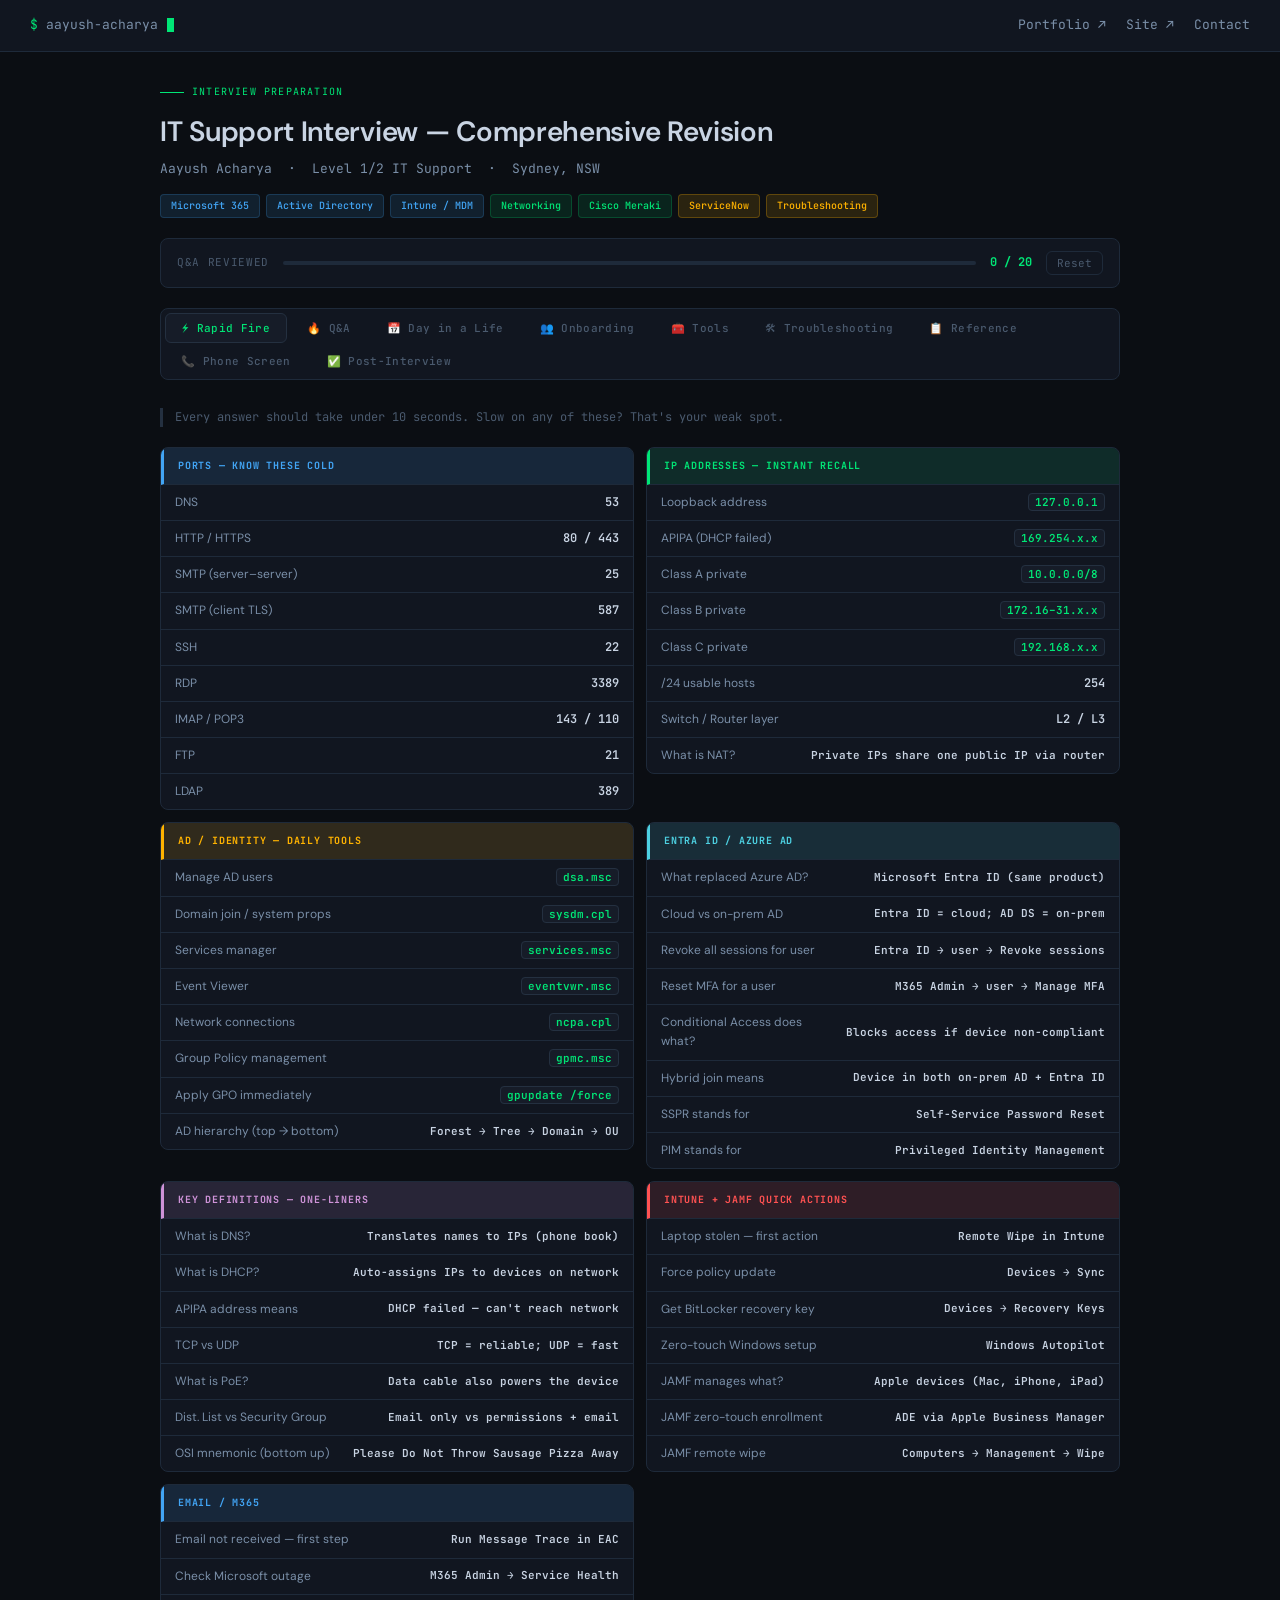
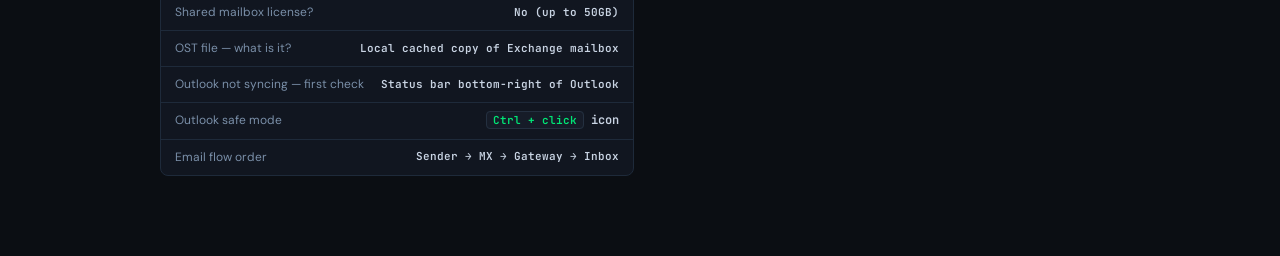
==== index.html @ a50b23c5 "Update print statement from 'Hello' to 'Goodbye'" ====
<!DOCTYPE html>
<html lang="en">
<head>
<meta charset="UTF-8">
<meta name="viewport" content="width=device-width, initial-scale=1.0">
<title>IT Support Interview — Comprehensive Revision</title>
<link rel="preconnect" href="https://fonts.googleapis.com">
<link href="https://fonts.googleapis.com/css2?family=JetBrains+Mono:wght@300;400;500;700&family=DM+Sans:wght@300;400;500;600&display=swap" rel="stylesheet">
<style>
:root {
  --bg: #0b0e13; --bg2: #111620; --bg3: #161c28;
  --border: #1e2a3a; --border2: #243040;
  --green: #00e676; --green-dim: #00b85a; --green-glow: rgba(0,230,118,0.10);
  --amber: #ffb300; --amber-dim: rgba(255,179,0,0.13); --amber-border: rgba(255,179,0,0.25);
  --blue: #42a5f5; --blue-dim: rgba(66,165,245,0.12); --blue-border: rgba(66,165,245,0.2);
  --purple: #ce93d8; --purple-dim: rgba(206,147,216,0.12); --purple-border: rgba(206,147,216,0.2);
  --teal: #4dd0e1; --teal-dim: rgba(77,208,225,0.12); --teal-border: rgba(77,208,225,0.2);
  --red: #ff5252; --red-dim: rgba(255,82,82,0.12); --red-border: rgba(255,82,82,0.2);
  --text: #c9d4e3; --text2: #7a8fa8; --text3: #4a5a6e;
  --mono: 'JetBrains Mono', monospace;
  --sans: 'DM Sans', sans-serif;
  --radius: 8px;
  --shadow: 0 2px 8px rgba(0,0,0,0.4);
}
*, *::before, *::after { box-sizing: border-box; margin: 0; padding: 0; }
html { font-size: 15px; scroll-behavior: smooth; }
body { font-family: var(--sans); background: var(--bg); color: var(--text); line-height: 1.6; min-height: 100vh; }
a { text-decoration: none; color: inherit; }

/* ── TOPBAR ── */
.topbar { background: var(--bg2); border-bottom: 1px solid var(--border); padding: 0 2rem; height: 52px; display: flex; align-items: center; justify-content: space-between; position: sticky; top: 0; z-index: 50; }
.topbar-brand { font-family: var(--mono); font-size: 13px; color: var(--text2); display: flex; align-items: center; gap: 8px; }
.topbar-brand .prompt { color: var(--green); }
.cursor { display: inline-block; width: 7px; height: 14px; background: var(--green); animation: blink 1.1s step-end infinite; vertical-align: middle; margin-left: 1px; }
@keyframes blink { 50% { opacity: 0; } }
.topbar-nav { display: flex; gap: 20px; align-items: center; }
.topbar-nav a { font-size: 13px; color: var(--text2); font-family: var(--mono); transition: color .15s; }
.topbar-nav a:hover { color: var(--green); }

/* ── PAGE LAYOUT ── */
.page { max-width: 1000px; margin: 0 auto; padding: 32px 20px 80px; }

/* ── HEADER ── */
.header { margin-bottom: 8px; }
.header-eyebrow { font-family: var(--mono); font-size: 10px; letter-spacing: .12em; text-transform: uppercase; color: var(--green); margin-bottom: 10px; display: flex; align-items: center; gap: 8px; }
.header-eyebrow::before { content: ''; display: inline-block; width: 24px; height: 1px; background: var(--green); }
.header h1 { font-size: clamp(20px, 3vw, 28px); font-weight: 600; color: var(--text); letter-spacing: -0.3px; margin-bottom: 4px; }
.header p { color: var(--text2); font-size: 13px; font-family: var(--mono); }
.badges { display: flex; gap: 6px; margin-top: 14px; flex-wrap: wrap; }
.badge { font-family: var(--mono); font-size: 10px; font-weight: 500; padding: 3px 10px; border-radius: 4px; border: 1px solid transparent; }
.badge-blue { background: var(--blue-dim); color: var(--blue); border-color: var(--blue-border); }
.badge-green { background: var(--green-glow); color: var(--green); border-color: rgba(0,230,118,.2); }
.badge-amber { background: var(--amber-dim); color: var(--amber); border-color: var(--amber-border); }

/* ── PROGRESS ── */
.progress-wrap { background: var(--bg2); border: 1px solid var(--border); border-radius: var(--radius); padding: 12px 16px; margin: 20px 0; display: flex; align-items: center; gap: 14px; }
.progress-label { font-family: var(--mono); font-size: 11px; color: var(--text3); white-space: nowrap; letter-spacing: .06em; text-transform: uppercase; }
.progress-bar-bg { flex: 1; background: var(--border); border-radius: 99px; height: 4px; }
.progress-bar-fill { height: 4px; border-radius: 99px; background: var(--green); transition: width 0.4s; box-shadow: 0 0 8px var(--green-glow); }
.progress-count { font-family: var(--mono); font-size: 12px; font-weight: 700; color: var(--green); white-space: nowrap; }
.reset-btn { font-family: var(--mono); font-size: 11px; color: var(--text3); background: none; border: 1px solid var(--border); border-radius: 6px; padding: 4px 10px; cursor: pointer; transition: all .15s; }
.reset-btn:hover { color: var(--red); border-color: var(--red-border); }

/* ── TABS ── */
.tabs { display: flex; gap: 4px; margin-bottom: 28px; background: var(--bg2); border: 1px solid var(--border); padding: 4px; border-radius: var(--radius); width: fit-content; flex-wrap: wrap; }
.tab { padding: 7px 16px; border-radius: 6px; border: none; background: transparent; cursor: pointer; font-family: var(--mono); font-size: 11px; font-weight: 500; color: var(--text3); transition: all 0.15s; letter-spacing: .03em; }
.tab.active { background: var(--bg3); color: var(--green); border: 1px solid var(--border2); }
.tab:hover:not(.active) { color: var(--text2); background: var(--bg3); }
.panel { display: none; }
.panel.active { display: block; }

/* ── SECTION LABEL ── */
.section-label-bar { font-family: var(--mono); font-size: 10px; letter-spacing: .12em; text-transform: uppercase; color: var(--text3); margin: 24px 0 12px; display: flex; align-items: center; gap: 10px; }
.section-label-bar:first-child { margin-top: 0; }
.section-label-bar::after { content: ''; flex: 1; height: 1px; background: var(--border); }

/* ── RAPID FIRE ── */
.rf-grid { display: grid; grid-template-columns: 1fr 1fr; gap: 12px; align-items: start; }
@media (max-width: 620px) { .rf-grid { grid-template-columns: 1fr; } }
.rf-card { background: var(--bg2); border: 1px solid var(--border); border-radius: var(--radius); overflow: hidden; }
.rf-header { padding: 10px 14px; font-family: var(--mono); font-size: 10px; font-weight: 700; letter-spacing: .08em; text-transform: uppercase; border-bottom: 1px solid var(--border); }
.rf-header.blue  { color: var(--blue);   border-left: 3px solid var(--blue);   background: var(--blue-dim); }
.rf-header.green { color: var(--green);  border-left: 3px solid var(--green);  background: var(--green-glow); }
.rf-header.amber { color: var(--amber);  border-left: 3px solid var(--amber);  background: var(--amber-dim); }
.rf-header.purple{ color: var(--purple); border-left: 3px solid var(--purple); background: var(--purple-dim); }
.rf-header.red   { color: var(--red);    border-left: 3px solid var(--red);    background: var(--red-dim); }
.rf-header.teal  { color: var(--teal);   border-left: 3px solid var(--teal);   background: var(--teal-dim); }
.rf-row { display: flex; justify-content: space-between; align-items: center; padding: 8px 14px; border-bottom: 1px solid var(--border); gap: 12px; }
.rf-row:last-child { border-bottom: none; }
.rf-q { color: var(--text2); font-size: 12px; flex: 1; }
.rf-a { font-family: var(--mono); font-weight: 600; font-size: 12px; text-align: right; color: var(--text); }
.rf-a code { background: var(--bg3); border: 1px solid var(--border2); border-radius: 4px; padding: 1px 6px; font-family: var(--mono); font-size: 11px; color: var(--green); }

/* ── INTERVIEW Q&A ── */
.qa-list { display: flex; flex-direction: column; gap: 8px; }
.qa-item { background: var(--bg2); border: 1px solid var(--border); border-radius: var(--radius); overflow: hidden; transition: border-color 0.2s; }
.qa-item.reviewed { border-color: var(--green-dim); }
.qa-item.reviewed::before { content: ''; display: block; height: 2px; background: var(--green); }
.qa-q { padding: 14px 16px; cursor: pointer; display: flex; justify-content: space-between; align-items: flex-start; gap: 12px; }
.qa-q:hover { background: var(--bg3); }
.qa-label { font-size: 10px; font-weight: 700; letter-spacing: .06em; text-transform: uppercase; margin-bottom: 4px; }
.qa-text { font-size: 14px; font-weight: 500; color: var(--text); }
.qa-arrow { font-family: var(--mono); font-size: 16px; color: var(--text3); transition: transform 0.2s; flex-shrink: 0; margin-top: 2px; }
.qa-item.open .qa-arrow { transform: rotate(90deg); color: var(--green); }
.qa-body { display: none; padding: 0 16px 16px; border-top: 1px solid var(--border); }
.qa-item.open .qa-body { display: block; }
.qa-answer { background: var(--blue-dim); border-left: 3px solid var(--blue); padding: 12px 14px; border-radius: 0 6px 6px 0; margin: 12px 0 8px; font-size: 13px; line-height: 1.7; color: var(--text); }
.qa-answer.amber { background: var(--amber-dim); border-left-color: var(--amber); }
.qa-answer.green { background: var(--green-glow); border-left-color: var(--green); }
.qa-body p { margin-top: 8px; font-size: 13px; color: var(--text2); line-height: 1.6; }
.qa-body strong { color: var(--text); font-weight: 600; }
.qa-body ul { margin: 8px 0 0 16px; font-size: 13px; color: var(--text2); }
.qa-body ul li { margin-bottom: 4px; }

/* tags */
.tag { display: inline-block; font-family: var(--mono); font-size: 10px; font-weight: 600; padding: 2px 8px; border-radius: 4px; border: 1px solid transparent; }
.tag-common { background: var(--red-dim);    color: var(--red);    border-color: var(--red-border); }
.tag-tech   { background: var(--blue-dim);   color: var(--blue);   border-color: var(--blue-border); }
.tag-behav  { background: var(--amber-dim);  color: var(--amber);  border-color: var(--amber-border); }
.tag-trap   { background: var(--purple-dim); color: var(--purple); border-color: var(--purple-border); }

.mark-btn { margin-top: 12px; font-family: var(--mono); font-size: 11px; padding: 5px 12px; border-radius: 6px; border: 1px solid var(--border); background: var(--bg3); cursor: pointer; color: var(--text3); transition: all .15s; }
.mark-btn:hover { border-color: var(--green-dim); color: var(--green); }
.qa-item.reviewed .mark-btn { background: var(--green-glow); border-color: var(--green-dim); color: var(--green); }

.short-tip { background: var(--amber-dim); border-left: 3px solid var(--amber); padding: 8px 12px; border-radius: 0 6px 6px 0; margin-top: 8px; font-size: 12px; color: var(--amber); }

/* ── TROUBLESHOOTING ── */
.ts-grid { display: grid; grid-template-columns: 1fr 1fr; gap: 12px; align-items: start; }
@media (max-width: 640px) { .ts-grid { grid-template-columns: 1fr; } }
.ts-card { background: var(--bg2); border: 1px solid var(--border); border-radius: var(--radius); overflow: hidden; }
.ts-title { padding: 12px 14px; font-weight: 500; font-size: 13px; color: var(--text); border-bottom: 1px solid transparent; cursor: pointer; display: flex; justify-content: space-between; align-items: center; transition: background .15s; }
.ts-title:hover { background: var(--bg3); }
.ts-card.open .ts-title { border-bottom-color: var(--border); color: var(--green); }
.ts-body { display: none; padding: 12px 14px; }
.ts-card.open .ts-body { display: block; }
.ts-card.open .ts-arrow { transform: rotate(90deg); color: var(--green); }
.ts-arrow { font-family: var(--mono); transition: transform 0.2s; color: var(--text3); }
.step { display: flex; gap: 10px; margin-bottom: 8px; align-items: flex-start; }
.step-num { background: var(--blue-dim); color: var(--blue); border: 1px solid var(--blue-border); border-radius: 50%; width: 20px; height: 20px; display: flex; align-items: center; justify-content: center; font-family: var(--mono); font-size: 10px; font-weight: 700; flex-shrink: 0; margin-top: 1px; }
.step-text { font-size: 13px; line-height: 1.6; color: var(--text2); }
.step-text strong { color: var(--text); }
.step-text code { background: var(--bg3); border: 1px solid var(--border2); border-radius: 4px; padding: 0 5px; font-family: var(--mono); font-size: 11px; color: var(--green); }
.tip  { background: var(--green-glow); border-left: 3px solid var(--green); padding: 8px 12px; border-radius: 0 6px 6px 0; margin-top: 10px; font-size: 12px; color: var(--green); }
.warn { background: var(--amber-dim); border-left: 3px solid var(--amber); padding: 8px 12px; border-radius: 0 6px 6px 0; margin-top: 10px; font-size: 12px; color: var(--amber); }

/* ── REFERENCE TABLES ── */
.ref-section { margin-bottom: 24px; }
.ref-title { font-family: var(--mono); font-size: 10px; font-weight: 700; letter-spacing: .1em; text-transform: uppercase; color: var(--text3); margin-bottom: 10px; }
.ref-table { width: 100%; border-collapse: collapse; background: var(--bg2); border-radius: var(--radius); overflow: hidden; border: 1px solid var(--border); }
.ref-table th { background: var(--bg3); padding: 9px 12px; text-align: left; font-family: var(--mono); font-size: 10px; font-weight: 700; letter-spacing: .06em; text-transform: uppercase; color: var(--text3); border-bottom: 1px solid var(--border); }
.ref-table td { padding: 8px 12px; font-size: 13px; border-bottom: 1px solid var(--border); color: var(--text2); }
.ref-table tr:last-child td { border-bottom: none; }
.ref-table tr:hover td { background: var(--bg3); }
.ref-table td:first-child { font-family: var(--mono); font-size: 11px; color: var(--green); }
.cmd-table   td:first-child { color: var(--purple); }
.port-table  td:first-child { font-weight: 700; color: var(--amber); }
.sla-table   td:first-child { font-family: var(--sans); font-size: 13px; }
.plain-table td:first-child { font-family: var(--sans); color: var(--text); font-size: 13px; }
.p1 { color: var(--red) !important;    font-weight: 700; }
.p2 { color: var(--amber) !important;  font-weight: 600; }
.p3 { color: var(--blue) !important;   font-weight: 600; }
.p4 { color: var(--green) !important; }

/* ── TIMELINE ── */
.timeline { position: relative; padding: 4px 0; }
.timeline-event { display: flex; gap: 16px; margin-bottom: 14px; align-items: flex-start; }
.timeline-left { display: flex; flex-direction: column; align-items: flex-end; min-width: 80px; padding-top: 12px; }
.timeline-time { font-family: var(--mono); font-weight: 700; color: var(--green); font-size: 11px; white-space: nowrap; }
.timeline-content { background: var(--bg2); border: 1px solid var(--border); border-left: 3px solid var(--green-dim); border-radius: 0 var(--radius) var(--radius) 0; padding: 12px 14px; flex: 1; transition: border-left-color .2s; }
.timeline-content:hover { border-left-color: var(--green); }
.timeline-content strong { font-size: 13px; font-weight: 600; color: var(--text); display: block; margin-bottom: 4px; }
.timeline-content p { font-size: 13px; color: var(--text2); line-height: 1.6; }

/* ── ONBOARDING / OFFBOARDING ── */
.ob-section-title { font-family: var(--mono); font-size: 11px; font-weight: 700; letter-spacing: .08em; text-transform: uppercase; color: var(--text); margin: 24px 0 12px; display: flex; align-items: center; gap: 8px; }
.ob-section-title:first-child { margin-top: 0; }
.checklist-wrap { background: var(--bg2); border: 1px solid var(--border); border-radius: var(--radius); overflow: hidden; }
.checklist-phase { border-bottom: 1px solid var(--border); }
.checklist-phase:last-child { border-bottom: none; }
.checklist-phase-title { padding: 10px 14px; background: var(--bg3); font-family: var(--mono); font-weight: 600; font-size: 11px; color: var(--text2); border-bottom: 1px solid var(--border); letter-spacing: .04em; }
.checklist-items { padding: 12px 14px; }
.checklist-item { display: flex; gap: 10px; margin-bottom: 8px; font-size: 13px; align-items: flex-start; }
.checklist-item:last-child { margin-bottom: 0; }
.check-icon { color: var(--green); font-weight: 700; flex-shrink: 0; line-height: 1.6; font-family: var(--mono); }
.check-text { color: var(--text2); line-height: 1.6; }
.check-text strong { color: var(--text); }

/* ── TOOLS ── */
.tool-section-title { font-family: var(--mono); font-size: 10px; font-weight: 700; text-transform: uppercase; letter-spacing: .1em; color: var(--text3); margin: 28px 0 12px; display: flex; align-items: center; gap: 10px; }
.tool-section-title::after { content: ''; flex: 1; height: 1px; background: var(--border); }
.tool-section-title:first-child { margin-top: 0; }
.tool-grid { display: grid; grid-template-columns: 1fr 1fr; gap: 12px; align-items: start; }
@media (max-width: 640px) { .tool-grid { grid-template-columns: 1fr; } }
.tool-card { background: var(--bg2); border: 1px solid var(--border); border-radius: var(--radius); padding: 16px; transition: border-color .2s, transform .15s; }
.tool-card:hover { border-color: var(--border2); transform: translateY(-1px); }
.tool-category { font-family: var(--mono); font-size: 9px; font-weight: 700; letter-spacing: .1em; text-transform: uppercase; color: var(--text3); margin-bottom: 4px; }
.tool-name { font-weight: 600; font-size: 14px; color: var(--text); margin-bottom: 6px; }
.tool-desc { font-size: 12px; color: var(--text2); margin-bottom: 10px; line-height: 1.55; border-bottom: 1px solid var(--border); padding-bottom: 10px; }
.tool-uses { font-size: 12px; }
.tool-uses strong { color: var(--green); font-family: var(--mono); font-size: 10px; font-weight: 700; letter-spacing: .06em; text-transform: uppercase; display: block; margin-bottom: 6px; }
.tool-uses ul { margin-left: 16px; }
.tool-uses ul li { color: var(--text2); margin-bottom: 4px; line-height: 1.5; }
.tool-uses ul li code { font-family: var(--mono); font-size: 10px; color: var(--green); background: var(--bg3); border: 1px solid var(--border2); border-radius: 3px; padding: 0 4px; }

/* ── INTRO TEXT ── */
.panel-intro { color: var(--text3); font-size: 12px; font-family: var(--mono); margin-bottom: 20px; line-height: 1.6; border-left: 3px solid var(--border2); padding-left: 12px; }

/* ── SCROLLBAR ── */
::-webkit-scrollbar { width: 6px; }
::-webkit-scrollbar-track { background: var(--bg); }
::-webkit-scrollbar-thumb { background: var(--border2); border-radius: 3px; }

/* ── RESPONSIVE ── */
@media (max-width: 600px) {
  .topbar { padding: 0 1rem; }
  .topbar-nav { gap: 12px; }
  .page { padding: 20px 14px 60px; }
  .tabs { gap: 2px; }
  .tab { padding: 6px 10px; font-size: 10px; }
}
</style>
</head>
<body>

<!-- TOPBAR -->
<header class="topbar">
  <div class="topbar-brand">
    <span class="prompt">$</span>
    <span>aayush-acharya</span>
    <span class="cursor"></span>
  </div>
  <nav class="topbar-nav">
    <a href="https://hi-its-aayush.github.io/IT-Projects-Portfolio/" target="_blank">Portfolio ↗</a>
    <a href="https://aayushacharya.com.au" target="_blank">Site ↗</a>
    <a href="mailto:aayush@aayush.com.au">Contact</a>
  </nav>
</header>

<div class="page">

<!-- HEADER -->
<div class="header">
  <div class="header-eyebrow">Interview Preparation</div>
  <h1>IT Support Interview — Comprehensive Revision</h1>
  <p>Aayush Acharya &nbsp;·&nbsp; Level 1/2 IT Support &nbsp;·&nbsp; Sydney, NSW</p>
  <div class="badges">
    <span class="badge badge-blue">Microsoft 365</span>
    <span class="badge badge-blue">Active Directory</span>
    <span class="badge badge-blue">Intune / MDM</span>
    <span class="badge badge-green">Networking</span>
    <span class="badge badge-green">Cisco Meraki</span>
    <span class="badge badge-amber">ServiceNow</span>
    <span class="badge badge-amber">Troubleshooting</span>
  </div>
</div>

<!-- PROGRESS -->
<div class="progress-wrap">
  <span class="progress-label">Q&amp;A reviewed</span>
  <div class="progress-bar-bg"><div class="progress-bar-fill" id="prog-fill" style="width:0%"></div></div>
  <span class="progress-count" id="prog-count">0 / 20</span>
  <button class="reset-btn" onclick="resetProgress()">Reset</button>
</div>

<!-- TABS -->
<div class="tabs">
  <button class="tab active" onclick="switchTab('rapid', this)">⚡ Rapid Fire</button>
  <button class="tab" onclick="switchTab('qa', this)">🔥 Q&amp;A</button>
  <button class="tab" onclick="switchTab('day', this)">📅 Day in a Life</button>
  <button class="tab" onclick="switchTab('onboard', this)">👥 Onboarding</button>
  <button class="tab" onclick="switchTab('tools', this)">🧰 Tools</button>
  <button class="tab" onclick="switchTab('ts', this)">🛠 Troubleshooting</button>
  <button class="tab" onclick="switchTab('ref', this)">📋 Reference</button>
  <button class="tab" onclick="switchTab('phone', this)">📞 Phone Screen</button>
  <button class="tab" onclick="switchTab('post', this)">✅ Post-Interview</button>
</div>

<!-- ══════════════════════════════════════
     PANEL: RAPID FIRE
══════════════════════════════════════ -->
<div id="panel-rapid" class="panel active">
  <p class="panel-intro">Every answer should take under 10 seconds. Slow on any of these? That's your weak spot.</p>
  <div class="rf-grid">

    <div class="rf-card">
      <div class="rf-header blue">Ports — Know These Cold</div>
      <div class="rf-row"><span class="rf-q">DNS</span><span class="rf-a">53</span></div>
      <div class="rf-row"><span class="rf-q">HTTP / HTTPS</span><span class="rf-a">80 / 443</span></div>
      <div class="rf-row"><span class="rf-q">SMTP (server–server)</span><span class="rf-a">25</span></div>
      <div class="rf-row"><span class="rf-q">SMTP (client TLS)</span><span class="rf-a">587</span></div>
      <div class="rf-row"><span class="rf-q">SSH</span><span class="rf-a">22</span></div>
      <div class="rf-row"><span class="rf-q">RDP</span><span class="rf-a">3389</span></div>
      <div class="rf-row"><span class="rf-q">IMAP / POP3</span><span class="rf-a">143 / 110</span></div>
      <div class="rf-row"><span class="rf-q">FTP</span><span class="rf-a">21</span></div>
      <div class="rf-row"><span class="rf-q">LDAP</span><span class="rf-a">389</span></div>
    </div>

    <div class="rf-card">
      <div class="rf-header green">IP Addresses — Instant Recall</div>
      <div class="rf-row"><span class="rf-q">Loopback address</span><span class="rf-a"><code>127.0.0.1</code></span></div>
      <div class="rf-row"><span class="rf-q">APIPA (DHCP failed)</span><span class="rf-a"><code>169.254.x.x</code></span></div>
      <div class="rf-row"><span class="rf-q">Class A private</span><span class="rf-a"><code>10.0.0.0/8</code></span></div>
      <div class="rf-row"><span class="rf-q">Class B private</span><span class="rf-a"><code>172.16–31.x.x</code></span></div>
      <div class="rf-row"><span class="rf-q">Class C private</span><span class="rf-a"><code>192.168.x.x</code></span></div>
      <div class="rf-row"><span class="rf-q">/24 usable hosts</span><span class="rf-a">254</span></div>
      <div class="rf-row"><span class="rf-q">Switch / Router layer</span><span class="rf-a">L2 / L3</span></div>
      <div class="rf-row"><span class="rf-q">What is NAT?</span><span class="rf-a" style="white-space:normal;text-align:right;font-size:11px;">Private IPs share one public IP via router</span></div>
    </div>

    <div class="rf-card">
      <div class="rf-header amber">AD / Identity — Daily Tools</div>
      <div class="rf-row"><span class="rf-q">Manage AD users</span><span class="rf-a"><code>dsa.msc</code></span></div>
      <div class="rf-row"><span class="rf-q">Domain join / system props</span><span class="rf-a"><code>sysdm.cpl</code></span></div>
      <div class="rf-row"><span class="rf-q">Services manager</span><span class="rf-a"><code>services.msc</code></span></div>
      <div class="rf-row"><span class="rf-q">Event Viewer</span><span class="rf-a"><code>eventvwr.msc</code></span></div>
      <div class="rf-row"><span class="rf-q">Network connections</span><span class="rf-a"><code>ncpa.cpl</code></span></div>
      <div class="rf-row"><span class="rf-q">Group Policy management</span><span class="rf-a"><code>gpmc.msc</code></span></div>
      <div class="rf-row"><span class="rf-q">Apply GPO immediately</span><span class="rf-a"><code>gpupdate /force</code></span></div>
      <div class="rf-row"><span class="rf-q">AD hierarchy (top → bottom)</span><span class="rf-a" style="white-space:normal;text-align:right;font-size:11px;">Forest → Tree → Domain → OU</span></div>
    </div>

    <div class="rf-card">
      <div class="rf-header teal">Entra ID / Azure AD</div>
      <div class="rf-row"><span class="rf-q">What replaced Azure AD?</span><span class="rf-a" style="white-space:normal;text-align:right;font-size:11px;">Microsoft Entra ID (same product)</span></div>
      <div class="rf-row"><span class="rf-q">Cloud vs on-prem AD</span><span class="rf-a" style="white-space:normal;text-align:right;font-size:11px;">Entra ID = cloud; AD DS = on-prem</span></div>
      <div class="rf-row"><span class="rf-q">Revoke all sessions for user</span><span class="rf-a" style="white-space:normal;text-align:right;font-size:11px;">Entra ID → user → Revoke sessions</span></div>
      <div class="rf-row"><span class="rf-q">Reset MFA for a user</span><span class="rf-a" style="white-space:normal;text-align:right;font-size:11px;">M365 Admin → user → Manage MFA</span></div>
      <div class="rf-row"><span class="rf-q">Conditional Access does what?</span><span class="rf-a" style="white-space:normal;text-align:right;font-size:11px;">Blocks access if device non-compliant</span></div>
      <div class="rf-row"><span class="rf-q">Hybrid join means</span><span class="rf-a" style="white-space:normal;text-align:right;font-size:11px;">Device in both on-prem AD + Entra ID</span></div>
      <div class="rf-row"><span class="rf-q">SSPR stands for</span><span class="rf-a" style="white-space:normal;text-align:right;font-size:11px;">Self-Service Password Reset</span></div>
      <div class="rf-row"><span class="rf-q">PIM stands for</span><span class="rf-a" style="white-space:normal;text-align:right;font-size:11px;">Privileged Identity Management</span></div>
    </div>

    <div class="rf-card">
      <div class="rf-header purple">Key Definitions — One-Liners</div>
      <div class="rf-row"><span class="rf-q">What is DNS?</span><span class="rf-a" style="white-space:normal;text-align:right;font-size:11px;">Translates names to IPs (phone book)</span></div>
      <div class="rf-row"><span class="rf-q">What is DHCP?</span><span class="rf-a" style="white-space:normal;text-align:right;font-size:11px;">Auto-assigns IPs to devices on network</span></div>
      <div class="rf-row"><span class="rf-q">APIPA address means</span><span class="rf-a" style="white-space:normal;text-align:right;font-size:11px;">DHCP failed — can't reach network</span></div>
      <div class="rf-row"><span class="rf-q">TCP vs UDP</span><span class="rf-a" style="white-space:normal;text-align:right;font-size:11px;">TCP = reliable; UDP = fast</span></div>
      <div class="rf-row"><span class="rf-q">What is PoE?</span><span class="rf-a" style="white-space:normal;text-align:right;font-size:11px;">Data cable also powers the device</span></div>
      <div class="rf-row"><span class="rf-q">Dist. List vs Security Group</span><span class="rf-a" style="white-space:normal;text-align:right;font-size:11px;">Email only vs permissions + email</span></div>
      <div class="rf-row"><span class="rf-q">OSI mnemonic (bottom up)</span><span class="rf-a" style="white-space:normal;text-align:right;font-size:11px;">Please Do Not Throw Sausage Pizza Away</span></div>
    </div>

    <div class="rf-card">
      <div class="rf-header red">Intune + JAMF Quick Actions</div>
      <div class="rf-row"><span class="rf-q">Laptop stolen — first action</span><span class="rf-a" style="white-space:normal;text-align:right;font-size:11px;">Remote Wipe in Intune</span></div>
      <div class="rf-row"><span class="rf-q">Force policy update</span><span class="rf-a" style="white-space:normal;text-align:right;font-size:11px;">Devices → Sync</span></div>
      <div class="rf-row"><span class="rf-q">Get BitLocker recovery key</span><span class="rf-a" style="white-space:normal;text-align:right;font-size:11px;">Devices → Recovery Keys</span></div>
      <div class="rf-row"><span class="rf-q">Zero-touch Windows setup</span><span class="rf-a" style="white-space:normal;text-align:right;font-size:11px;">Windows Autopilot</span></div>
      <div class="rf-row"><span class="rf-q">JAMF manages what?</span><span class="rf-a" style="white-space:normal;text-align:right;font-size:11px;">Apple devices (Mac, iPhone, iPad)</span></div>
      <div class="rf-row"><span class="rf-q">JAMF zero-touch enrollment</span><span class="rf-a" style="white-space:normal;text-align:right;font-size:11px;">ADE via Apple Business Manager</span></div>
      <div class="rf-row"><span class="rf-q">JAMF remote wipe</span><span class="rf-a" style="white-space:normal;text-align:right;font-size:11px;">Computers → Management → Wipe</span></div>
    </div>

    <div class="rf-card">
      <div class="rf-header blue">Email / M365</div>
      <div class="rf-row"><span class="rf-q">Email not received — first step</span><span class="rf-a" style="white-space:normal;text-align:right;font-size:11px;">Run Message Trace in EAC</span></div>
      <div class="rf-row"><span class="rf-q">Check Microsoft outage</span><span class="rf-a" style="white-space:normal;text-align:right;font-size:11px;">M365 Admin → Service Health</span></div>
      <div class="rf-row"><span class="rf-q">Shared mailbox license?</span><span class="rf-a" style="white-space:normal;text-align:right;font-size:11px;">No (up to 50GB)</span></div>
      <div class="rf-row"><span class="rf-q">OST file — what is it?</span><span class="rf-a" style="white-space:normal;text-align:right;font-size:11px;">Local cached copy of Exchange mailbox</span></div>
      <div class="rf-row"><span class="rf-q">Outlook not syncing — first check</span><span class="rf-a" style="white-space:normal;text-align:right;font-size:11px;">Status bar bottom-right of Outlook</span></div>
      <div class="rf-row"><span class="rf-q">Outlook safe mode</span><span class="rf-a"><code>Ctrl + click</code> icon</span></div>
      <div class="rf-row"><span class="rf-q">Email flow order</span><span class="rf-a" style="white-space:normal;text-align:right;font-size:11px;">Sender → MX → Gateway → Inbox</span></div>
    </div>

  </div>
</div>

<!-- ══════════════════════════════════════
     PANEL: INTERVIEW Q&A
══════════════════════════════════════ -->
<div id="panel-qa" class="panel">
  <p class="panel-intro">Say each answer out loud. Aim for 30–45 seconds. Mark reviewed when you're confident. Progress saves in your browser.</p>
  <div class="qa-list">

    <div class="section-label-bar">Always Asked First</div>

    <div class="qa-item open" id="qa-0">
      <div class="qa-q" onclick="toggleQA(this)">
        <div><div class="qa-label"><span class="tag tag-common">Most Asked</span></div><div class="qa-text">Tell me about yourself.</div></div>
        <div class="qa-arrow">›</div>
      </div>
      <div class="qa-body">
        <div class="qa-answer">"I'm an IT support professional with 2+ years of enterprise experience — currently at PwC supporting partners and executives in a Big 4 environment. Before that I ran IT support solo across a 200+ user, 9-site hospitality group with a 95% first-contact resolution rate. My strengths are Microsoft 365, Entra ID, Intune, and network troubleshooting, backed by active home lab work in Zero Trust and hybrid cloud. I'm looking to take that into a dedicated IT support role with room to grow toward cloud and sysadmin."</div>
        <div class="short-tip">Under 45 seconds. Lead with current role, hit the big metric, end with where you're heading.</div>
        <button class="mark-btn" onclick="markReviewed('qa-0', this)">Mark as reviewed</button>
      </div>
    </div>

    <div class="qa-item" id="qa-1">
      <div class="qa-q" onclick="toggleQA(this)">
        <div><div class="qa-label"><span class="tag tag-common">Most Asked</span></div><div class="qa-text">Why are you leaving your current role?</div></div>
        <div class="qa-arrow">›</div>
      </div>
      <div class="qa-body">
        <div class="qa-answer">"PwC has been a great environment — supporting executives in a Big 4 setting is genuinely challenging. I'm looking to move into a role with more exposure to the full IT support stack. My current role is heavily AV-focused, which means I'm not getting the breadth of tickets, systems admin work, and cloud exposure I want at this stage of my career."</div>
        <div class="short-tip">Never badmouth the employer. Frame it as running toward something, not escaping. This answer is honest and sounds mature.</div>
        <button class="mark-btn" onclick="markReviewed('qa-1', this)">Mark as reviewed</button>
      </div>
    </div>

    <div class="section-label-bar">Behavioural — Have Two STAR Stories Ready</div>

    <div class="qa-item" id="qa-2">
      <div class="qa-q" onclick="toggleQA(this)">
        <div><div class="qa-label"><span class="tag tag-common">Most Asked</span></div><div class="qa-text">How do you prioritise tickets when you have multiple open?</div></div>
        <div class="qa-arrow">›</div>
      </div>
      <div class="qa-body">
        <div class="qa-answer">"Business impact first. Whole office down = P1, escalate immediately. Single user fully blocked = P2, I jump on it. Minor issues get queued. I follow the SLA matrix, update users proactively, and never let a ticket go silent. Nobody should have to chase me."</div>
        <button class="mark-btn" onclick="markReviewed('qa-2', this)">Mark as reviewed</button>
      </div>
    </div>

    <div class="qa-item" id="qa-3">
      <div class="qa-q" onclick="toggleQA(this)">
        <div><div class="qa-label"><span class="tag tag-behav">STAR Story 1</span></div><div class="qa-text">Describe a difficult or high-pressure situation you handled.</div></div>
        <div class="qa-arrow">›</div>
      </div>
      <div class="qa-body">
        <div class="qa-answer">"At Platinum Hospitality, a network outage hit the POS systems during peak dinner service — revenue directly impacted across multiple sites. I immediately notified venue managers so they weren't in the dark, put them on 15-minute update cycles, and traced the fault to a failed switch. I pushed a remote config fix and had all sites restored within 40 minutes. The key was communication — stakeholders stayed calm because they knew it was being worked on."</div>
        <div class="short-tip">This is STAR story 1. If asked a second behavioural question, don't repeat this scenario — use STAR story 2 below.</div>
        <button class="mark-btn" onclick="markReviewed('qa-3', this)">Mark as reviewed</button>
      </div>
    </div>

    <div class="qa-item" id="qa-4">
      <div class="qa-q" onclick="toggleQA(this)">
        <div><div class="qa-label"><span class="tag tag-behav">STAR Story 2</span></div><div class="qa-text">Tell me about a time you had to learn something quickly.</div></div>
        <div class="qa-arrow">›</div>
      </div>
      <div class="qa-body">
        <div class="qa-answer">"When I moved into the IT Support Officer role at Platinum Hospitality, I had no prior Intune experience but the company needed an MDM rollout across 9 sites within weeks. I worked through Microsoft Learn and documentation, tested in a trial tenant, and within three weeks had Autopilot profiles configured and was deploying zero-touch devices. By the end of the rollout all sites were on compliant, managed endpoints. I can close skill gaps fast when the business needs it."</div>
        <div class="short-tip">This answer also sells your self-teaching instinct, which is one of your strongest differentiators at this experience level.</div>
        <button class="mark-btn" onclick="markReviewed('qa-4', this)">Mark as reviewed</button>
      </div>
    </div>

    <div class="qa-item" id="qa-5">
      <div class="qa-q" onclick="toggleQA(this)">
        <div><div class="qa-label"><span class="tag tag-behav">Behavioural</span></div><div class="qa-text">How do you handle a VIP or an angry user?</div></div>
        <div class="qa-arrow">›</div>
      </div>
      <div class="qa-body">
        <div class="qa-answer">"I stay professional — the frustration is about their work being blocked, not about me. I acknowledge it: 'I understand this is urgent, let me get onto it right now.' I give a clear timeframe, stay focused on the fix, and update them when it's resolved. At PwC I support senior partners regularly — speed and clear communication matter far more than technical jargon."</div>
        <button class="mark-btn" onclick="markReviewed('qa-5', this)">Mark as reviewed</button>
      </div>
    </div>

    <div class="qa-item" id="qa-6">
      <div class="qa-q" onclick="toggleQA(this)">
        <div><div class="qa-label"><span class="tag tag-common">Most Asked</span></div><div class="qa-text">What do you do when you can't solve a problem?</div></div>
        <div class="qa-arrow">›</div>
      </div>
      <div class="qa-body">
        <div class="qa-answer">"I check the internal Knowledge Base first — chances are someone solved it before. If not, Microsoft docs or the specific error code. Still stuck, I ask a senior colleague. If we're approaching an SLA breach, I escalate — always with a full log: what I tried, error messages, what I ruled out. I never escalate blind and make someone else start from scratch."</div>
        <button class="mark-btn" onclick="markReviewed('qa-6', this)">Mark as reviewed</button>
      </div>
    </div>

    <div class="section-label-bar">Technical</div>

    <div class="qa-item" id="qa-7">
      <div class="qa-q" onclick="toggleQA(this)">
        <div><div class="qa-label"><span class="tag tag-tech">Technical</span></div><div class="qa-text">What is Active Directory and what do you use it for day-to-day?</div></div>
        <div class="qa-arrow">›</div>
      </div>
      <div class="qa-body">
        <div class="qa-answer">"Active Directory is Microsoft's centralised directory service — manages users, computers, and security policies across a network. Everything authenticates through the Domain Controller. Day-to-day I use dsa.msc to create accounts, reset passwords, unlock accounts, manage group memberships, and handle onboarding and offboarding. It's the most-touched tool in L1/L2 support."</div>
        <p>Key structure: <strong>Forest → Tree → Domain → OU</strong></p>
        <button class="mark-btn" onclick="markReviewed('qa-7', this)">Mark as reviewed</button>
      </div>
    </div>

    <div class="qa-item" id="qa-8">
      <div class="qa-q" onclick="toggleQA(this)">
        <div><div class="qa-label"><span class="tag tag-tech">Technical</span></div><div class="qa-text">Walk me through troubleshooting slow internet for a user.</div></div>
        <div class="qa-arrow">›</div>
      </div>
      <div class="qa-body">
        <div class="qa-answer">"First: is it just them or everyone on the floor? That tells me device vs network. I run ping 8.8.8.8 -t to check packet loss, then ping google.com — if 8.8.8.8 works but google.com fails, it's DNS. I run ipconfig /release, /renew, /flushdns. Check the IP isn't a 169.254 APIPA address. If WiFi, I check Meraki for the AP status. Whole office affected — ISP call and escalate to the network team."</div>
        <button class="mark-btn" onclick="markReviewed('qa-8', this)">Mark as reviewed</button>
      </div>
    </div>

    <div class="qa-item" id="qa-9">
      <div class="qa-q" onclick="toggleQA(this)">
        <div><div class="qa-label"><span class="tag tag-tech">Technical</span></div><div class="qa-text">What do you do in Microsoft Intune day-to-day?</div></div>
        <div class="qa-arrow">›</div>
      </div>
      <div class="qa-body">
        <div class="qa-answer">"I use Intune for device fleet management. When a new staff member starts I enroll their device and configure Windows Autopilot for zero-touch setup. I push required apps remotely — set as Required so they install without user action. If a device is reported stolen, I immediately do a remote wipe from the portal. I use Conditional Access to ensure only compliant, enrolled devices can reach company resources."</div>
        <button class="mark-btn" onclick="markReviewed('qa-9', this)">Mark as reviewed</button>
      </div>
    </div>

    <div class="qa-item" id="qa-10">
      <div class="qa-q" onclick="toggleQA(this)">
        <div><div class="qa-label"><span class="tag tag-tech">Technical</span></div><div class="qa-text">Distribution List vs Security Group — what's the difference?</div></div>
        <div class="qa-arrow">›</div>
      </div>
      <div class="qa-body">
        <div class="qa-answer">"A Distribution List is email-only — one email fans out to all members but it can't control access to anything. A Security Group controls permissions — shared drives, SharePoint sites, applications. Security groups can also be mail-enabled so you get both. I create and manage both in M365 Admin Centre."</div>
        <button class="mark-btn" onclick="markReviewed('qa-10', this)">Mark as reviewed</button>
      </div>
    </div>

    <div class="qa-item" id="qa-11">
      <div class="qa-q" onclick="toggleQA(this)">
        <div><div class="qa-label"><span class="tag tag-tech">Technical</span></div><div class="qa-text">What is Group Policy and how have you used it?</div></div>
        <div class="qa-arrow">›</div>
      </div>
      <div class="qa-body">
        <div class="qa-answer">"Group Policy lets admins push configuration settings to all users and computers in a domain from one place — no manual per-machine work. I create GPOs and link them to OUs. I've used it for password complexity enforcement, mapping network drives, pushing security configs, and setting desktop wallpapers. When I need changes to apply immediately I run gpupdate /force on the client."</div>
        <button class="mark-btn" onclick="markReviewed('qa-11', this)">Mark as reviewed</button>
      </div>
    </div>

    <div class="section-label-bar">The Tricky Ones — Prepare These Carefully</div>

    <div class="qa-item" id="qa-12">
      <div class="qa-q" onclick="toggleQA(this)">
        <div><div class="qa-label"><span class="tag tag-trap">Trap Question</span></div><div class="qa-text">What salary are you looking for?</div></div>
        <div class="qa-arrow">›</div>
      </div>
      <div class="qa-body">
        <div class="qa-answer">"Based on my enterprise experience across Microsoft 365, Intune, and multi-site support at PwC and Platinum Hospitality, I'm targeting $70,000–$80,000 base. That said, I'm open to discussion — if the role has genuine growth toward cloud or sysadmin, I'm flexible on the exact number."</div>
        <div class="short-tip">Always give a range, never a single number. Anchor slightly above your real minimum. The second sentence signals you won't walk over money alone. Research the market rate for the specific role before the interview and adjust accordingly.</div>
        <button class="mark-btn" onclick="markReviewed('qa-12', this)">Mark as reviewed</button>
      </div>
    </div>

    <div class="qa-item" id="qa-13">
      <div class="qa-q" onclick="toggleQA(this)">
        <div><div class="qa-label"><span class="tag tag-common">Most Asked</span></div><div class="qa-text">Why should we hire you?</div></div>
        <div class="qa-arrow">›</div>
      </div>
      <div class="qa-body">
        <div class="qa-answer">"I've proven I can handle a high-volume, multi-site environment solo with strong resolution rates. I don't just fix tickets — I document fixes, build knowledge base articles, and leave things better than I found them. I understand IT support isn't just about computers, it's about keeping people working. And I'm actively building toward cloud and security specialisation, so I'm an investment that compounds."</div>
        <button class="mark-btn" onclick="markReviewed('qa-13', this)">Mark as reviewed</button>
      </div>
    </div>

    <div class="qa-item" id="qa-14">
      <div class="qa-q" onclick="toggleQA(this)">
        <div><div class="qa-label"><span class="tag tag-trap">Always Happens</span></div><div class="qa-text">Do you have any questions for us?</div></div>
        <div class="qa-arrow">›</div>
      </div>
      <div class="qa-body">
        <div class="qa-answer green">Never say "No, I think you've covered everything." Pick 2–3 from this list:</div>
        <ul style="margin-top:10px;">
          <li>"What does a typical first week look like for someone in this role?"</li>
          <li>"What tools and ticketing systems does the team use day-to-day?"</li>
          <li>"What does the progression path look like — is there a route from L1/L2 toward sysadmin or cloud?"</li>
          <li>"What's the biggest challenge the IT team is working through right now?"</li>
          <li>"How is performance measured — ticket volume, SLAs, or something else?"</li>
        </ul>
        <div class="short-tip">The progression question is the most important one for you. It signals ambition and helps you figure out if the role is actually worth taking.</div>
        <button class="mark-btn" onclick="markReviewed('qa-14', this)">Mark as reviewed</button>
      </div>
    </div>

    <div class="section-label-bar">Situational — "What Would You Do If..."</div>

    <div class="qa-item" id="qa-15">
      <div class="qa-q" onclick="toggleQA(this)">
        <div><div class="qa-label"><span class="tag tag-tech">Situational</span></div><div class="qa-text">A user calls frustrated — they say nothing works. You can't replicate the issue. What do you do?</div></div>
        <div class="qa-arrow">›</div>
      </div>
      <div class="qa-body">
        <div class="qa-answer">"First I acknowledge the frustration — 'I hear you, let's figure this out together.' Then I ask targeted questions: when did it start, what exactly isn't working, any recent changes? I ask them to walk me through what they're seeing right now. Sometimes the act of explaining it surfaces something they hadn't noticed. If I still can't replicate it remotely, I either get eyes on their screen via Quick Assist or walk over. I never close a ticket I haven't verified is actually resolved."</div>
        <div class="short-tip">They're testing how you handle ambiguity and an upset user simultaneously. Lead with empathy, then structure.</div>
        <button class="mark-btn" onclick="markReviewed('qa-15', this)">Mark as reviewed</button>
      </div>
    </div>

    <div class="qa-item" id="qa-16">
      <div class="qa-q" onclick="toggleQA(this)">
        <div><div class="qa-label"><span class="tag tag-tech">Situational</span></div><div class="qa-text">You discover a colleague has been sharing their password with another staff member. What do you do?</div></div>
        <div class="qa-arrow">›</div>
      </div>
      <div class="qa-body">
        <div class="qa-answer">"I don't ignore it — password sharing is a policy violation and a security risk. I wouldn't confront the colleague directly. I'd document what I observed, then raise it with my manager or the security team through the appropriate channel. It's not personal, it's a security control. The right response is to report it and let the process handle it, not look the other way because it's awkward."</div>
        <div class="short-tip">Tests your integrity and whether you understand security policy. Don't say you'd "have a quiet word" — reporting it is not your call to soften.</div>
        <button class="mark-btn" onclick="markReviewed('qa-16', this)">Mark as reviewed</button>
      </div>
    </div>

    <div class="qa-item" id="qa-17">
      <div class="qa-q" onclick="toggleQA(this)">
        <div><div class="qa-label"><span class="tag tag-tech">Situational</span></div><div class="qa-text">You're mid-way through a P3 ticket and a P1 comes in. What happens?</div></div>
        <div class="qa-arrow">›</div>
      </div>
      <div class="qa-body">
        <div class="qa-answer">"P1 takes over immediately — no question. I quickly note where I am on the P3 so I can pick it up without losing context, then update the P3 user: 'I'm dealing with a critical incident, I'll be back with you as soon as it's resolved.' I jump on the P1, follow the escalation process, and keep a clear log. Once the P1 is stabilised or handed to L3, I return to the P3. The update message takes 30 seconds and stops the user from feeling abandoned."</div>
        <div class="short-tip">Shows you understand SLA prioritisation and that communication during a context switch is part of the job.</div>
        <button class="mark-btn" onclick="markReviewed('qa-17', this)">Mark as reviewed</button>
      </div>
    </div>

    <div class="qa-item" id="qa-18">
      <div class="qa-q" onclick="toggleQA(this)">
        <div><div class="qa-label"><span class="tag tag-tech">Situational</span></div><div class="qa-text">A user asks you to give them local admin rights on their laptop "just temporarily." What do you say?</div></div>
        <div class="qa-arrow">›</div>
      </div>
      <div class="qa-body">
        <div class="qa-answer">"I'd ask what they're actually trying to do — usually there's a specific problem I can solve another way. Need to install software? I can push it through Intune. One-off config change? I can do it with my credentials and document it. If they genuinely need elevated access for a project, that goes through a formal request with manager approval. Handing out admin rights informally creates a compliance gap and puts the user at higher risk if their account is compromised."</div>
        <div class="short-tip">Tests security knowledge and your ability to say no professionally. Never just refuse — always offer an alternative path.</div>
        <button class="mark-btn" onclick="markReviewed('qa-18', this)">Mark as reviewed</button>
      </div>
    </div>

    <div class="qa-item" id="qa-19">
      <div class="qa-q" onclick="toggleQA(this)">
        <div><div class="qa-label"><span class="tag tag-tech">Situational</span></div><div class="qa-text">You made a change that accidentally broke something for multiple users. What do you do?</div></div>
        <div class="qa-arrow">›</div>
      </div>
      <div class="qa-body">
        <div class="qa-answer">"Own it immediately — tell my manager what happened, what I changed, and who's affected. The first priority is restoring service: roll back the change if possible, or find the fastest workaround. I'd communicate to affected users that we're aware and working on it. Once resolved, I'd do a quick post-mortem — what caused it, what the fix was, and what I'd do differently next time. A mistake handled transparently builds more trust than a mistake quietly buried."</div>
        <div class="short-tip">They want accountability, not panic. The answer that fails this question is "I'd try to fix it before anyone noticed."</div>
        <button class="mark-btn" onclick="markReviewed('qa-19', this)">Mark as reviewed</button>
      </div>
    </div>

  </div>
</div>

<!-- ══════════════════════════════════════
     PANEL: DAY IN A LIFE
══════════════════════════════════════ -->
<div id="panel-day" class="panel">
  <p class="panel-intro">What a realistic L1/L2 day looks like. Interviewers ask this to see if you understand the operational pace — not just the technical side.</p>
  <div class="timeline">

    <div class="timeline-event">
      <div class="timeline-left"><span class="timeline-time">8:30 AM</span></div>
      <div class="timeline-content">
        <strong>Arrive &amp; Triage the Queue</strong>
        <p>Open ServiceNow. Overnight tickets waiting: 1 account lockout (P2), 1 printer down (P2), 4 P3/P4s (password resets, software request, slow internet). Check M365 Service Health — no outages. Review Slack/Teams for escalations from management. Order by priority, build a mental plan for the morning.</p>
      </div>
    </div>

    <div class="timeline-event">
      <div class="timeline-left"><span class="timeline-time">8:50 AM</span></div>
      <div class="timeline-content">
        <strong>P2: Account Lockout</strong>
        <p>User can't log in — locked out after 3 failed attempts. Verify identity (confirm with manager). Open dsa.msc, unlock account, reset password, tick "User must change at next logon." Ask: do you have Outlook or Teams on your phone? Old saved password hammering the account. User updates phone creds, back in within 8 minutes. Close ticket with resolution notes.</p>
      </div>
    </div>

    <div class="timeline-event">
      <div class="timeline-left"><span class="timeline-time">9:15 AM</span></div>
      <div class="timeline-content">
        <strong>P2: Printer Down on Floor 2</strong>
        <p>Printer showing offline for the whole floor. Physical check: power on, paper loaded, no error lights. Ping the printer IP — reachable. Print jobs stuck in queue. Open services.msc, restart Print Spooler. Clear spool queue (C:\Windows\System32\spool\PRINTERS). Printer back online. Floor sorted in 15 minutes. Log in KB for next time.</p>
      </div>
    </div>

    <div class="timeline-event">
      <div class="timeline-left"><span class="timeline-time">9:45 AM</span></div>
      <div class="timeline-content">
        <strong>New Hire Onboarding Handoff</strong>
        <p>New staff member arrives. Confirm: AD account active, email syncing, M365 license assigned, device enrolled in Intune and showing compliant. Walk them through first login, password change, Teams setup. Point them to the IT help desk Slack channel. Confirm access to shared drives. Done in 30 mins — document completion in ServiceNow.</p>
      </div>
    </div>

    <div class="timeline-event">
      <div class="timeline-left"><span class="timeline-time">10:30 AM</span></div>
      <div class="timeline-content">
        <strong>Rapid Ticket Clearance (P3/P4s)</strong>
        <p>Work through the backlog: reset 2 passwords, add a user to a distribution list (Exchange Admin Center), grant SharePoint site access (remove from wrong security group, add to correct one in dsa.msc), approve a software request via Intune (push app as Required). Each under 5 minutes. Every ticket updated in real time — no ticket goes silent.</p>
      </div>
    </div>

    <div class="timeline-event">
      <div class="timeline-left"><span class="timeline-time">11:30 AM</span></div>
      <div class="timeline-content">
        <strong>Teams / Audio Issue</strong>
        <p>User on VPN says Teams calls are dropping. Test at teams.microsoft.com in browser — works fine. Issue is desktop client. Clear cache (%appdata%\Microsoft\Teams, delete contents), restart Teams. Test call — resolved. Advise user to restart Teams client weekly. Update ticket. 15 minutes.</p>
      </div>
    </div>

    <div class="timeline-event">
      <div class="timeline-left"><span class="timeline-time">12:00 PM</span></div>
      <div class="timeline-content">
        <strong>Lunch + Team Standup</strong>
        <p>30-min team standup. Report morning stats, flag 1 open P3 (slow internet, floor 3 — investigating after lunch). Manager mentions 3 new devices arriving tomorrow — need Autopilot configured today. Add to afternoon list. Eat. Recharge.</p>
      </div>
    </div>

    <div class="timeline-event">
      <div class="timeline-left"><span class="timeline-time">1:00 PM</span></div>
      <div class="timeline-content">
        <strong>Knowledge Base Update</strong>
        <p>30 minutes documentation. Write up the printer Spooler fix from this morning — clear steps so any team member can handle it next time. Update the account lockout guide with the "check mobile saved credentials" step. Small time investment, big long-term payoff.</p>
      </div>
    </div>

    <div class="timeline-event">
      <div class="timeline-left"><span class="timeline-time">1:30 PM</span></div>
      <div class="timeline-content">
        <strong>Investigate: Slow Internet (Floor 3)</strong>
        <p>Isolated to one user. Run ping 8.8.8.8 -t (no packet loss), ping google.com (fails) — DNS. Run ipconfig /flushdns, /release, /renew. Still slow. Check Meraki dashboard — AP on floor 3 showing degraded signal. Reassign user to stronger AP. Speed back to normal. Escalate AP health to network team as P3. Document findings.</p>
      </div>
    </div>

    <div class="timeline-event">
      <div class="timeline-left"><span class="timeline-time">2:15 PM</span></div>
      <div class="timeline-content">
        <strong>Device Enrollment — Autopilot Config</strong>
        <p>3 new devices arriving tomorrow. Configure Windows Autopilot profiles in Intune: assign deployment profile, configure OOBE settings, enable BitLocker policy, push required apps. Register device serial numbers in Intune hardware hash. Zero-touch setup ready — devices will self-configure when user signs in tomorrow.</p>
      </div>
    </div>

    <div class="timeline-event">
      <div class="timeline-left"><span class="timeline-time">3:15 PM</span></div>
      <div class="timeline-content">
        <strong>Outlook Sync Issue</strong>
        <p>User can't see new emails in Outlook. Check status bar — "Disconnected." Test OWA (office.com) — emails visible. Local client issue. Rebuild OST: close Outlook, delete .ost from %localappdata%\Microsoft\Outlook\, reopen. Outlook resyncs. Back in 10 minutes. Confirm with user, close ticket.</p>
      </div>
    </div>

    <div class="timeline-event">
      <div class="timeline-left"><span class="timeline-time">4:00 PM</span></div>
      <div class="timeline-content">
        <strong>Offboarding Request</strong>
        <p>HR confirms employee finishing today. Follow offboarding checklist: disable AD account (dsa.msc), revoke Entra ID sessions, remote wipe device in Intune, remove M365 licenses, convert mailbox to shared (manager retains access), remove from all distribution lists and Teams. Collect hardware. Every step timestamped in ServiceNow. Manager signs off.</p>
      </div>
    </div>

    <div class="timeline-event">
      <div class="timeline-left"><span class="timeline-time">5:00 PM</span></div>
      <div class="timeline-content">
        <strong>End of Day Wrap</strong>
        <p>Review ServiceNow: 17 tickets closed, 2 escalated (1 network issue to L3, 1 hardware RMA in progress). Update open tickets with current status. Write handoff notes for any overnight on-call coverage. Check tomorrow's onboarding schedule — 3 new hires, devices are ready. Log off.</p>
      </div>
    </div>

  </div>
</div>

<!-- ══════════════════════════════════════
     PANEL: ONBOARDING / OFFBOARDING
══════════════════════════════════════ -->
<div id="panel-onboard" class="panel">
  <p class="panel-intro">Complete checklists from first day to last. Knowing these cold impresses interviewers — most candidates can't recite the full offboarding order.</p>

  <div class="ob-section-title">🟢 ONBOARDING</div>

  <div class="checklist-wrap">
    <div class="checklist-phase">
      <div class="checklist-phase-title">// Pre-Arrival — 1 Week Before Start</div>
      <div class="checklist-items">
        <div class="checklist-item"><div class="check-icon">✓</div><div class="check-text">Confirm start date, role, department, manager, and employment type with HR</div></div>
        <div class="checklist-item"><div class="check-icon">✓</div><div class="check-text">Order laptop/desktop + peripherals (keyboard, mouse, monitor, headset). Confirm delivery before Day 1</div></div>
        <div class="checklist-item"><div class="check-icon">✓</div><div class="check-text">Create AD account in correct OU (matches department/location). Set temp password, force change on first logon</div></div>
        <div class="checklist-item"><div class="check-icon">✓</div><div class="check-text">Assign M365 license in Admin Center (confirm seat type: E3/E5/F1 with HR)</div></div>
        <div class="checklist-item"><div class="check-icon">✓</div><div class="check-text">Verify mailbox creation in Exchange Admin Center — send test email to confirm delivery</div></div>
        <div class="checklist-item"><div class="check-icon">✓</div><div class="check-text">Add to department distribution lists and relevant Teams channels</div></div>
        <div class="checklist-item"><div class="check-icon">✓</div><div class="check-text">Enroll device in Intune: configure Autopilot profile, enable BitLocker policy, push required apps</div></div>
        <div class="checklist-item"><div class="check-icon">✓</div><div class="check-text">Grant access to shared drives and SharePoint sites (manager provides list of required access)</div></div>
        <div class="checklist-item"><div class="check-icon">✓</div><div class="check-text">Configure VPN access if remote work required — send credentials separately from device</div></div>
        <div class="checklist-item"><div class="check-icon">✓</div><div class="check-text">Coordinate physical access with facilities: desk, building swipe card, parking if applicable</div></div>
        <div class="checklist-item"><div class="check-icon">✓</div><div class="check-text">Send welcome email with temp credentials, help desk contact, WiFi details, and parking/location info</div></div>
      </div>
    </div>
    <div class="checklist-phase">
      <div class="checklist-phase-title">// Day 1 — Device Handoff &amp; Setup</div>
      <div class="checklist-items">
        <div class="checklist-item"><div class="check-icon">✓</div><div class="check-text">Greet user, confirm identity, hand over device and accessories</div></div>
        <div class="checklist-item"><div class="check-icon">✓</div><div class="check-text">Walk through first login: AD password, forced change, Outlook sync confirmation</div></div>
        <div class="checklist-item"><div class="check-icon">✓</div><div class="check-text">Confirm Teams login, test audio (Settings → Devices), and send test message</div></div>
        <div class="checklist-item"><div class="check-icon">✓</div><div class="check-text">Verify WiFi + VPN connection: run ping 8.8.8.8, open company intranet</div></div>
        <div class="checklist-item"><div class="check-icon">✓</div><div class="check-text">Confirm shared drive access (map drives if needed via GPO or manual UNC path)</div></div>
        <div class="checklist-item"><div class="check-icon">✓</div><div class="check-text">Show user how to raise an IT ticket (ServiceNow portal, help desk Slack/Teams channel, phone)</div></div>
        <div class="checklist-item"><div class="check-icon">✓</div><div class="check-text">Brief on IT policies: password requirements, VPN use, acceptable use, security reporting</div></div>
        <div class="checklist-item"><div class="check-icon">✓</div><div class="check-text">Confirm device shows compliant in Intune (BitLocker on, AV active, OS up to date)</div></div>
        <div class="checklist-item"><div class="check-icon">✓</div><div class="check-text">Set up MFA: guide user through Microsoft Authenticator app registration</div></div>
        <div class="checklist-item"><div class="check-icon">✓</div><div class="check-text">Document all completed actions in ServiceNow with manager sign-off</div></div>
      </div>
    </div>
    <div class="checklist-phase">
      <div class="checklist-phase-title">// Week 1–4 Follow-Up</div>
      <div class="checklist-items">
        <div class="checklist-item"><div class="check-icon">✓</div><div class="check-text">Day 3: check-in call — any access issues, software blockers, hardware problems?</div></div>
        <div class="checklist-item"><div class="check-icon">✓</div><div class="check-text">Day 10: confirm all required applications installed and working (check Intune app deployment status)</div></div>
        <div class="checklist-item"><div class="check-icon">✓</div><div class="check-text">Day 30: formal review — device health, security compliance, all accounts active, no outstanding tickets</div></div>
        <div class="checklist-item"><div class="check-icon">✓</div><div class="check-text">Remind user to complete mandatory IT training: phishing awareness, password manager setup, VPN security</div></div>
      </div>
    </div>
  </div>

  <div class="ob-section-title" style="margin-top:28px;">🔴 OFFBOARDING</div>

  <div class="checklist-wrap">
    <div class="checklist-phase">
      <div class="checklist-phase-title">// Pre-Exit — 1–2 Weeks Before Last Day</div>
      <div class="checklist-items">
        <div class="checklist-item"><div class="check-icon">✓</div><div class="check-text">HR confirms exit date and type (resignation / termination / contract end)</div></div>
        <div class="checklist-item"><div class="check-icon">✓</div><div class="check-text">For terminations: brief security team, confirm badge/access revocation timing (often same-day immediate)</div></div>
        <div class="checklist-item"><div class="check-icon">✓</div><div class="check-text">Identify high-value access: admin accounts, sensitive shared mailboxes, privileged permissions — flag for audit</div></div>
        <div class="checklist-item"><div class="check-icon">✓</div><div class="check-text">Manager confirms knowledge transfer completed — IT is not responsible for data handoff, but coordinate timing</div></div>
        <div class="checklist-item"><div class="check-icon">✓</div><div class="check-text">Schedule hardware collection — confirm device return on last working day</div></div>
      </div>
    </div>
    <div class="checklist-phase">
      <div class="checklist-phase-title">// Last Working Day — Run in This Order</div>
      <div class="checklist-items">
        <div class="checklist-item"><div class="check-icon">✓</div><div class="check-text"><strong>Step 1 — Disable AD account</strong> (dsa.msc → right-click → Disable Account). Priority — do it first</div></div>
        <div class="checklist-item"><div class="check-icon">✓</div><div class="check-text"><strong>Step 2 — Revoke Entra ID sessions</strong> (Entra ID portal → user → Revoke all sign-in sessions)</div></div>
        <div class="checklist-item"><div class="check-icon">✓</div><div class="check-text"><strong>Step 3 — Intune remote wipe</strong> (Intune → Devices → find device → Wipe). Confirms data removal</div></div>
        <div class="checklist-item"><div class="check-icon">✓</div><div class="check-text">Remove all M365 licenses in Admin Center (Teams, Exchange, SharePoint)</div></div>
        <div class="checklist-item"><div class="check-icon">✓</div><div class="check-text">Revoke VPN access (remove from VPN groups in AD or third-party VPN portal)</div></div>
        <div class="checklist-item"><div class="check-icon">✓</div><div class="check-text">Convert mailbox to shared mailbox or archive it (manager retains access for 90 days)</div></div>
        <div class="checklist-item"><div class="check-icon">✓</div><div class="check-text">Remove from all distribution lists and Teams teams (M365 Admin or Teams Admin Center)</div></div>
        <div class="checklist-item"><div class="check-icon">✓</div><div class="check-text">Remove from SharePoint site permission groups (revoke in AD security groups)</div></div>
        <div class="checklist-item"><div class="check-icon">✓</div><div class="check-text">Collect all hardware: laptop, phone, headset, badge, keys, monitors — document serial numbers</div></div>
        <div class="checklist-item"><div class="check-icon">✓</div><div class="check-text">Audit admin or service accounts the user held — reassign or disable each one</div></div>
        <div class="checklist-item"><div class="check-icon">✓</div><div class="check-text">Retrieve BitLocker recovery key before wiping if device will be redeployed (Intune → Recovery Keys)</div></div>
      </div>
    </div>
    <div class="checklist-phase">
      <div class="checklist-phase-title">// Post-Exit — Within 24 Hours</div>
      <div class="checklist-items">
        <div class="checklist-item"><div class="check-icon">✓</div><div class="check-text">Verify all systems confirm account as disabled — run access audit if compliance requires it</div></div>
        <div class="checklist-item"><div class="check-icon">✓</div><div class="check-text">Document every action in ServiceNow with exact timestamp (legal protection for both parties)</div></div>
        <div class="checklist-item"><div class="check-icon">✓</div><div class="check-text">Device decommissioned or reimaged — confirm wipe complete before redeployment</div></div>
        <div class="checklist-item"><div class="check-icon">✓</div><div class="check-text">HR acknowledgement: all IT actions completed, employee record flagged as offboarded</div></div>
      </div>
    </div>
  </div>

  <div class="warn" style="margin-top:14px;">🚨 For involuntary terminations — disable the account the moment the employee is informed, before they leave the building. No exceptions.</div>
</div>

<!-- ══════════════════════════════════════
     PANEL: TOOLS & USE CASES
══════════════════════════════════════ -->
<div id="panel-tools" class="panel">
  <p class="panel-intro">What you use every day as L1/L2. Know each tool's purpose and what you specifically do inside it — interviewers ask this constantly.</p>

  <div class="tool-section-title">Identity &amp; Access Management</div>
  <div class="tool-grid">
    <div class="tool-card">
      <div class="tool-category">On-Prem Directory</div>
      <div class="tool-name">Active Directory — dsa.msc</div>
      <div class="tool-desc">Daily workhorse for managing on-prem users, computers, groups, and OUs. If you work in a hybrid or on-prem environment, you live here.</div>
      <div class="tool-uses"><strong>What you do:</strong><ul>
        <li>Create, modify, disable, and delete user accounts</li>
        <li>Reset passwords + force change at next logon</li>
        <li>Unlock locked-out accounts</li>
        <li>Add/remove users from security and distribution groups</li>
        <li>Move accounts between OUs (controls GPO application)</li>
        <li>Check last logon, password expiry, account status</li>
      </ul></div>
    </div>
    <div class="tool-card">
      <div class="tool-category">Cloud Identity</div>
      <div class="tool-name">Microsoft Entra ID (Azure AD)</div>
      <div class="tool-desc">Cloud-based identity management. Manages users synced from on-prem AD or cloud-native accounts. Controls MFA, Conditional Access, and session management.</div>
      <div class="tool-uses"><strong>What you do:</strong><ul>
        <li>Reset MFA for users locked out of their authenticator</li>
        <li>Revoke all active sessions (emergency account compromise)</li>
        <li>View device compliance status (enrolled in Intune?)</li>
        <li>Check sign-in logs (why is the user being blocked?)</li>
        <li>Manage Conditional Access policies</li>
        <li>Enable/disable SSPR per user or group</li>
      </ul></div>
    </div>
    <div class="tool-card">
      <div class="tool-category">Group Policy</div>
      <div class="tool-name">Group Policy Management — gpmc.msc</div>
      <div class="tool-desc">Push configuration to all machines in a domain at once. L1/L2 mainly applies and troubleshoots existing GPOs rather than creating new ones.</div>
      <div class="tool-uses"><strong>What you do:</strong><ul>
        <li>Run <code>gpupdate /force</code> to immediately apply a policy</li>
        <li>Run <code>gpresult /r</code> to see which GPOs apply to a machine</li>
        <li>Understand GPO purposes: password policy, drive mapping, software restrictions</li>
        <li>Troubleshoot why a user isn't getting an expected policy</li>
      </ul></div>
    </div>
    <div class="tool-card">
      <div class="tool-category">System Services</div>
      <div class="tool-name">Services Manager — services.msc</div>
      <div class="tool-desc">Start, stop, and restart Windows background services. Critical for printer, network, and update troubleshooting.</div>
      <div class="tool-uses"><strong>What you do:</strong><ul>
        <li>Restart Print Spooler (stuck print queues)</li>
        <li>Stop/start Windows Update service</li>
        <li>Restart BITS for OneDrive/sync issues</li>
        <li>Check if a service is set to start automatically on reboot</li>
      </ul></div>
    </div>
  </div>

  <div class="tool-section-title">Email &amp; Communication</div>
  <div class="tool-grid">
    <div class="tool-card">
      <div class="tool-category">Email Administration</div>
      <div class="tool-name">Exchange Admin Center (EAC)</div>
      <div class="tool-desc">Manage mailboxes, distribution lists, mail flow rules, and shared inboxes. Your go-to for any email-level issue that isn't a client problem.</div>
      <div class="tool-uses"><strong>What you do:</strong><ul>
        <li>Create and manage distribution lists + shared mailboxes</li>
        <li>Add or remove members from groups</li>
        <li>Set send-as and full-access permissions on shared mailboxes</li>
        <li>Run Message Trace to debug missing or undelivered emails</li>
        <li>Check mail flow rules and transport connectors</li>
        <li>Recover deleted mailboxes within 30-day retention window</li>
      </ul></div>
    </div>
    <div class="tool-card">
      <div class="tool-category">Tenant Management</div>
      <div class="tool-name">Microsoft 365 Admin Center</div>
      <div class="tool-desc">Top-level admin hub for all Microsoft services. Manage users, licenses, subscriptions, and service health from one place.</div>
      <div class="tool-uses"><strong>What you do:</strong><ul>
        <li>Assign and remove M365 licenses</li>
        <li>Reset user passwords and unlock accounts</li>
        <li>Check Microsoft Service Health (is Teams/Exchange down?)</li>
        <li>Reset MFA for locked-out users</li>
        <li>View audit logs (who changed what and when)</li>
      </ul></div>
    </div>
    <div class="tool-card">
      <div class="tool-category">Email Client</div>
      <div class="tool-name">Outlook</div>
      <div class="tool-desc">The client-side of Exchange. You'll troubleshoot sync, performance, and add-in issues regularly.</div>
      <div class="tool-uses"><strong>What you do:</strong><ul>
        <li>Check Exchange connection status (bottom-right corner)</li>
        <li>Launch Safe Mode (<code>Ctrl+click</code> the icon)</li>
        <li>Rebuild OST file (delete from %localappdata%\Microsoft\Outlook\)</li>
        <li>Create a new mail profile for persistent issues</li>
        <li>Know when OWA is the right workaround vs. a fix</li>
      </ul></div>
    </div>
    <div class="tool-card">
      <div class="tool-category">Team Collaboration</div>
      <div class="tool-name">Microsoft Teams Admin Center</div>
      <div class="tool-desc">Manage Teams structure, meeting policies, app permissions, and user settings at the org level.</div>
      <div class="tool-uses"><strong>What you do:</strong><ul>
        <li>Add/remove members from Teams and channels</li>
        <li>Manage org-wide settings (guest access, file sharing)</li>
        <li>Troubleshoot Teams meeting and calling policies</li>
        <li>View usage reports and user activity</li>
      </ul></div>
    </div>
  </div>

  <div class="tool-section-title">Device Management &amp; Support</div>
  <div class="tool-grid">
    <div class="tool-card">
      <div class="tool-category">Mobile Device Management</div>
      <div class="tool-name">Microsoft Intune</div>
      <div class="tool-desc">Enroll, manage, and secure Windows, macOS, iOS, and Android devices. Zero-touch deployment via Autopilot. Remote wipe and compliance enforcement.</div>
      <div class="tool-uses"><strong>What you do:</strong><ul>
        <li>Enroll new devices using Windows Autopilot</li>
        <li>Monitor compliance (BitLocker on? AV active? OS current?)</li>
        <li>Remote wipe stolen or departing-employee devices — immediately</li>
        <li>Push apps to devices (Required = auto-installs)</li>
        <li>Sync device to force policy update</li>
        <li>Retrieve BitLocker recovery keys before device redeployment</li>
      </ul></div>
    </div>
    <div class="tool-card">
      <div class="tool-category">Apple Device Management</div>
      <div class="tool-name">JAMF Pro</div>
      <div class="tool-desc">MDM equivalent of Intune but exclusively for Apple devices — Mac, iPhone, iPad. Zero-touch via ADE through Apple Business Manager.</div>
      <div class="tool-uses"><strong>What you do:</strong><ul>
        <li>Enroll Macs (manual or zero-touch via ADE)</li>
        <li>Push policies and applications to Apple devices</li>
        <li>Remote lock a Mac with a 6-digit PIN</li>
        <li>Remote wipe a lost or stolen Apple device</li>
        <li>View device inventory (OS version, compliance, hardware specs)</li>
        <li>Create Smart Groups (dynamic grouping by criteria)</li>
      </ul></div>
    </div>
    <div class="tool-card">
      <div class="tool-category">System Information</div>
      <div class="tool-name">System Properties — sysdm.cpl</div>
      <div class="tool-desc">Manage machine name, domain membership, and system info. Essential for domain-join and trust relationship issues.</div>
      <div class="tool-uses"><strong>What you do:</strong><ul>
        <li>Join or remove a device from the domain</li>
        <li>Rename the computer to match naming convention</li>
        <li>Check Windows edition and build version</li>
        <li>Repair broken domain trust (remove → rejoin → restart)</li>
      </ul></div>
    </div>
    <div class="tool-card">
      <div class="tool-category">Event Logging</div>
      <div class="tool-name">Event Viewer — eventvwr.msc</div>
      <div class="tool-desc">Windows system logs for diagnosing errors, crashes, and security events. Critical for understanding what went wrong and when.</div>
      <div class="tool-uses"><strong>What you do:</strong><ul>
        <li>Check Application, System, and Security logs for errors</li>
        <li>Search by Event ID (4625 = logon failure, 6006 = clean shutdown)</li>
        <li>Find source of repeated account lockouts (which machine?)</li>
        <li>Identify timestamp of last unexpected reboot</li>
        <li>Export logs for L3 or vendor investigation</li>
      </ul></div>
    </div>
  </div>

  <div class="tool-section-title">Networking &amp; Connectivity</div>
  <div class="tool-grid">
    <div class="tool-card">
      <div class="tool-category">Network Monitoring</div>
      <div class="tool-name">Cisco Meraki Dashboard</div>
      <div class="tool-desc">Cloud-managed WiFi, switches, and firewalls. View AP health, connected clients, bandwidth, and remotely restart access points.</div>
      <div class="tool-uses"><strong>What you do:</strong><ul>
        <li>Check AP status (online, degraded, offline)</li>
        <li>View which devices are connected to which AP</li>
        <li>Check signal strength and channel utilisation</li>
        <li>Remotely reboot an AP</li>
        <li>Confirm corporate vs guest network separation</li>
      </ul></div>
    </div>
    <div class="tool-card">
      <div class="tool-category">Command Line</div>
      <div class="tool-name">CMD / PowerShell</div>
      <div class="tool-desc">Your fastest troubleshooting weapon. Run network tests, flush caches, check user details, and force policy updates without touching a GUI.</div>
      <div class="tool-uses"><strong>What you do:</strong><ul>
        <li><code>ipconfig /all</code> — full network info</li>
        <li><code>ipconfig /release /renew /flushdns</code> — refresh network and DNS</li>
        <li><code>ping 8.8.8.8 -t</code> — continuous ping, check packet loss</li>
        <li><code>ping google.com</code> — DNS test</li>
        <li><code>tracert google.com</code> — trace hops to find where connection breaks</li>
        <li><code>net user [user] /domain</code> — check account status</li>
        <li><code>gpupdate /force</code> — apply Group Policy immediately</li>
        <li><code>sfc /scannow</code> — scan and repair Windows system files</li>
      </ul></div>
    </div>
    <div class="tool-card">
      <div class="tool-category">ITSM Platform</div>
      <div class="tool-name">ServiceNow</div>
      <div class="tool-desc">Your central hub. Every incident, request, and change is tracked here. Know the difference between an Incident and a Request.</div>
      <div class="tool-uses"><strong>What you do:</strong><ul>
        <li>Log incidents (unexpected issues: user can't log in, printer down)</li>
        <li>Create service requests (new user setup, software, hardware orders)</li>
        <li>Triage tickets by P1/P2/P3/P4 priority and SLA</li>
        <li>Update tickets proactively — user should never chase you</li>
        <li>Close tickets with clear resolution notes</li>
      </ul></div>
    </div>
    <div class="tool-card">
      <div class="tool-category">Remote Support</div>
      <div class="tool-name">Remote Desktop / Quick Assist</div>
      <div class="tool-desc">Take control of a user's machine to troubleshoot without walking to their desk. Essential for large offices and remote-first teams.</div>
      <div class="tool-uses"><strong>What you do:</strong><ul>
        <li>Use Quick Assist (built-in Windows) for ad-hoc remote support</li>
        <li>Connect via RDP (port 3389) for managed machines on the same network</li>
        <li>Use TeamViewer/AnyDesk for off-network users</li>
        <li>Never leave a remote session open unattended</li>
      </ul></div>
    </div>
  </div>
</div>

<!-- ══════════════════════════════════════
     PANEL: TROUBLESHOOTING
══════════════════════════════════════ -->
<div id="panel-ts" class="panel">
  <p class="panel-intro">Walk through these out loud in interviews — systematic thinkers stand out. Click to expand each playbook.</p>
  <div class="ts-grid">

    <div class="ts-card open">
      <div class="ts-title" onclick="toggleTS(this)"><span>🌐 Internet slow / not working</span><span class="ts-arrow">›</span></div>
      <div class="ts-body">
        <div class="step"><div class="step-num">1</div><div class="step-text"><strong>Isolate scope.</strong> One user or whole office? One = device. Whole = upstream.</div></div>
        <div class="step"><div class="step-num">2</div><div class="step-text">Run <code>ping 8.8.8.8 -t</code> — look for packet loss in the output.</div></div>
        <div class="step"><div class="step-num">3</div><div class="step-text">Run <code>ping google.com</code> — 8.8.8.8 works but this fails? DNS issue.</div></div>
        <div class="step"><div class="step-num">4</div><div class="step-text"><code>ipconfig /all</code> — is the IP a 169.254.x.x APIPA address? DHCP failed.</div></div>
        <div class="step"><div class="step-num">5</div><div class="step-text">Run <code>ipconfig /release</code> → <code>/renew</code> → <code>/flushdns</code>.</div></div>
        <div class="step"><div class="step-num">6</div><div class="step-text">Restart docking station. Try a different cable.</div></div>
        <div class="step"><div class="step-num">7</div><div class="step-text">WiFi: check Meraki — is the AP online? Corporate vs guest network?</div></div>
        <div class="tip">Whole office affected → contact ISP and escalate to network team immediately.</div>
      </div>
    </div>

    <div class="ts-card">
      <div class="ts-title" onclick="toggleTS(this)"><span>🔒 Can't log in / password reset</span><span class="ts-arrow">›</span></div>
      <div class="ts-body">
        <div class="step"><div class="step-num">1</div><div class="step-text"><strong>Verify identity first</strong> — confirm full name, employee ID, or manager before making changes.</div></div>
        <div class="step"><div class="step-num">2</div><div class="step-text">Check if locked: <code>dsa.msc</code> → user → Properties → Account tab → Unlock account.</div></div>
        <div class="step"><div class="step-num">3</div><div class="step-text">Reset password → right-click → Reset Password → tick "User must change at next logon".</div></div>
        <div class="step"><div class="step-num">4</div><div class="step-text">Check Event Viewer — which machine is triggering the repeated lockout?</div></div>
        <div class="step"><div class="step-num">5</div><div class="step-text">Ask: does the user have Outlook or Teams on their phone using the old password?</div></div>
        <div class="step"><div class="step-num">6</div><div class="step-text">Advise them to update saved credentials on all devices after the reset.</div></div>
        <div class="tip">Most common cause: a phone with a saved old password hammering the account. Always ask about mobile devices.</div>
      </div>
    </div>

    <div class="ts-card">
      <div class="ts-title" onclick="toggleTS(this)"><span>📧 Outlook not syncing</span><span class="ts-arrow">›</span></div>
      <div class="ts-body">
        <div class="step"><div class="step-num">1</div><div class="step-text">Check status bar (bottom-right of Outlook) — "Connected to Exchange"?</div></div>
        <div class="step"><div class="step-num">2</div><div class="step-text">Test at <strong>office.com → OWA</strong>. Works there? Local client problem.</div></div>
        <div class="step"><div class="step-num">3</div><div class="step-text">Safe Mode: <code>Ctrl + click</code> the icon. Works? Add-in conflict — disable them all.</div></div>
        <div class="step"><div class="step-num">4</div><div class="step-text">Repair: Control Panel → Programs → Microsoft 365 → Quick Repair.</div></div>
        <div class="step"><div class="step-num">5</div><div class="step-text">Rebuild OST: close Outlook → delete <code>.ost</code> in <code>%localappdata%\Microsoft\Outlook\</code> → reopen.</div></div>
        <div class="step"><div class="step-num">6</div><div class="step-text">New profile: Control Panel → Mail → Show Profiles → Add → set as default.</div></div>
        <div class="tip">Check M365 Service Health first — if Exchange is having an outage, none of these steps matter.</div>
      </div>
    </div>

    <div class="ts-card">
      <div class="ts-title" onclick="toggleTS(this)"><span>🖨 Printer not working</span><span class="ts-arrow">›</span></div>
      <div class="ts-body">
        <div class="step"><div class="step-num">1</div><div class="step-text">Isolate: just this user, or everyone? Just this printer, or all?</div></div>
        <div class="step"><div class="step-num">2</div><div class="step-text">Physical: on, no error lights, paper loaded, not showing offline?</div></div>
        <div class="step"><div class="step-num">3</div><div class="step-text">Ping the printer IP — can't reach it? Network or static IP issue.</div></div>
        <div class="step"><div class="step-num">4</div><div class="step-text">Restart Print Spooler: <code>services.msc</code> → Print Spooler → Restart.</div></div>
        <div class="step"><div class="step-num">5</div><div class="step-text">Remap: Win+R → <code>\\server\printername</code></div></div>
        <div class="step"><div class="step-num">6</div><div class="step-text">Stuck queue: stop Spooler → delete files in <code>C:\Windows\System32\spool\PRINTERS</code> → restart Spooler.</div></div>
      </div>
    </div>

    <div class="ts-card">
      <div class="ts-title" onclick="toggleTS(this)"><span>🎧 Teams / Audio not working</span><span class="ts-arrow">›</span></div>
      <div class="ts-body">
        <div class="step"><div class="step-num">1</div><div class="step-text">Windows Sound Settings — correct output device selected?</div></div>
        <div class="step"><div class="step-num">2</div><div class="step-text">Settings → Privacy → Microphone → toggle ON for Teams.</div></div>
        <div class="step"><div class="step-num">3</div><div class="step-text">Teams: ··· → Settings → Devices → select correct mic and speaker.</div></div>
        <div class="step"><div class="step-num">4</div><div class="step-text">Clear cache: <code>%appdata%\Microsoft\Teams</code> → delete contents → restart Teams.</div></div>
        <div class="step"><div class="step-num">5</div><div class="step-text">Test at <strong>teams.microsoft.com</strong> (web) — isolates desktop app vs account issue.</div></div>
      </div>
    </div>

    <div class="ts-card">
      <div class="ts-title" onclick="toggleTS(this)"><span>🔑 VPN not connecting</span><span class="ts-arrow">›</span></div>
      <div class="ts-body">
        <div class="step"><div class="step-num">1</div><div class="step-text">Confirm user has working internet without VPN first.</div></div>
        <div class="step"><div class="step-num">2</div><div class="step-text">Disconnect → reconnect. VPN client up to date?</div></div>
        <div class="step"><div class="step-num">3</div><div class="step-text">Check credentials — has their password expired?</div></div>
        <div class="step"><div class="step-num">4</div><div class="step-text">Reinstall the VPN client.</div></div>
        <div class="step"><div class="step-num">5</div><div class="step-text">Test from mobile hotspot — rules out local network blocking VPN ports.</div></div>
        <div class="step"><div class="step-num">6</div><div class="step-text">Escalate with: error message, screenshot, steps tried.</div></div>
      </div>
    </div>

    <div class="ts-card">
      <div class="ts-title" onclick="toggleTS(this)"><span>💻 Laptop reported stolen</span><span class="ts-arrow">›</span></div>
      <div class="ts-body">
        <div class="step"><div class="step-num">1</div><div class="step-text">Confirm genuine theft with manager — not just misplaced.</div></div>
        <div class="step"><div class="step-num">2</div><div class="step-text"><strong>Intune → Devices → Remote Wipe.</strong> Removes all company data immediately.</div></div>
        <div class="step"><div class="step-num">3</div><div class="step-text"><strong>Entra ID → Revoke all sign-in sessions</strong> for the user.</div></div>
        <div class="step"><div class="step-num">4</div><div class="step-text">Disable AD account if credential compromise is suspected.</div></div>
        <div class="step"><div class="step-num">5</div><div class="step-text">Log full incident with timestamps. Report to security / police.</div></div>
        <div class="step"><div class="step-num">6</div><div class="step-text">Begin replacement hardware process.</div></div>
        <div class="warn">Remote Wipe must happen immediately — never delay this step.</div>
      </div>
    </div>

    <div class="ts-card">
      <div class="ts-title" onclick="toggleTS(this)"><span>⚠️ "Trust relationship failed"</span><span class="ts-arrow">›</span></div>
      <div class="ts-body">
        <p style="font-size:13px;margin-bottom:10px;color:var(--text3);">Machine account password is out of sync with the Domain Controller.</p>
        <div class="step"><div class="step-num">1</div><div class="step-text">Log in as <strong>local admin</strong> — not the domain account.</div></div>
        <div class="step"><div class="step-num">2</div><div class="step-text">PowerShell: <code>Test-ComputerSecureChannel -Repair -Credential (Get-Credential)</code></div></div>
        <div class="step"><div class="step-num">3</div><div class="step-text">Classic: <code>sysdm.cpl</code> → remove from domain → rejoin → restart.</div></div>
        <div class="tip">PowerShell is faster — no full disjoin/rejoin needed on modern Windows.</div>
      </div>
    </div>

    <div class="ts-card">
      <div class="ts-title" onclick="toggleTS(this)"><span>☁️ OneDrive not syncing</span><span class="ts-arrow">›</span></div>
      <div class="ts-body">
        <div class="step"><div class="step-num">1</div><div class="step-text">Check the OneDrive icon in the system tray — hover for sync status message.</div></div>
        <div class="step"><div class="step-num">2</div><div class="step-text">Click the icon → <strong>Help &amp; Settings → Pause syncing → Resume</strong> to kick it.</div></div>
        <div class="step"><div class="step-num">3</div><div class="step-text">Check storage quota — has the user hit their 1TB limit? (Settings → Account)</div></div>
        <div class="step"><div class="step-num">4</div><div class="step-text">Check for file name issues — files with <code>? " : | &lt; &gt; * /</code> characters can't sync.</div></div>
        <div class="step"><div class="step-num">5</div><div class="step-text">Reset OneDrive: <code>%localappdata%\Microsoft\OneDrive\onedrive.exe /reset</code> — wait 2 mins, reopen.</div></div>
        <div class="step"><div class="step-num">6</div><div class="step-text">Sign out and back in: Settings → Account → Unlink this PC → re-link.</div></div>
        <div class="tip">Always check if the issue is in OneDrive personal vs SharePoint sync (different root causes).</div>
      </div>
    </div>

    <div class="ts-card">
      <div class="ts-title" onclick="toggleTS(this)"><span>🐌 PC slow / high CPU or RAM</span><span class="ts-arrow">›</span></div>
      <div class="ts-body">
        <div class="step"><div class="step-num">1</div><div class="step-text">Open <strong>Task Manager</strong> (Ctrl+Shift+Esc) → Processes tab. Sort by CPU or Memory. What's at the top?</div></div>
        <div class="step"><div class="step-num">2</div><div class="step-text">Check if Windows Update is running in background — common culprit. Let it finish or schedule for off-hours.</div></div>
        <div class="step"><div class="step-num">3</div><div class="step-text">Check Defender — a full scan will spike CPU. Check <code>MsMpEng.exe</code> in Task Manager.</div></div>
        <div class="step"><div class="step-num">4</div><div class="step-text">Check Startup programs: Task Manager → Startup tab. Disable non-essential items.</div></div>
        <div class="step"><div class="step-num">5</div><div class="step-text">Run <code>sfc /scannow</code> — corrupted system files cause persistent sluggishness.</div></div>
        <div class="step"><div class="step-num">6</div><div class="step-text">Check disk health: <code>chkdsk C: /f</code> (requires reboot). HDD nearly full also causes slowdowns.</div></div>
        <div class="step"><div class="step-num">7</div><div class="step-text">If consistent and unexplained → consider hardware refresh. Check device age in Intune.</div></div>
        <div class="tip">If CPU spikes are from an unknown process, check the file path — malware sometimes disguises itself with similar names to legit processes.</div>
      </div>
    </div>

    <div class="ts-card">
      <div class="ts-title" onclick="toggleTS(this)"><span>💙 BSOD (Blue Screen of Death)</span><span class="ts-arrow">›</span></div>
      <div class="ts-body">
        <div class="step"><div class="step-num">1</div><div class="step-text">Note or photograph the <strong>stop code</strong> on the BSOD screen — e.g. KERNEL_SECURITY_CHECK_FAILURE.</div></div>
        <div class="step"><div class="step-num">2</div><div class="step-text">Check Event Viewer → Windows Logs → System — filter for Critical errors near the crash time.</div></div>
        <div class="step"><div class="step-num">3</div><div class="step-text">Check if it's happening after a Windows Update — recent update may need to be rolled back.</div></div>
        <div class="step"><div class="step-num">4</div><div class="step-text">Run <code>sfc /scannow</code> and <code>DISM /Online /Cleanup-Image /RestoreHealth</code> — repairs corrupted OS files.</div></div>
        <div class="step"><div class="step-num">5</div><div class="step-text">Check for driver issues — outdated GPU, NIC, or docking station drivers are common causes.</div></div>
        <div class="step"><div class="step-num">6</div><div class="step-text">Run Windows Memory Diagnostic (<code>mdsched.exe</code>) — failing RAM causes random BSODs.</div></div>
        <div class="step"><div class="step-num">7</div><div class="step-text">If recurring and hardware is suspected → escalate for physical inspection or device swap.</div></div>
        <div class="warn">A one-off BSOD after an update is usually fixable. Recurring BSODs with hardware error codes = escalate fast.</div>
      </div>
    </div>

    <div class="ts-card">
      <div class="ts-title" onclick="toggleTS(this)"><span>🚫 Software install blocked by policy</span><span class="ts-arrow">›</span></div>
      <div class="ts-body">
        <div class="step"><div class="step-num">1</div><div class="step-text">Confirm what policy is blocking it — AppLocker, Intune compliance, or UAC prompt without admin rights?</div></div>
        <div class="step"><div class="step-num">2</div><div class="step-text">Check if the software is already available in <strong>Company Portal</strong> (Intune self-service). Push it from there if so.</div></div>
        <div class="step"><div class="step-num">3</div><div class="step-text">If not in Company Portal, raise a software request — check if IT has a pre-approved version to push via Intune.</div></div>
        <div class="step"><div class="step-num">4</div><div class="step-text">Verify the software is on the approved software list. Unapproved = needs manager sign-off + IT review before deployment.</div></div>
        <div class="step"><div class="step-num">5</div><div class="step-text">Never run an installer using elevated credentials on behalf of the user without an approved request. Document everything.</div></div>
        <div class="tip">Don't bypass the policy to be helpful — that's how shadow IT starts. Route it properly even if it takes longer.</div>
      </div>
    </div>

  </div>
</div>

<!-- ══════════════════════════════════════
     PANEL: REFERENCE
══════════════════════════════════════ -->
<div id="panel-ref" class="panel">

  <div class="ref-section">
    <div class="ref-title">SLA Matrix</div>
    <table class="ref-table sla-table">
      <tr><th>Priority</th><th>Respond by</th><th>Resolve by</th><th>Example</th></tr>
      <tr><td class="p1">P1 — Critical</td><td class="p1">&lt; 15 min</td><td class="p1">&lt; 2 hrs</td><td>Server down, whole office offline</td></tr>
      <tr><td class="p2">P2 — Urgent</td><td class="p2">&lt; 1 hr</td><td class="p2">&lt; 4 hrs</td><td>User fully blocked from working</td></tr>
      <tr><td class="p3">P3 — High</td><td class="p3">&lt; 2 hrs</td><td class="p3">&lt; 8 hrs</td><td>Degraded, workaround exists</td></tr>
      <tr><td class="p4">P4 — Normal</td><td class="p4">&lt; 4 hrs</td><td class="p4">&lt; 24 hrs</td><td>Minor, non-blocking issue</td></tr>
      <tr><td>Phone answer</td><td colspan="3">&lt; 30 seconds</td></tr>
    </table>
  </div>

  <div class="ref-section">
    <div class="ref-title">Active Directory Daily Tasks</div>
    <table class="ref-table">
      <tr><th>Task</th><th>Tool</th><th>How</th></tr>
      <tr><td>Create user</td><td>dsa.msc</td><td>Right-click OU → New → User</td></tr>
      <tr><td>Reset password</td><td>dsa.msc</td><td>Right-click user → Reset Password</td></tr>
      <tr><td>Unlock account</td><td>dsa.msc</td><td>Properties → Account tab → Unlock</td></tr>
      <tr><td>Disable account</td><td>dsa.msc</td><td>Right-click → Disable Account</td></tr>
      <tr><td>Add to group</td><td>dsa.msc</td><td>Properties → Member Of → Add</td></tr>
      <tr><td>Check password expiry</td><td>CMD</td><td>net user [username] /domain</td></tr>
      <tr><td>Force Group Policy</td><td>CMD</td><td>gpupdate /force</td></tr>
      <tr><td>Join domain</td><td>sysdm.cpl</td><td>Change → Domain → enter name</td></tr>
    </table>
  </div>

  <div class="ref-section">
    <div class="ref-title">JAMF — Apple Device Management</div>
    <table class="ref-table plain-table">
      <tr><th>Topic</th><th>Detail</th></tr>
      <tr><td>What JAMF manages</td><td>Apple devices only — Mac, iPhone, iPad (Intune handles Windows)</td></tr>
      <tr><td>Enroll a Mac</td><td>JAMF Pro → Computers → Enroll, or zero-touch via ADE (Apple Business Manager)</td></tr>
      <tr><td>Push a policy or app</td><td>Policies → New → scope to device/group → trigger on enrollment or schedule</td></tr>
      <tr><td>Remote wipe</td><td>Computers → find device → Management → Wipe Computer</td></tr>
      <tr><td>Remote lock</td><td>Computers → Management → Lock → set a 6-digit PIN</td></tr>
      <tr><td>Check device inventory</td><td>Computers → All Computers → filter by OS, department, compliance</td></tr>
      <tr><td>Smart Group</td><td>Dynamic group — auto-includes devices matching criteria (like Entra dynamic groups)</td></tr>
      <tr><td>JAMF vs Intune</td><td>Same concept, different platform. JAMF = Apple. Intune = Windows/cross-platform.</td></tr>
    </table>
  </div>

  <div class="ref-section">
    <div class="ref-title">CMD / PowerShell Cheat Sheet</div>
    <table class="ref-table cmd-table">
      <tr><th>Command</th><th>Use it for</th></tr>
      <tr><td>ipconfig /all</td><td>Full network info — IP, gateway, DNS, MAC, DHCP server</td></tr>
      <tr><td>ipconfig /release + /renew</td><td>Drop and request a new DHCP lease</td></tr>
      <tr><td>ipconfig /flushdns</td><td>Clear local DNS cache</td></tr>
      <tr><td>ping 8.8.8.8 -t</td><td>Continuous ping — check for packet loss</td></tr>
      <tr><td>tracert google.com</td><td>Find which hop (router) is failing</td></tr>
      <tr><td>nslookup google.com</td><td>Check what IP DNS returns for a name</td></tr>
      <tr><td>gpupdate /force</td><td>Apply Group Policy immediately</td></tr>
      <tr><td>net user [user] /domain</td><td>Check account status, last password change, expiry</td></tr>
      <tr><td>whoami /groups</td><td>See all security groups the current user is in</td></tr>
      <tr><td>sfc /scannow</td><td>Scan and repair corrupted Windows system files</td></tr>
      <tr><td>netstat -an</td><td>See all active network connections and listening ports</td></tr>
      <tr><td>arp -a</td><td>Show ARP table (IP to MAC address mappings)</td></tr>
    </table>
  </div>

  <div class="ref-section">
    <div class="ref-title">Key Port Numbers</div>
    <table class="ref-table port-table">
      <tr><th>Port</th><th>Protocol</th><th>What it does</th></tr>
      <tr><td>21</td><td>FTP</td><td>File transfer (unencrypted)</td></tr>
      <tr><td>22</td><td>SSH</td><td>Secure remote shell</td></tr>
      <tr><td>25</td><td>SMTP</td><td>Outgoing mail — server to server</td></tr>
      <tr><td>53</td><td>DNS</td><td>Name resolution</td></tr>
      <tr><td>80</td><td>HTTP</td><td>Web (unencrypted)</td></tr>
      <tr><td>110</td><td>POP3</td><td>Incoming mail — downloads to local</td></tr>
      <tr><td>143</td><td>IMAP</td><td>Incoming mail — server sync</td></tr>
      <tr><td>389</td><td>LDAP</td><td>Directory services (Active Directory)</td></tr>
      <tr><td>443</td><td>HTTPS</td><td>Secure web</td></tr>
      <tr><td>587</td><td>SMTP/TLS</td><td>Outgoing mail — client to server (secure)</td></tr>
      <tr><td>3389</td><td>RDP</td><td>Remote Desktop Protocol</td></tr>
    </table>
  </div>

  <div class="ref-section">
    <div class="ref-title">Windows Run Commands</div>
    <table class="ref-table cmd-table">
      <tr><th>Command</th><th>Opens</th></tr>
      <tr><td>sysdm.cpl</td><td>System Properties — domain join, PC rename</td></tr>
      <tr><td>ncpa.cpl</td><td>Network Connections — static IP, toggle NIC</td></tr>
      <tr><td>appwiz.cpl</td><td>Programs &amp; Features — uninstall / repair Office</td></tr>
      <tr><td>services.msc</td><td>Services — restart Print Spooler, Windows Update</td></tr>
      <tr><td>eventvwr.msc</td><td>Event Viewer — error codes, crash logs</td></tr>
      <tr><td>dsa.msc</td><td>AD Users &amp; Computers — manage domain users</td></tr>
      <tr><td>gpmc.msc</td><td>Group Policy Management Console</td></tr>
      <tr><td>diskmgmt.msc</td><td>Disk Management — partition drives</td></tr>
      <tr><td>compmgmt.msc</td><td>Computer Management — local users, disk, services</td></tr>
    </table>
  </div>

  <div class="ref-section">
    <div class="ref-title">OSI Model — Practical Reference</div>
    <table class="ref-table">
      <tr><th>Layer</th><th>Name</th><th>Protocols / Devices</th><th>Real-world example</th></tr>
      <tr><td>7</td><td>Application</td><td>HTTP, DNS, SMTP, FTP</td><td>Chrome, Outlook</td></tr>
      <tr><td>6</td><td>Presentation</td><td>SSL/TLS, encryption</td><td>HTTPS certificate</td></tr>
      <tr><td>5</td><td>Session</td><td>NetBIOS, RPC</td><td>Starting a Remote Desktop session</td></tr>
      <tr><td>4</td><td>Transport</td><td>TCP, UDP</td><td>TCP for email, UDP for Teams calls</td></tr>
      <tr><td>3</td><td>Network</td><td>IP, ICMP, routers</td><td>ping, tracert, routing between networks</td></tr>
      <tr><td>2</td><td>Data Link</td><td>Ethernet, MAC, switches</td><td>Switch forwarding by MAC address</td></tr>
      <tr><td>1</td><td>Physical</td><td>Cat5/Cat6, NIC, hubs</td><td>The cable in the wall</td></tr>
    </table>
    <p style="font-size:12px;color:var(--text3);margin-top:8px;font-family:var(--mono);">Mnemonic (bottom up): <strong style="color:var(--text2);">P</strong>lease <strong style="color:var(--text2);">D</strong>o <strong style="color:var(--text2);">N</strong>ot <strong style="color:var(--text2);">T</strong>hrow <strong style="color:var(--text2);">S</strong>ausage <strong style="color:var(--text2);">P</strong>izza <strong style="color:var(--text2);">A</strong>way</p>
  </div>

</div>

</div><!-- end panel-ref -->

</div><!-- end .page -->

<!-- ══════════════════════════════════════
     PANEL: PHONE SCREEN
══════════════════════════════════════ -->
<div id="panel-phone" class="panel">
<div class="page" style="padding-top:0;">
  <p class="panel-intro">Phone screens are run by recruiters, not technical people. They're testing fit and communication — not your port numbers. Fail this and you never get to the technical interview.</p>

  <div class="section-label-bar">What's Actually Happening in a Phone Screen</div>

  <div style="display:grid;grid-template-columns:1fr 1fr;gap:12px;margin-bottom:28px;">
    <div style="background:var(--bg2);border:1px solid var(--border);border-left:3px solid var(--amber);border-radius:var(--radius);padding:16px;">
      <div style="font-family:var(--mono);font-size:10px;color:var(--amber);text-transform:uppercase;letter-spacing:.08em;margin-bottom:8px;">What they're assessing</div>
      <ul style="font-size:13px;color:var(--text2);margin-left:16px;line-height:1.8;">
        <li>Can you communicate clearly without jargon overload?</li>
        <li>Do you seem like a normal person to work with?</li>
        <li>Are your salary expectations in range?</li>
        <li>Is your experience roughly what the resume says?</li>
        <li>Are you actually available / interested?</li>
      </ul>
    </div>
    <div style="background:var(--bg2);border:1px solid var(--border);border-left:3px solid var(--green);border-radius:var(--radius);padding:16px;">
      <div style="font-family:var(--mono);font-size:10px;color:var(--green);text-transform:uppercase;letter-spacing:.08em;margin-bottom:8px;">What to have ready</div>
      <ul style="font-size:13px;color:var(--text2);margin-left:16px;line-height:1.8;">
        <li>Your resume open in front of you</li>
        <li>The job description open — know the role title and company</li>
        <li>A quiet place with good signal</li>
        <li>Salary range anchored in your head</li>
        <li>2–3 genuine questions about the role ready</li>
      </ul>
    </div>
  </div>

  <div class="section-label-bar">The Questions They'll Ask — Every Time</div>

  <div style="display:flex;flex-direction:column;gap:8px;margin-bottom:28px;">

    <div class="ts-card open">
      <div class="ts-title" onclick="toggleTS(this)"><span>Tell me about yourself / your background</span><span class="ts-arrow">›</span></div>
      <div class="ts-body">
        <div class="qa-answer">"I'm an IT support professional currently at PwC in Sydney, supporting executives and partners in a Big 4 environment. Before that I ran IT solo across a 200-user, 9-site hospitality group — which meant owning everything from helpdesk to MDM rollouts to network troubleshooting. My core strengths are Microsoft 365, Entra ID, Intune, and Active Directory. I'm looking to move into a role with a broader ticket scope and a path toward cloud or sysadmin."</div>
        <div class="warn">Keep this to 60 seconds max on a phone screen. Recruiters have 5 other calls today. Don't recite your whole CV.</div>
      </div>
    </div>

    <div class="ts-card">
      <div class="ts-title" onclick="toggleTS(this)"><span>Why are you looking to leave / what are you looking for?</span><span class="ts-arrow">›</span></div>
      <div class="ts-body">
        <div class="qa-answer">"My current role is heavily AV-focused, which means I'm not getting the depth of IT support work I want. I'm looking for a role that has a broader ticket scope — accounts, devices, infrastructure — with a team I can learn from and a path to grow into cloud or systems administration."</div>
        <div class="tip">Positive framing only. Never criticise PwC, a manager, or a team. "Running toward" always sounds better than "running away."</div>
      </div>
    </div>

    <div class="ts-card">
      <div class="ts-title" onclick="toggleTS(this)"><span>What do you know about us / why this role?</span><span class="ts-arrow">›</span></div>
      <div class="ts-body">
        <div class="qa-answer">This is where company research pays off. Have a 2-sentence answer ready: "[Company] caught my attention because [specific thing — their tech stack, growth, industry, something real]. The role itself is a strong match because it covers [specific tech from the JD] which is where I have solid experience and want to go deeper."</div>
        <div class="warn">Generic answers like "you seem like a great company" fail this question. Spend 10 minutes on research before every call. See the Company Research framework below.</div>
      </div>
    </div>

    <div class="ts-card">
      <div class="ts-title" onclick="toggleTS(this)"><span>What are your salary expectations?</span><span class="ts-arrow">›</span></div>
      <div class="ts-body">
        <div class="qa-answer">"Based on my experience and the Sydney market for L1/L2 IT support at this level, I'm targeting $70,000–$80,000 base. That said, I'm flexible depending on the full package and growth opportunity."</div>
        <div class="tip">Always give a range. Your real floor goes at the bottom of the range, not in the middle. If they push back on the range, ask what the budgeted band is — a good recruiter will tell you.</div>
      </div>
    </div>

    <div class="ts-card">
      <div class="ts-title" onclick="toggleTS(this)"><span>Are you interviewing elsewhere / what's your timeline?</span><span class="ts-arrow">›</span></div>
      <div class="ts-body">
        <div class="qa-answer">"I'm actively looking and have a few conversations in progress, but I'm being selective — I want to make the right move, not just the fastest one. In terms of notice period, I'm on [X weeks] notice at PwC."</div>
        <div class="tip">Being honest that you're talking to other companies creates urgency without lying. Don't say "you're the only one" — it removes your leverage.</div>
      </div>
    </div>

    <div class="ts-card">
      <div class="ts-title" onclick="toggleTS(this)"><span>Can you tell me about your experience with [tool from JD]?</span><span class="ts-arrow">›</span></div>
      <div class="ts-body">
        <div class="qa-answer">Pick the most relevant example from your actual experience: "Yes — I used [tool] day-to-day at [company]. Specifically I [concrete action]. I'm also comfortable with [related tool] which overlaps significantly."</div>
        <div class="warn">If you don't have direct experience: "I haven't used [tool] in production, but I've worked extensively with [similar tool] and I've done hands-on work with [tool] in a lab / home environment. I'm confident I'd be productive quickly." Don't fake it.</div>
      </div>
    </div>

    <div class="ts-card">
      <div class="ts-title" onclick="toggleTS(this)"><span>Do you have any questions for me?</span><span class="ts-arrow">›</span></div>
      <div class="ts-body">
        <div class="qa-answer green">Always ask 2 questions. These work well at recruiter screen stage:</div>
        <ul style="margin:10px 0 0 16px;font-size:13px;color:var(--text2);line-height:1.8;">
          <li>"What does the tech environment look like — mostly cloud, hybrid, or on-prem?"</li>
          <li>"What's the team structure — is this a solo role or part of a broader IT team?"</li>
          <li>"What's driven the need for this role — is it backfill or growth?"</li>
          <li>"What does the next step in the process look like and what's the timeline?"</li>
        </ul>
        <div class="tip">The last question is mandatory. You need to know what's coming next and when, so you can manage your other conversations accordingly.</div>
      </div>
    </div>

  </div>

  <div class="section-label-bar">Company Research Framework — 10 Minutes Before Every Call</div>

  <div style="display:grid;grid-template-columns:1fr 1fr;gap:12px;margin-bottom:24px;">

    <div style="background:var(--bg2);border:1px solid var(--border);border-radius:var(--radius);padding:16px;">
      <div style="font-family:var(--mono);font-size:10px;color:var(--blue);text-transform:uppercase;letter-spacing:.08em;margin-bottom:10px;">What to look up</div>
      <div class="step" style="margin-bottom:8px;"><div class="step-num">1</div><div class="step-text"><strong>What does the company actually do?</strong> Can you explain it in one sentence? If not, look it up.</div></div>
      <div class="step" style="margin-bottom:8px;"><div class="step-num">2</div><div class="step-text"><strong>Company size &amp; headcount.</strong> 50 staff vs 5,000 means completely different IT environments.</div></div>
      <div class="step" style="margin-bottom:8px;"><div class="step-num">3</div><div class="step-text"><strong>Tech stack hints.</strong> LinkedIn job posts often reveal the stack — do they mention M365, Google Workspace, AWS, Azure?</div></div>
      <div class="step" style="margin-bottom:8px;"><div class="step-num">4</div><div class="step-text"><strong>Recent news.</strong> Funding rounds, new offices, or layoffs all give context. Google "[company] news 2024/2025."</div></div>
      <div class="step"><div class="step-num">5</div><div class="step-text"><strong>Glassdoor.</strong> Quick scan of IT/support reviews. Any patterns around culture, management, or pace?</div></div>
    </div>

    <div style="background:var(--bg2);border:1px solid var(--border);border-radius:var(--radius);padding:16px;">
      <div style="font-family:var(--mono);font-size:10px;color:var(--purple);text-transform:uppercase;letter-spacing:.08em;margin-bottom:10px;">Red flags to watch for</div>
      <div class="step" style="margin-bottom:8px;"><div class="step-num">!</div><div class="step-text"><strong>Role posted multiple times.</strong> High churn or unrealistic expectations — ask the recruiter directly.</div></div>
      <div class="step" style="margin-bottom:8px;"><div class="step-num">!</div><div class="step-text"><strong>"Competitive salary" with no range.</strong> Usually means below market. Get a number before investing time.</div></div>
      <div class="step" style="margin-bottom:8px;"><div class="step-num">!</div><div class="step-text"><strong>Solo IT role at 500+ users.</strong> That's a burnout setup unless they're explicit about scope and support.</div></div>
      <div class="step" style="margin-bottom:8px;"><div class="step-num">!</div><div class="step-text"><strong>Glassdoor patterns:</strong> "management doesn't listen," "no work-life balance," "high turnover" — three or more recent reviews saying the same thing is a signal.</div></div>
      <div class="step"><div class="step-num">!</div><div class="step-text"><strong>Recruiter who can't answer basic questions</strong> about the role or team — they're spraying CVs, not placed you specifically.</div></div>
    </div>

  </div>

  <div class="section-label-bar">Phone Screen Mindset</div>
  <div style="background:var(--bg2);border:1px solid var(--border);border-left:3px solid var(--green);border-radius:var(--radius);padding:16px 20px;font-size:13px;color:var(--text2);line-height:1.8;">
    <p style="margin-bottom:8px;">You are also interviewing them. A phone screen is a two-way filter. Your goal is not just to pass — it's to figure out if this role is worth investing more time in.</p>
    <p style="margin-bottom:8px;">Speak at 80% of your normal speed. Phone audio compresses voice quality. Slow down slightly — it reads as calm confidence.</p>
    <p style="margin-bottom:8px;">If you get a question you don't immediately have an answer for, it's fine to say: <em style="color:var(--text);">"That's a good question — let me think about that for a second."</em> A two-second pause sounds far better than a rushed wrong answer.</p>
    <p>End every call by confirming next steps: <em style="color:var(--text);">"What does the process look like from here, and what's your timeline for moving to the next stage?"</em></p>
  </div>
</div>
</div>

<!-- ══════════════════════════════════════
     PANEL: POST-INTERVIEW
══════════════════════════════════════ -->
<div id="panel-post" class="panel">
<div class="page" style="padding-top:0;">
  <p class="panel-intro">Most candidates stop preparing the moment the interview ends. This is where you can quietly separate yourself — and where people lose offers they should have gotten.</p>

  <div class="section-label-bar">Immediately After the Interview</div>

  <div class="checklist-wrap" style="margin-bottom:24px;">
    <div class="checklist-phase">
      <div class="checklist-phase-title">// Within 1 Hour</div>
      <div class="checklist-items">
        <div class="checklist-item"><div class="check-icon">✓</div><div class="check-text"><strong>Write down everything you can remember.</strong> Questions asked, names of interviewers, technical topics that came up, anything you stumbled on. Do this while it's fresh — you'll use it to prep for the next round.</div></div>
        <div class="checklist-item"><div class="check-icon">✓</div><div class="check-text"><strong>Note what you answered well and what you didn't.</strong> If a question caught you off guard, look up the answer now. You may face it again in round 2.</div></div>
        <div class="checklist-item"><div class="check-icon">✓</div><div class="check-text"><strong>Send a thank you email.</strong> See the template below. Keep it short — 3 sentences. Reference something specific from the conversation so it doesn't read as a copy-paste.</div></div>
      </div>
    </div>
    <div class="checklist-phase">
      <div class="checklist-phase-title">// Within 24 Hours</div>
      <div class="checklist-items">
        <div class="checklist-item"><div class="check-icon">✓</div><div class="check-text">Connect with interviewers on LinkedIn (optional but smart — send a short note, not the default message).</div></div>
        <div class="checklist-item"><div class="check-icon">✓</div><div class="check-text">If the recruiter reached out through an agency, give them a brief debrief on how it went — they're your advocate in the room.</div></div>
        <div class="checklist-item"><div class="check-icon">✓</div><div class="check-text">If you promised to send anything (a portfolio link, a reference, a certification) — send it now, not "soon."</div></div>
      </div>
    </div>
  </div>

  <div class="section-label-bar">Thank You Email Template</div>

  <div style="background:var(--bg2);border:1px solid var(--border);border-radius:var(--radius);overflow:hidden;margin-bottom:24px;">
    <div style="background:var(--bg3);border-bottom:1px solid var(--border);padding:10px 16px;font-family:var(--mono);font-size:10px;color:var(--text3);text-transform:uppercase;letter-spacing:.08em;">Template — adapt this, don't copy verbatim</div>
    <div style="padding:16px 18px;">
      <p style="font-size:13px;color:var(--text3);font-family:var(--mono);margin-bottom:8px;">Subject: Thank you — [Role Title] interview</p>
      <div style="font-size:13px;color:var(--text2);line-height:1.9;border-left:3px solid var(--green-dim);padding-left:14px;margin-top:10px;">
        <p>Hi [Name],</p>
        <br>
        <p>Thank you for taking the time to speak with me today about the [Role Title] position. I enjoyed hearing about [specific thing they mentioned — the team structure, the upcoming project, the tech environment].</p>
        <br>
        <p>The role aligns well with where I'm headed — particularly the [specific aspect]. I'm genuinely interested in progressing to the next stage.</p>
        <br>
        <p>Please let me know if there's anything else you need from me in the meantime.</p>
        <br>
        <p>Best regards,<br>Aayush</p>
      </div>
    </div>
    <div style="border-top:1px solid var(--border);padding:10px 16px;font-size:12px;color:var(--amber);font-family:var(--mono);">⚠ Replace the bracketed placeholders with something real from the conversation. Generic = forgettable.</div>
  </div>

  <div class="section-label-bar">Follow-Up Timing — When to Chase</div>

  <div style="background:var(--bg2);border:1px solid var(--border);border-radius:var(--radius);overflow:hidden;margin-bottom:24px;">
    <table class="ref-table plain-table" style="margin:0;">
      <tr><th>Situation</th><th>When to follow up</th><th>How</th></tr>
      <tr><td>They gave you a timeline ("we'll get back to you by Friday")</td><td>Monday — if you haven't heard by end of day</td><td>Short email to recruiter: "Just checking in on the [role] — still very interested."</td></tr>
      <tr><td>No timeline given after interview</td><td>5 business days</td><td>Same — one short follow-up email. Not a phone call.</td></tr>
      <tr><td>After first follow-up, still nothing</td><td>5 more business days</td><td>One more. After that, move on mentally but keep the role active.</td></tr>
      <tr><td>You have another offer coming</td><td>Immediately</td><td>Tell them — "I have an offer with a [X] day deadline. I'd prefer this role. Can we accelerate?"</td></tr>
    </table>
  </div>

  <div class="section-label-bar">Receiving an Offer — Don't Accept on the Spot</div>

  <div style="display:grid;grid-template-columns:1fr 1fr;gap:12px;margin-bottom:24px;">
    <div style="background:var(--bg2);border:1px solid var(--border);border-left:3px solid var(--blue);border-radius:var(--radius);padding:16px;">
      <div style="font-family:var(--mono);font-size:10px;color:var(--blue);text-transform:uppercase;letter-spacing:.08em;margin-bottom:10px;">When the offer comes in</div>
      <div class="step" style="margin-bottom:8px;"><div class="step-num">1</div><div class="step-text">Thank them and express genuine interest — "I'm really pleased to receive this."</div></div>
      <div class="step" style="margin-bottom:8px;"><div class="step-num">2</div><div class="step-text">Ask for the offer in writing before committing to anything verbally.</div></div>
      <div class="step" style="margin-bottom:8px;"><div class="step-num">3</div><div class="step-text">Ask for 24–48 hours to review. Any legitimate employer will give this. It's not a red flag to ask.</div></div>
      <div class="step"><div class="step-num">4</div><div class="step-text">Notify other active applications immediately — "I have an offer, can you update me on your timeline?"</div></div>
    </div>
    <div style="background:var(--bg2);border:1px solid var(--border);border-left:3px solid var(--amber);border-radius:var(--radius);padding:16px;">
      <div style="font-family:var(--mono);font-size:10px;color:var(--amber);text-transform:uppercase;letter-spacing:.08em;margin-bottom:10px;">What to check in the offer letter</div>
      <div class="step" style="margin-bottom:8px;"><div class="step-num">1</div><div class="step-text"><strong>Base salary</strong> — matches what was discussed?</div></div>
      <div class="step" style="margin-bottom:8px;"><div class="step-num">2</div><div class="step-text"><strong>Super rate</strong> — 11.5% is the 2024/25 minimum. Anything above is a positive.</div></div>
      <div class="step" style="margin-bottom:8px;"><div class="step-num">3</div><div class="step-text"><strong>Employment type</strong> — permanent, contract, or casual? Different protections apply.</div></div>
      <div class="step" style="margin-bottom:8px;"><div class="step-num">4</div><div class="step-text"><strong>Notice period</strong> — what are you committing to give them?</div></div>
      <div class="step"><div class="step-num">5</div><div class="step-text"><strong>Probation period &amp; conditions</strong> — how long and what are the performance expectations?</div></div>
    </div>
  </div>

  <div class="section-label-bar">Negotiating the Offer</div>
  <div style="background:var(--bg2);border:1px solid var(--border);border-left:3px solid var(--green);border-radius:var(--radius);padding:16px 20px;font-size:13px;color:var(--text2);line-height:1.8;margin-bottom:24px;">
    <p style="margin-bottom:10px;"><strong style="color:var(--text);">You can always ask.</strong> The worst they can say is no. Most companies expect a counter, especially at this level.</p>
    <p style="margin-bottom:8px;">Script: <em style="color:var(--text);">"I'm very keen on this role and the team. The offer is close to what I was hoping for — is there any flexibility to get to [target]? I think given my [specific experience / what you bring], that's a fair ask."</em></p>
    <p>If they can't move on base, ask about: <strong style="color:var(--text);">start date flexibility, training budget, extra leave, WFH days, or an earlier salary review.</strong> Total package matters more than base alone.</p>
  </div>

  <div class="section-label-bar">If You Don't Get the Role</div>
  <div style="background:var(--bg2);border:1px solid var(--border);border-radius:var(--radius);padding:16px 20px;font-size:13px;color:var(--text2);line-height:1.8;">
    <div class="step" style="margin-bottom:8px;"><div class="step-num">1</div><div class="step-text">Reply to the rejection and ask for feedback: <em style="color:var(--text);">"Thank you for letting me know. I'd genuinely welcome any feedback on my application or interviews — it would help me improve."</em> Most won't reply. Some will, and it's gold.</div></div>
    <div class="step" style="margin-bottom:8px;"><div class="step-num">2</div><div class="step-text">Review your notes from the interview — were there gaps you can close? A certification, a home lab project, or a better-prepared answer?</div></div>
    <div class="step"><div class="step-num">3</div><div class="step-text">Keep the recruiter warm — <em style="color:var(--text);">"Please keep me in mind for future roles."</em> Agency recruiters have pipelines. This conversation may come back around in 3 months.</div></div>
  </div>
</div>
</div>

<script>
const TOTAL_QA = 20;
function switchTab(name, btn) {
  document.querySelectorAll('.panel').forEach(p => p.classList.remove('active'));
  document.querySelectorAll('.tab').forEach(t => t.classList.remove('active'));
  document.getElementById('panel-' + name).classList.add('active');
  btn.classList.add('active');
}
function toggleQA(el) { el.closest('.qa-item').classList.toggle('open'); }
function toggleTS(el) { el.closest('.ts-card').classList.toggle('open'); }
function markReviewed(id, btn) {
  const item = document.getElementById(id);
  const reviewed = item.classList.toggle('reviewed');
  const stored = JSON.parse(localStorage.getItem('itrev') || '[]');
  if (reviewed) {
    btn.textContent = 'Reviewed ✓';
    if (!stored.includes(id)) stored.push(id);
  } else {
    btn.textContent = 'Mark as reviewed';
    const i = stored.indexOf(id);
    if (i > -1) stored.splice(i, 1);
  }
  localStorage.setItem('itrev', JSON.stringify(stored));
  updateProgress();
}
function updateProgress() {
  const stored = JSON.parse(localStorage.getItem('itrev') || '[]');
  const c = stored.length;
  document.getElementById('prog-fill').style.width = Math.round((c / TOTAL_QA) * 100) + '%';
  document.getElementById('prog-count').textContent = c + ' / ' + TOTAL_QA;
}
function resetProgress() {
  localStorage.removeItem('itrev');
  document.querySelectorAll('.qa-item').forEach(el => el.classList.remove('reviewed'));
  document.querySelectorAll('.mark-btn').forEach(btn => btn.textContent = 'Mark as reviewed');
  updateProgress();
}
window.addEventListener('load', () => {
  const stored = JSON.parse(localStorage.getItem('itrev') || '[]');
  stored.forEach(id => {
    const item = document.getElementById(id);
    if (item) {
      item.classList.add('reviewed');
      const btn = item.querySelector('.mark-btn');
      if (btn) btn.textContent = 'Reviewed ✓';
    }
  });
  updateProgress();
});
</script>
</body>
</html>
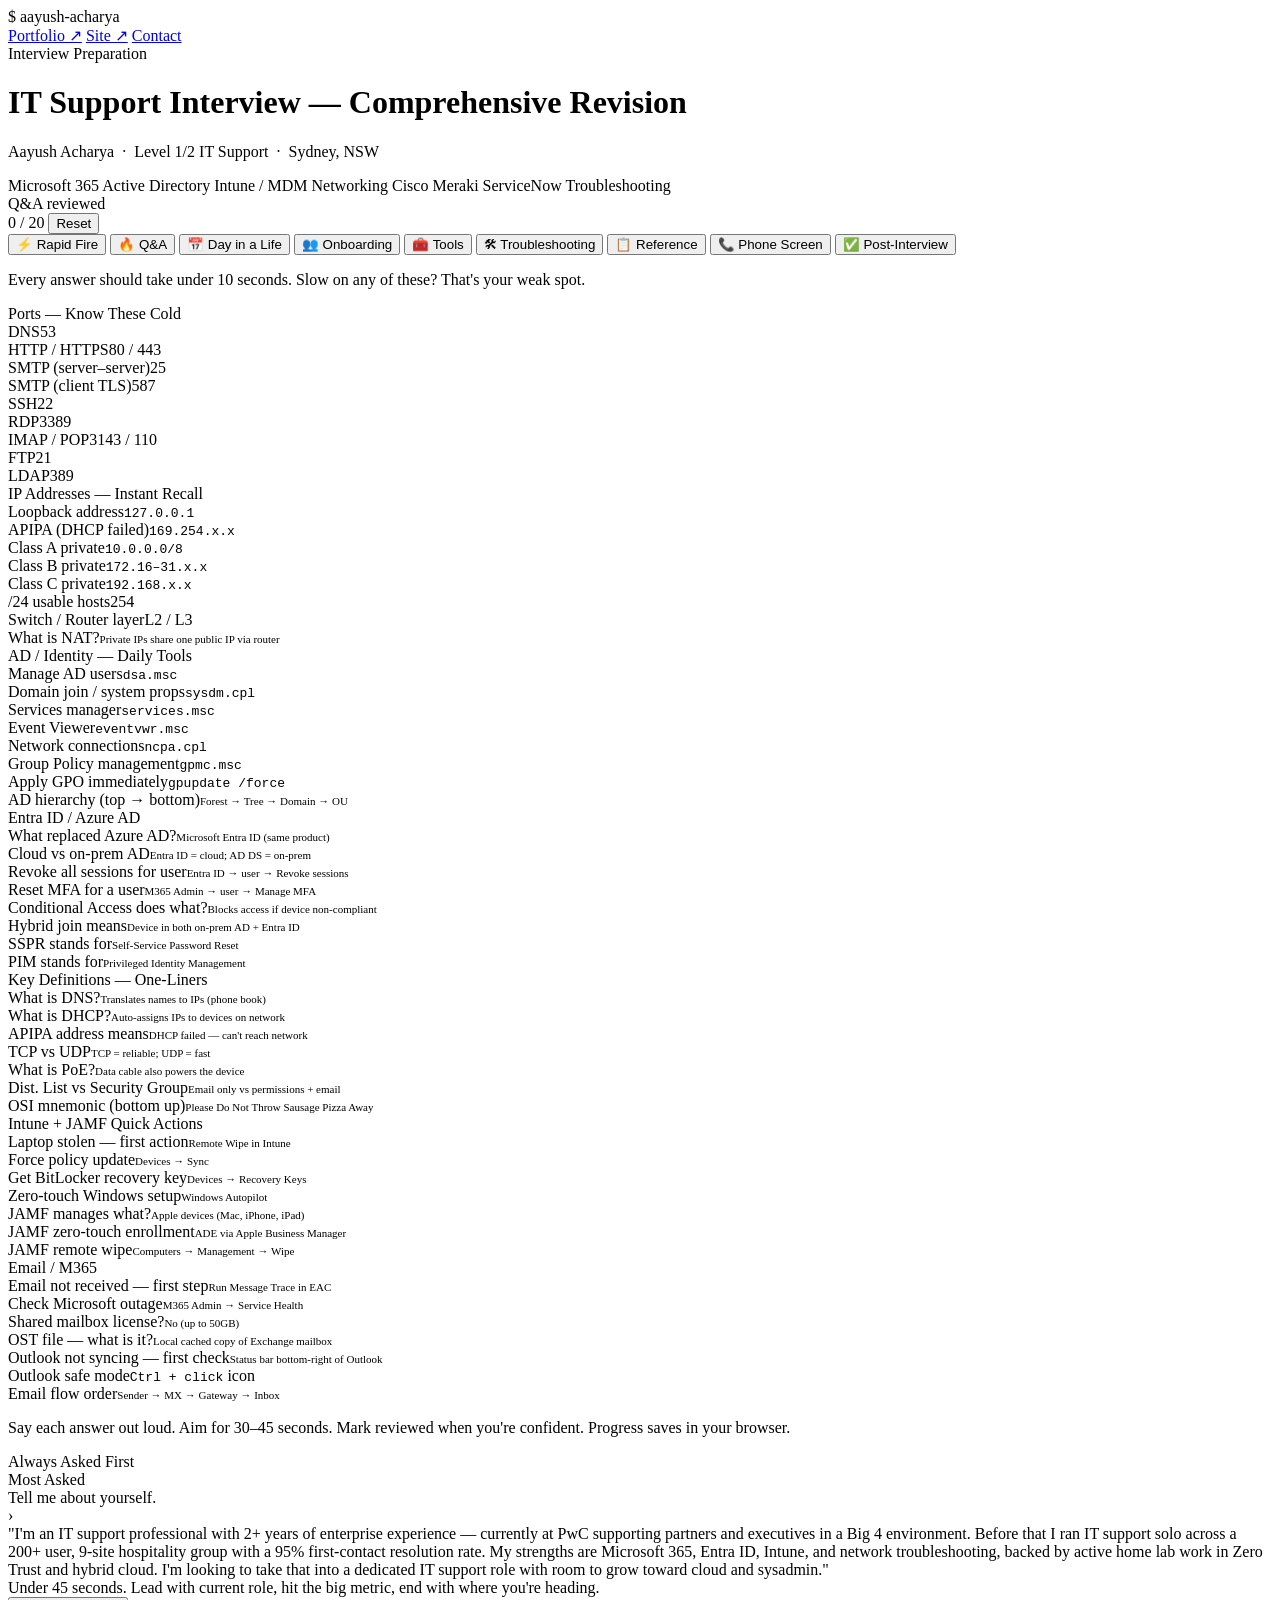
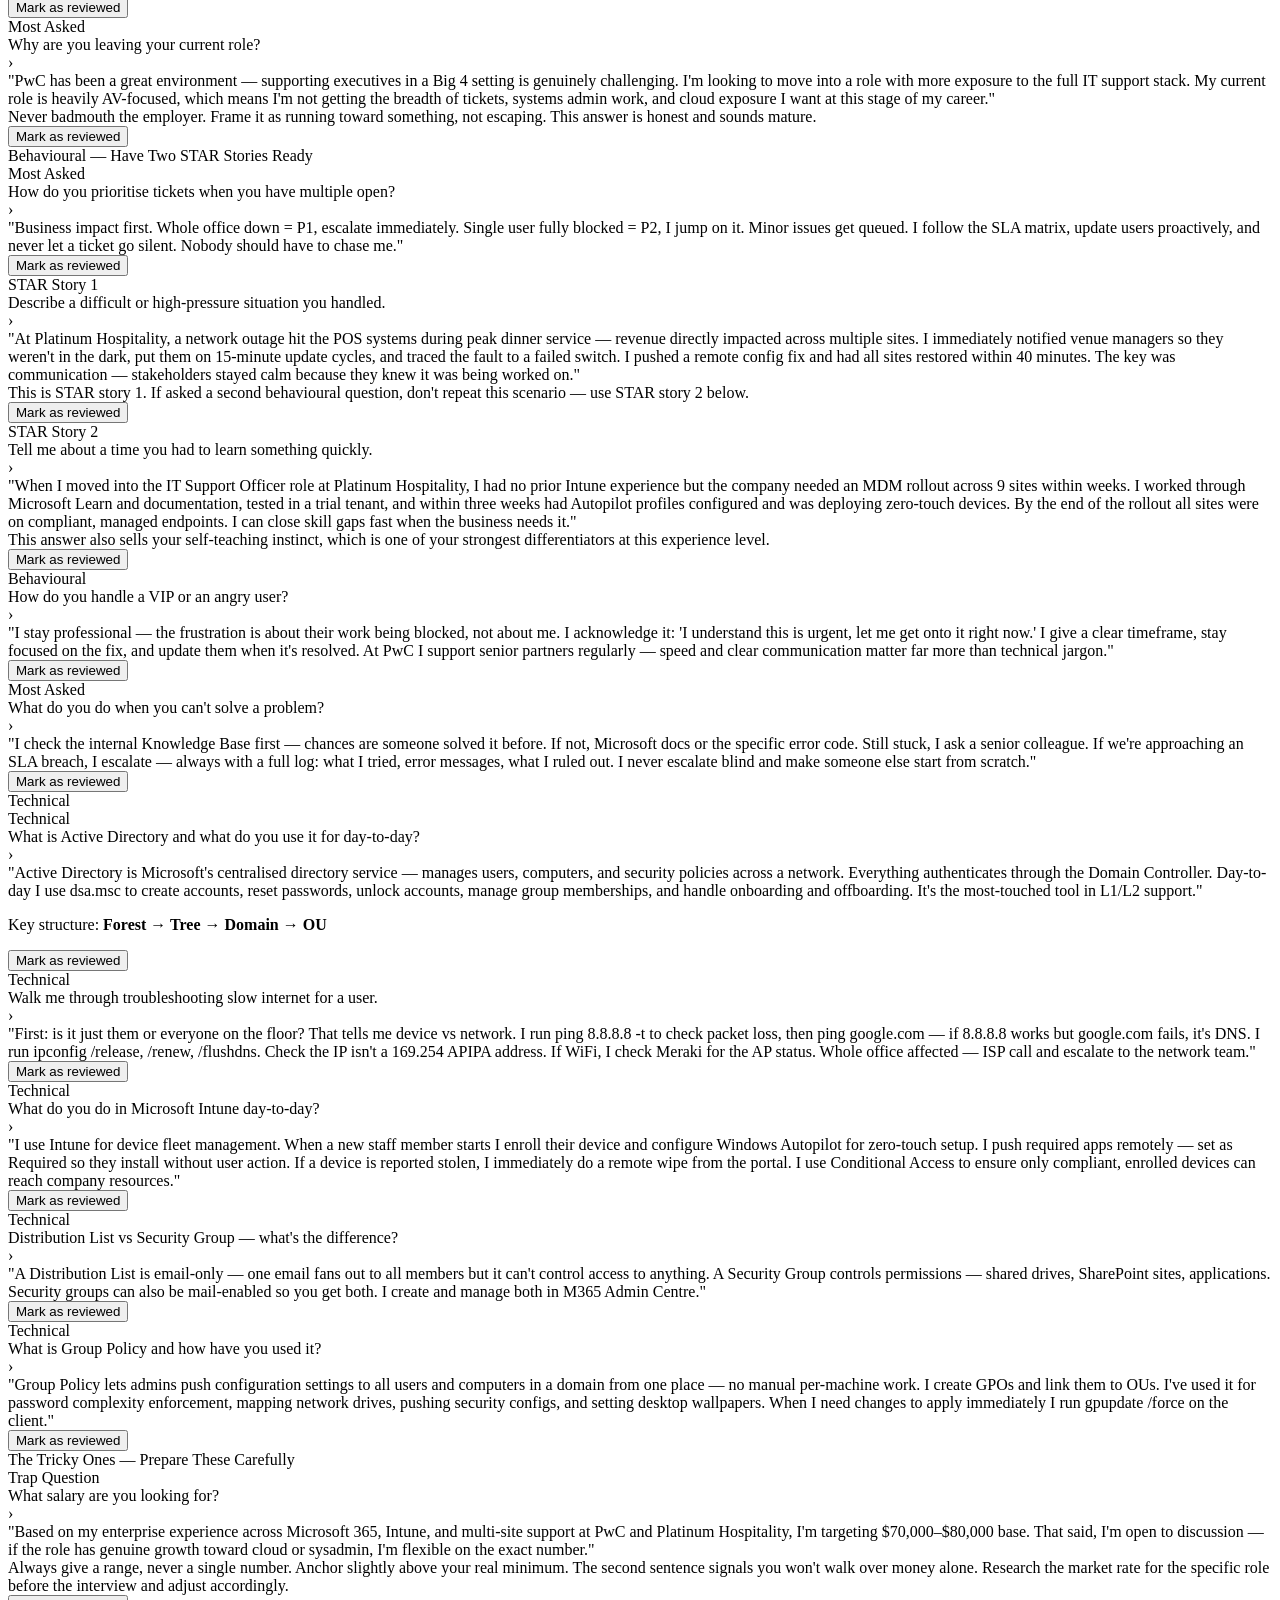
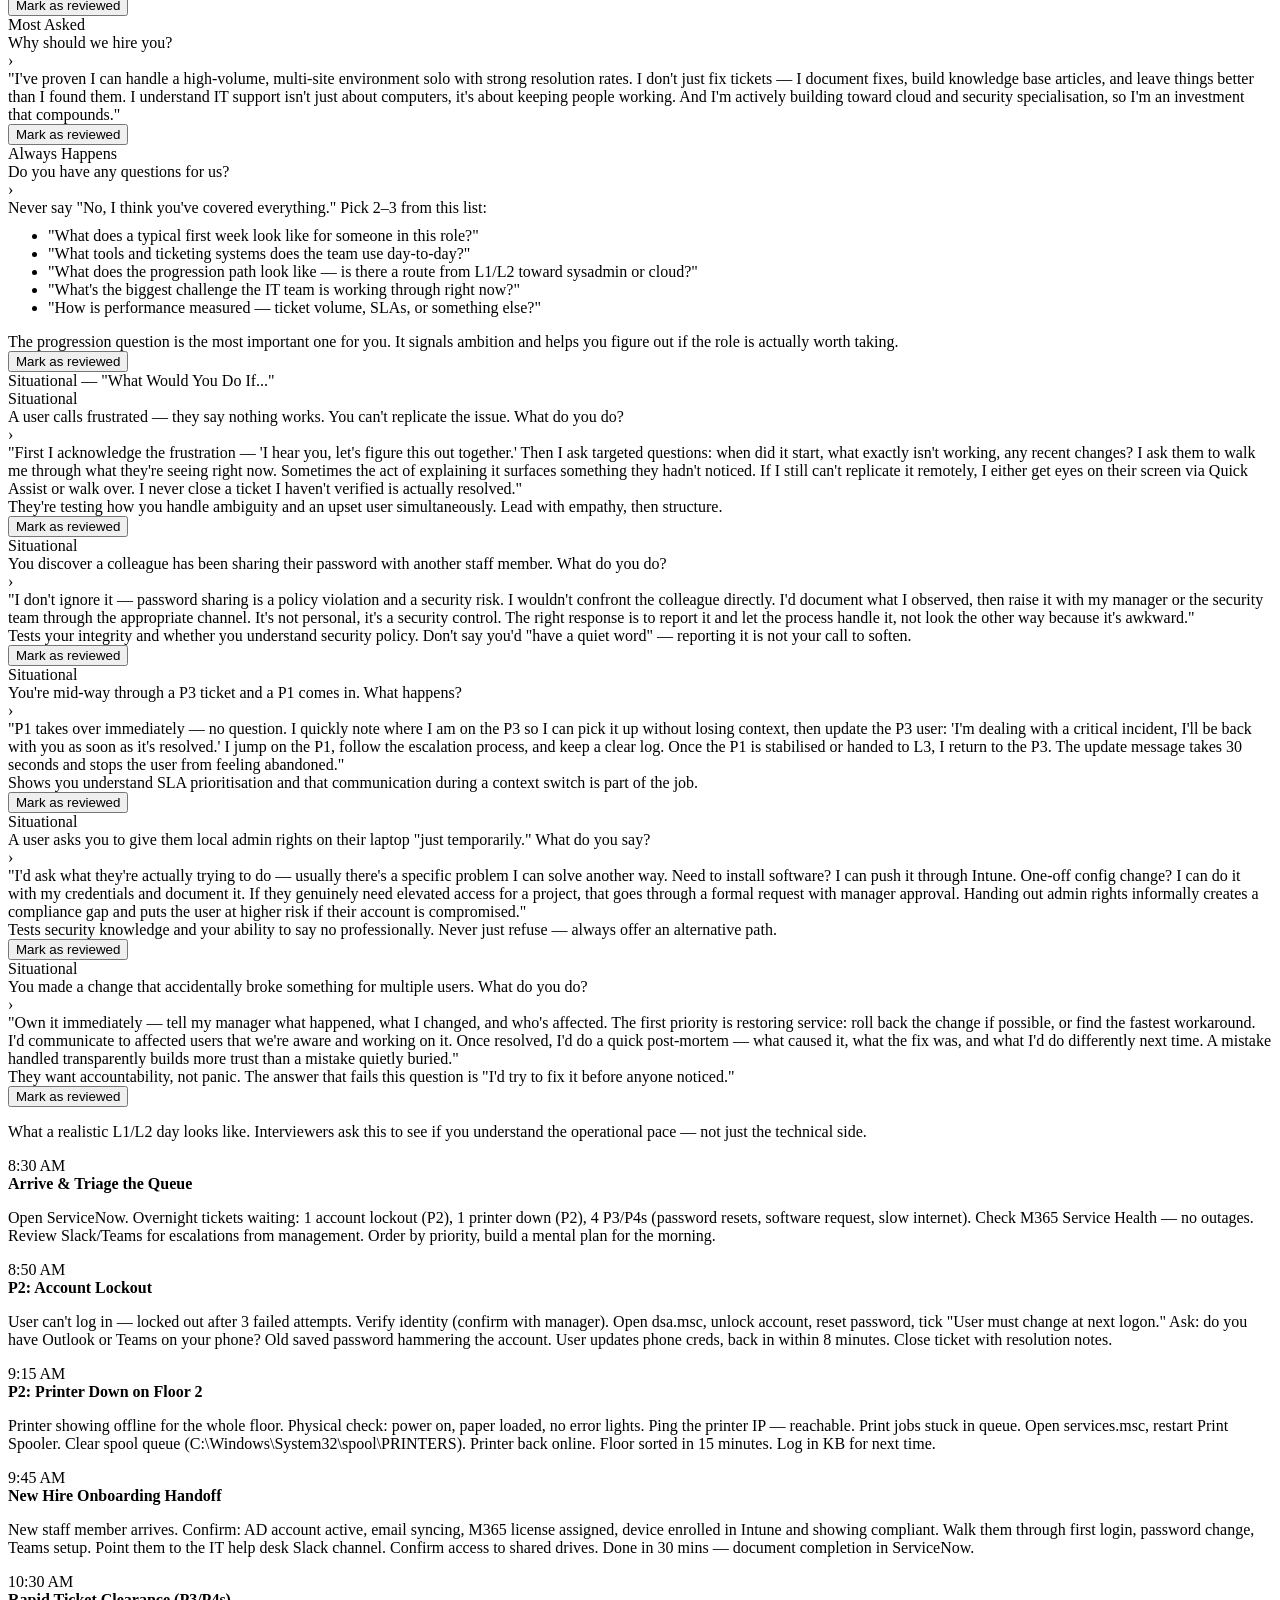
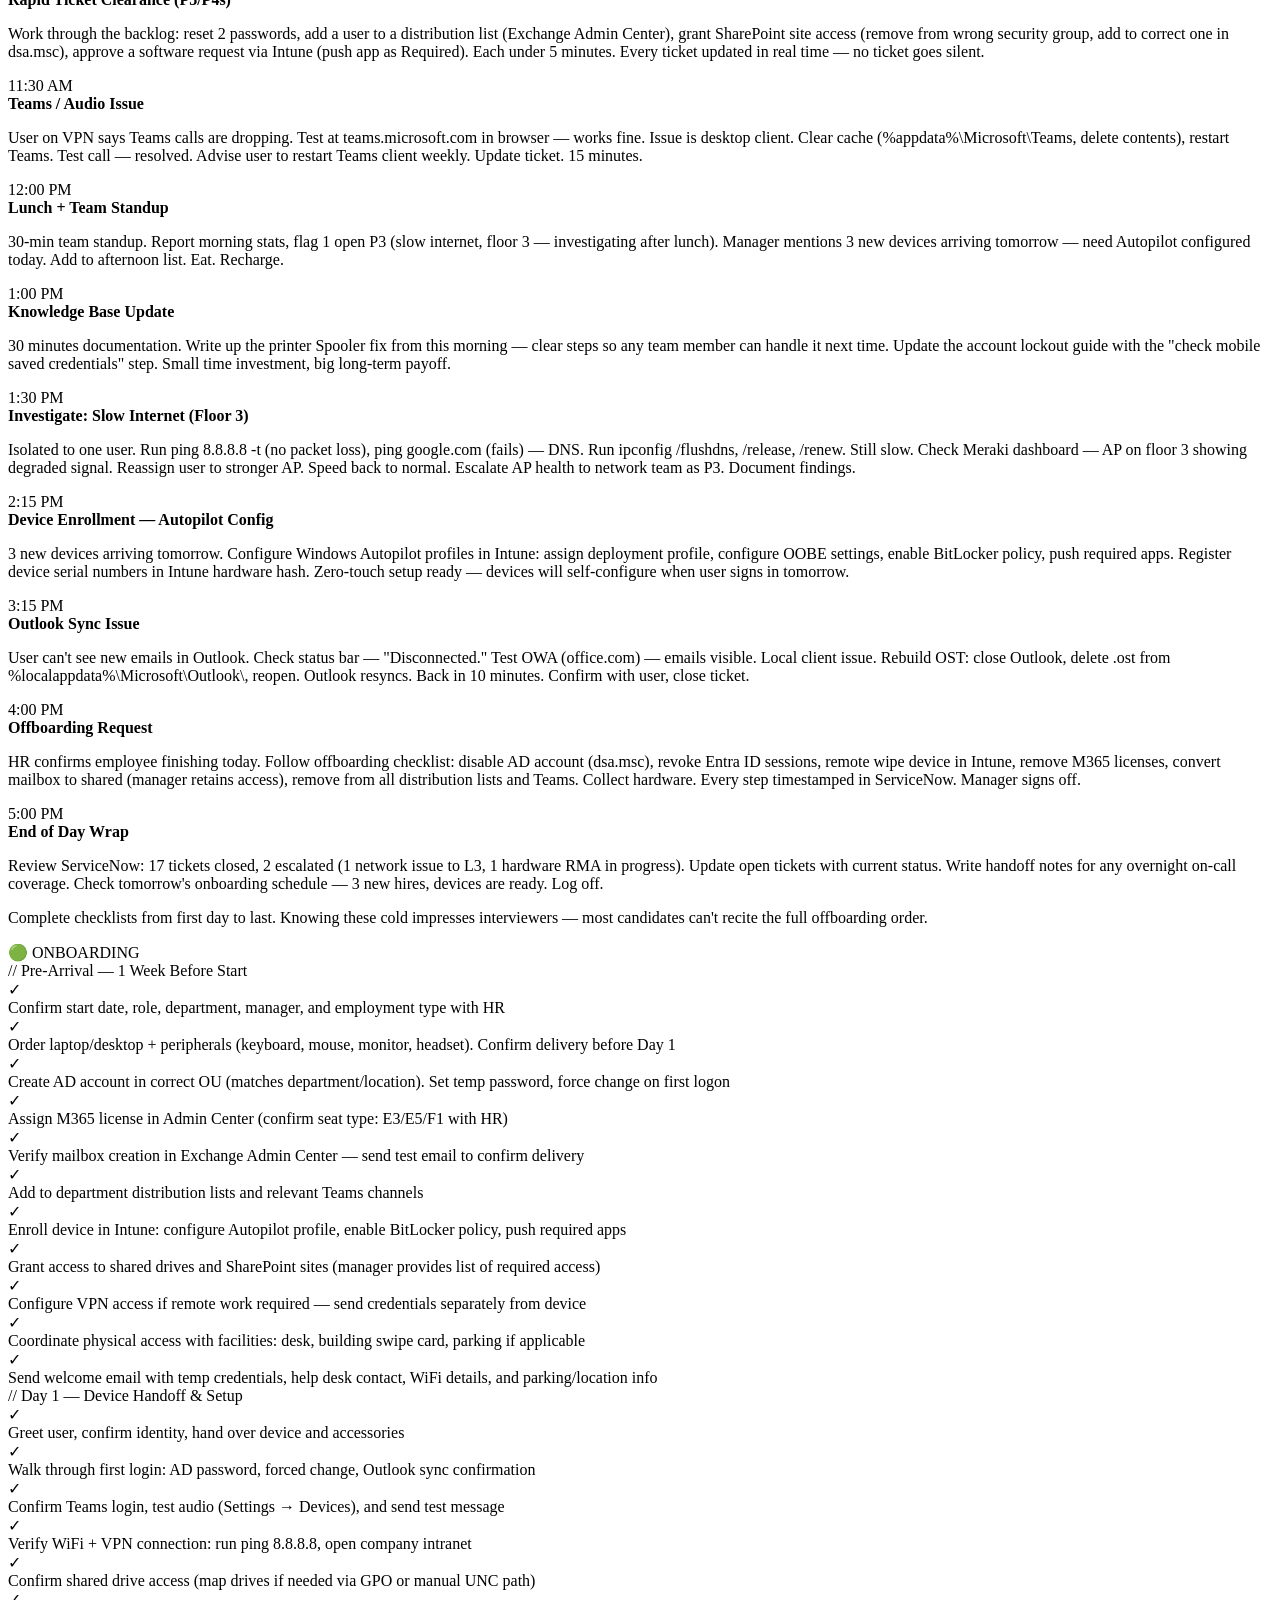
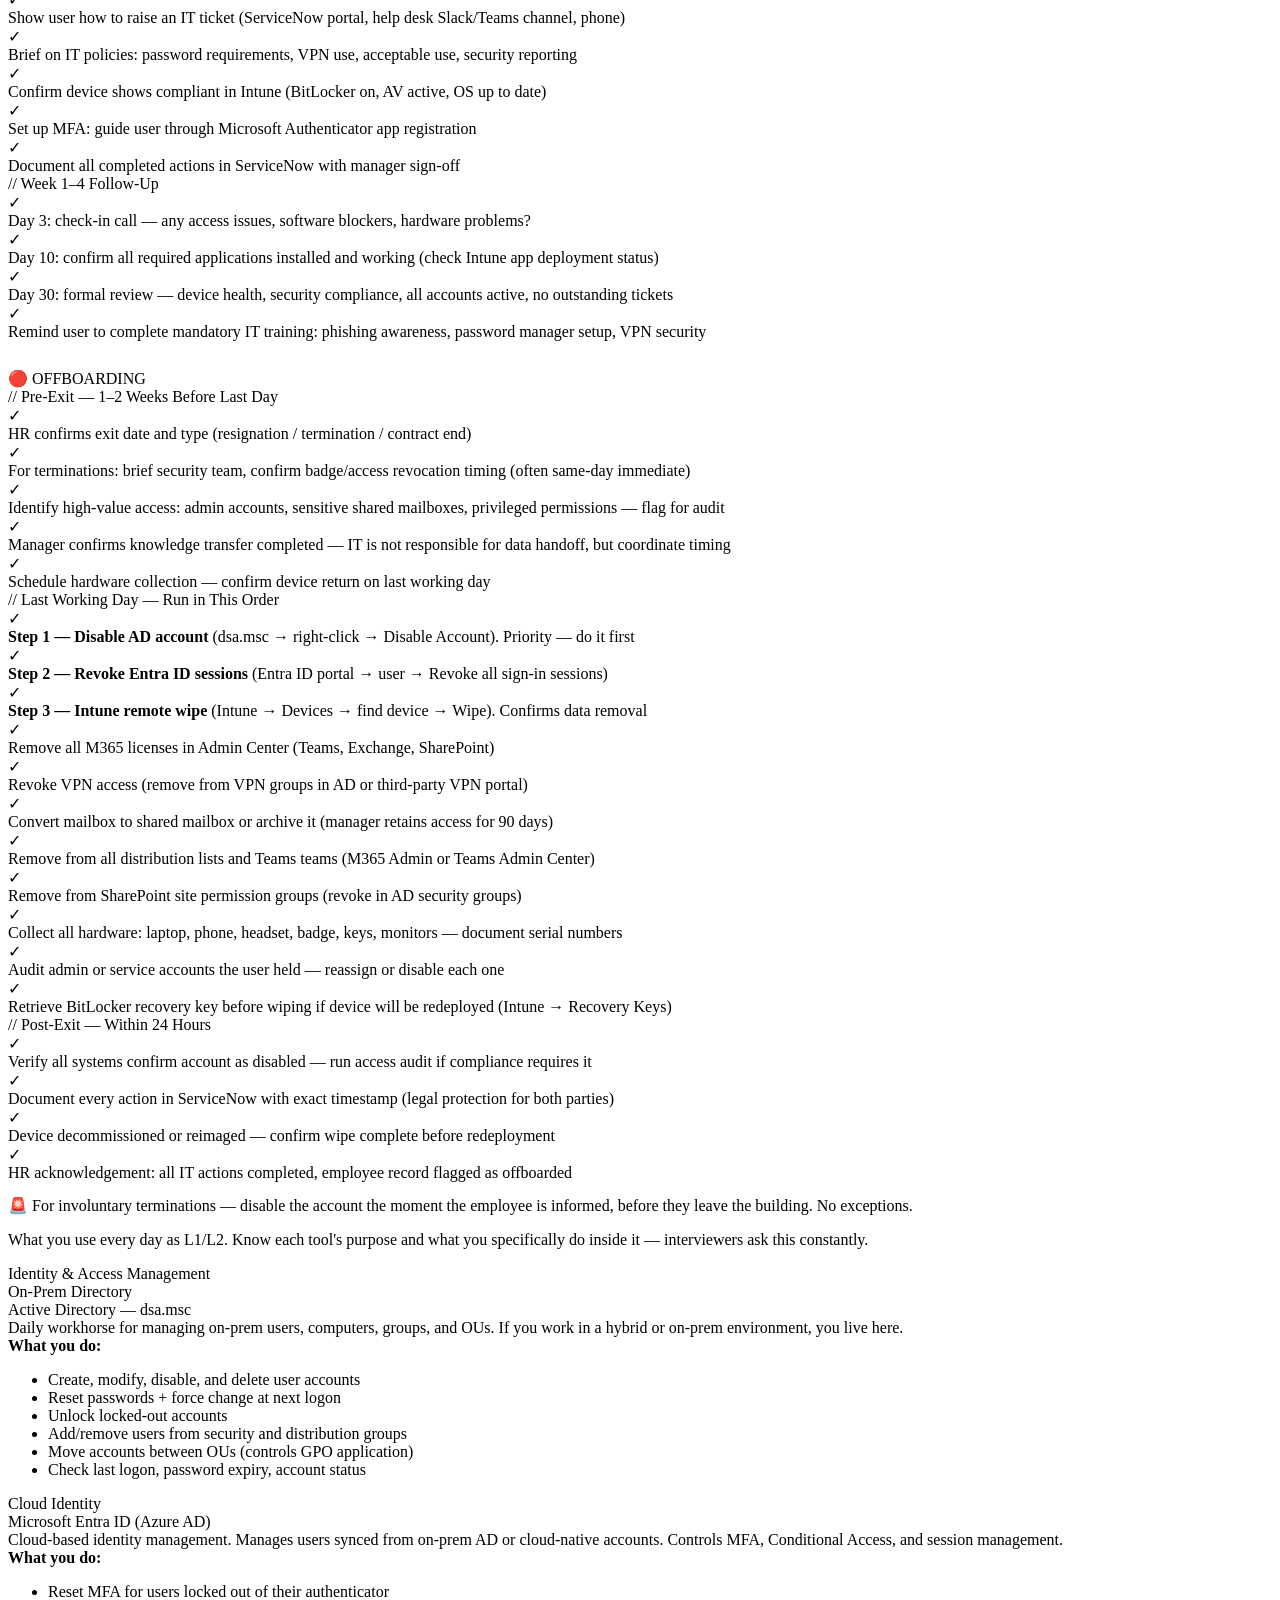
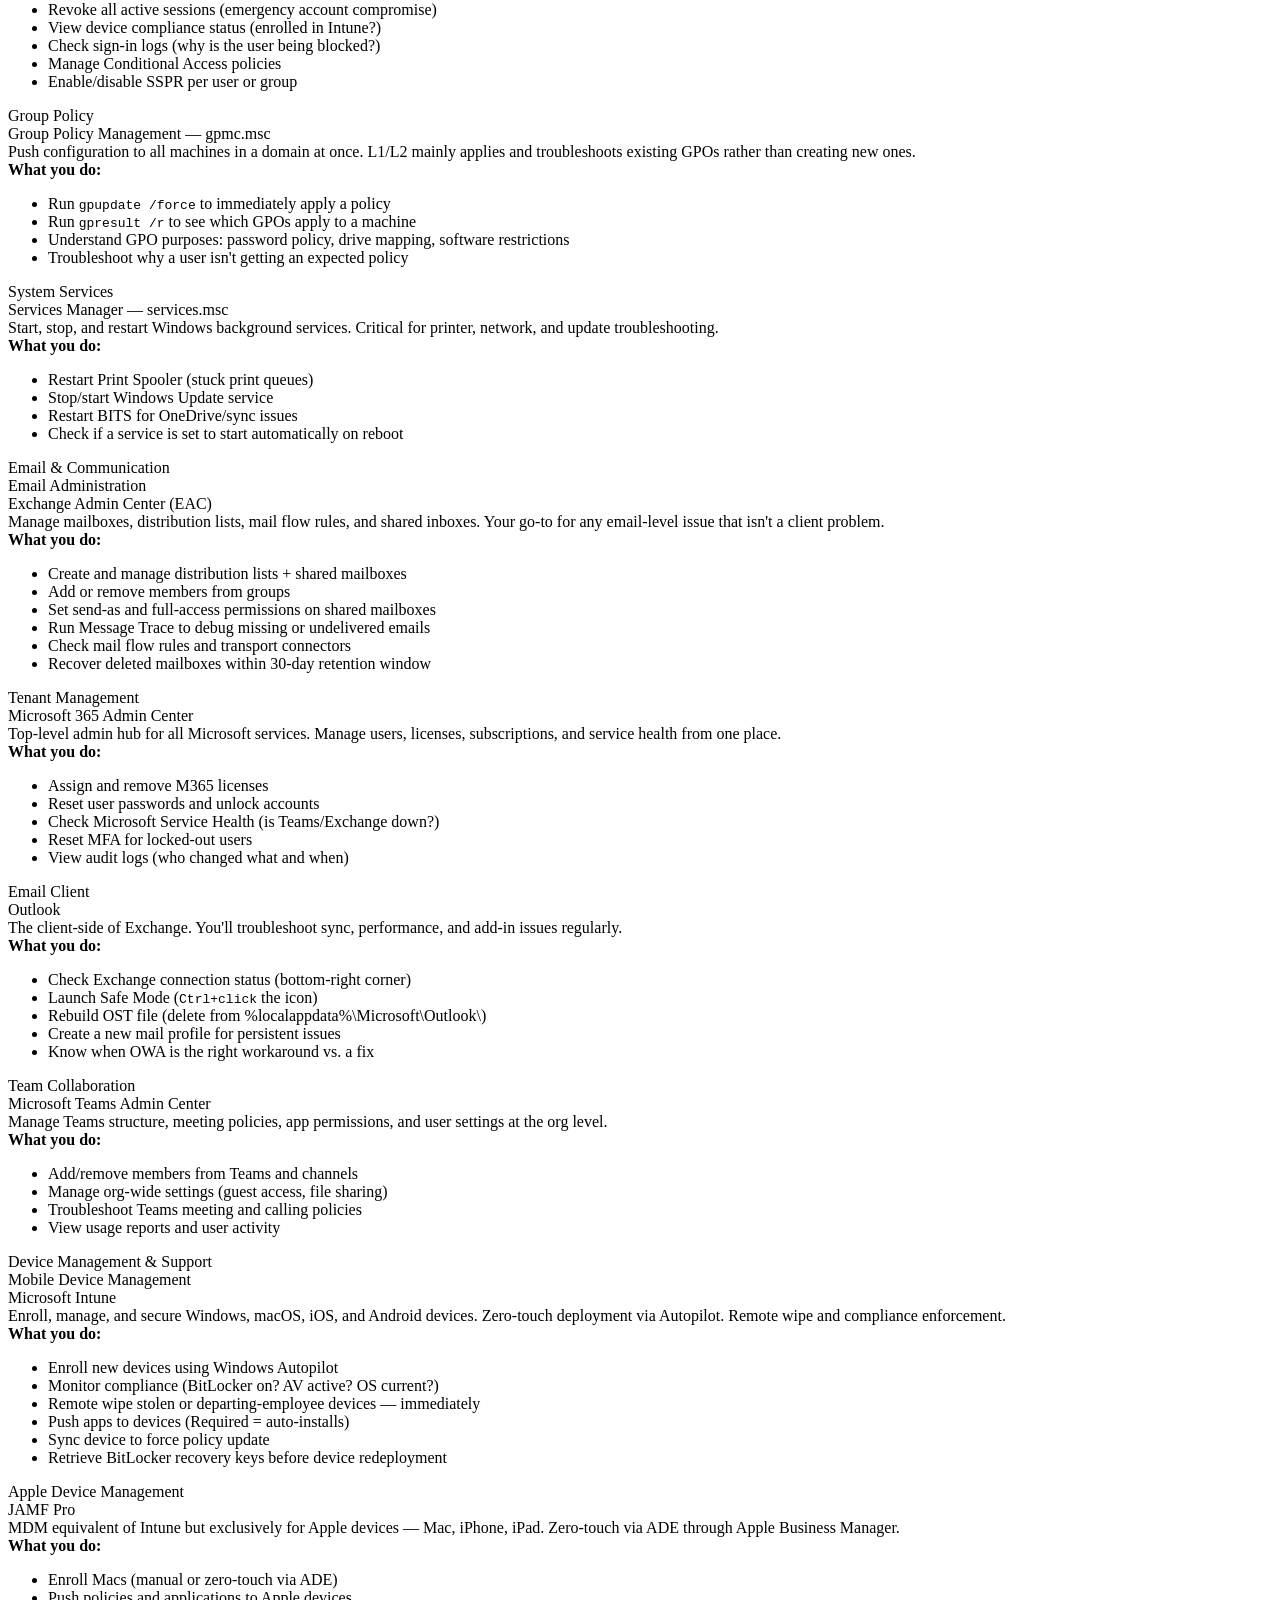
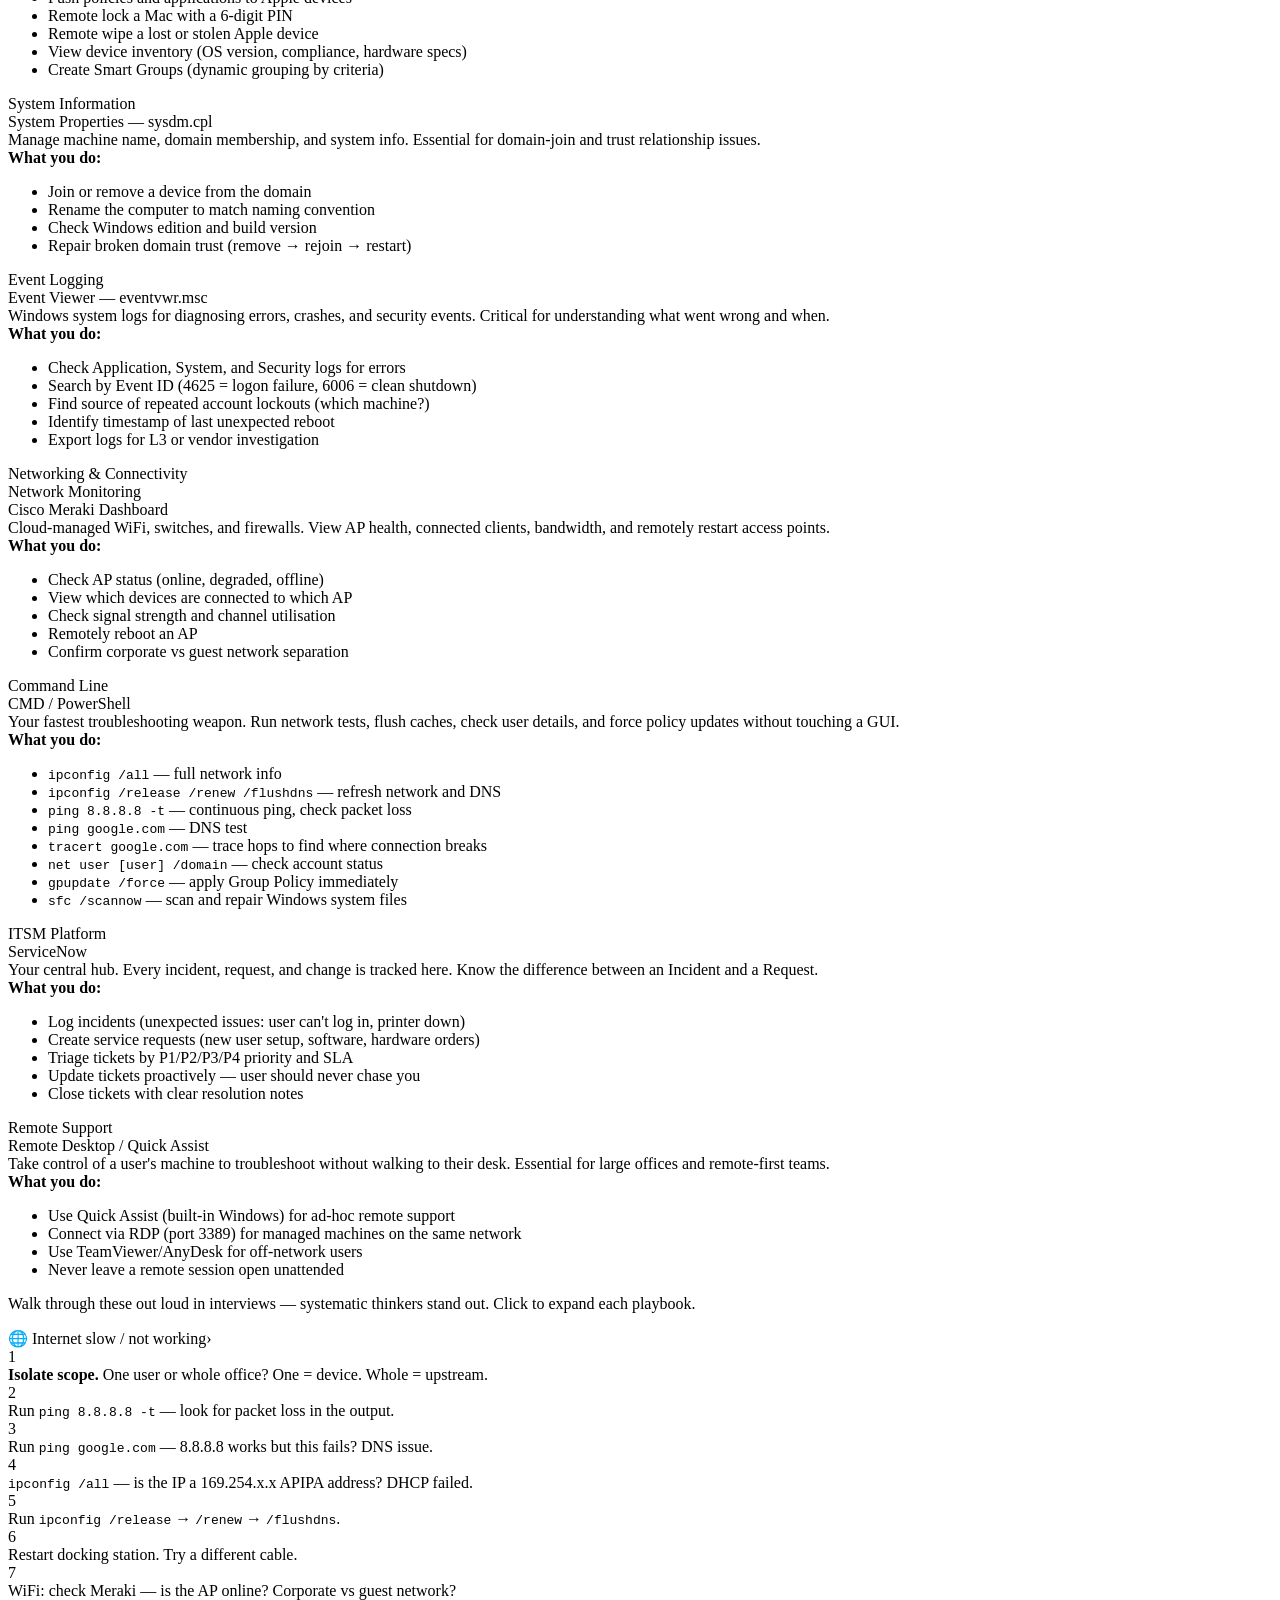
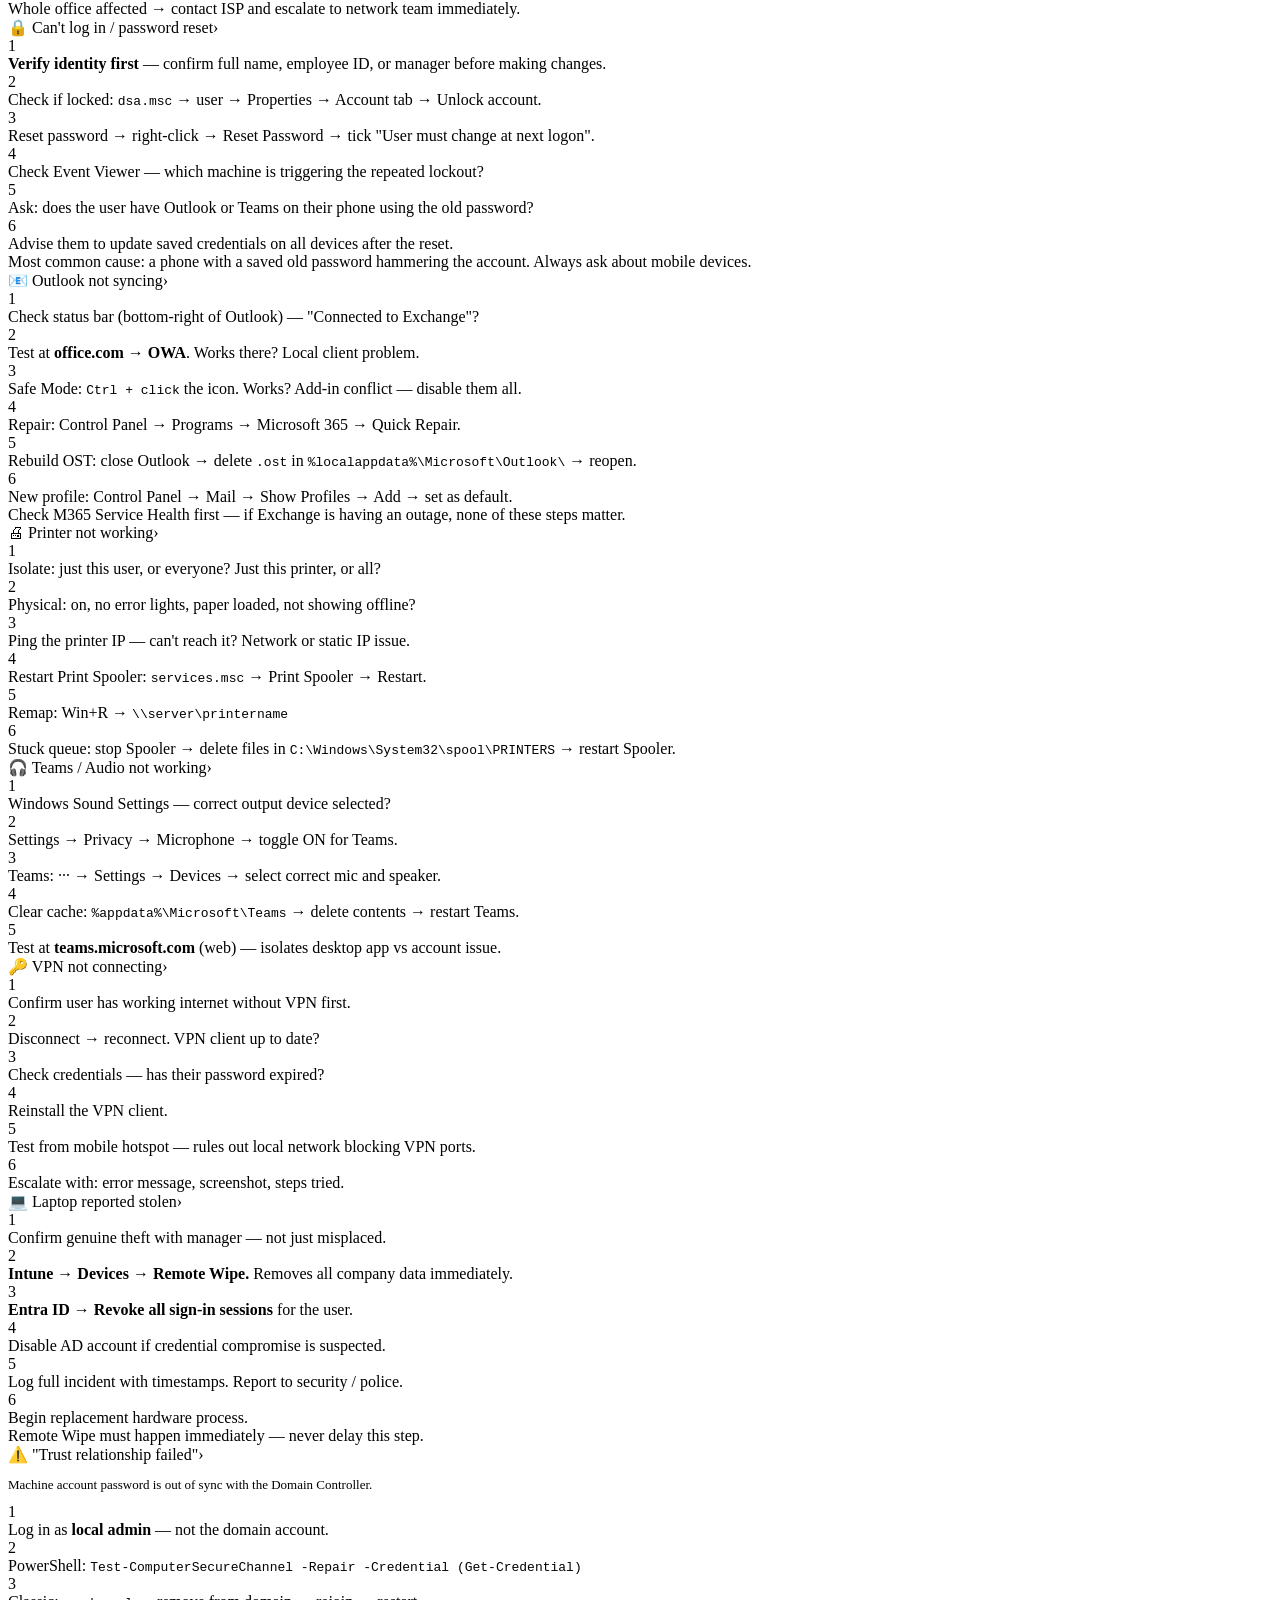
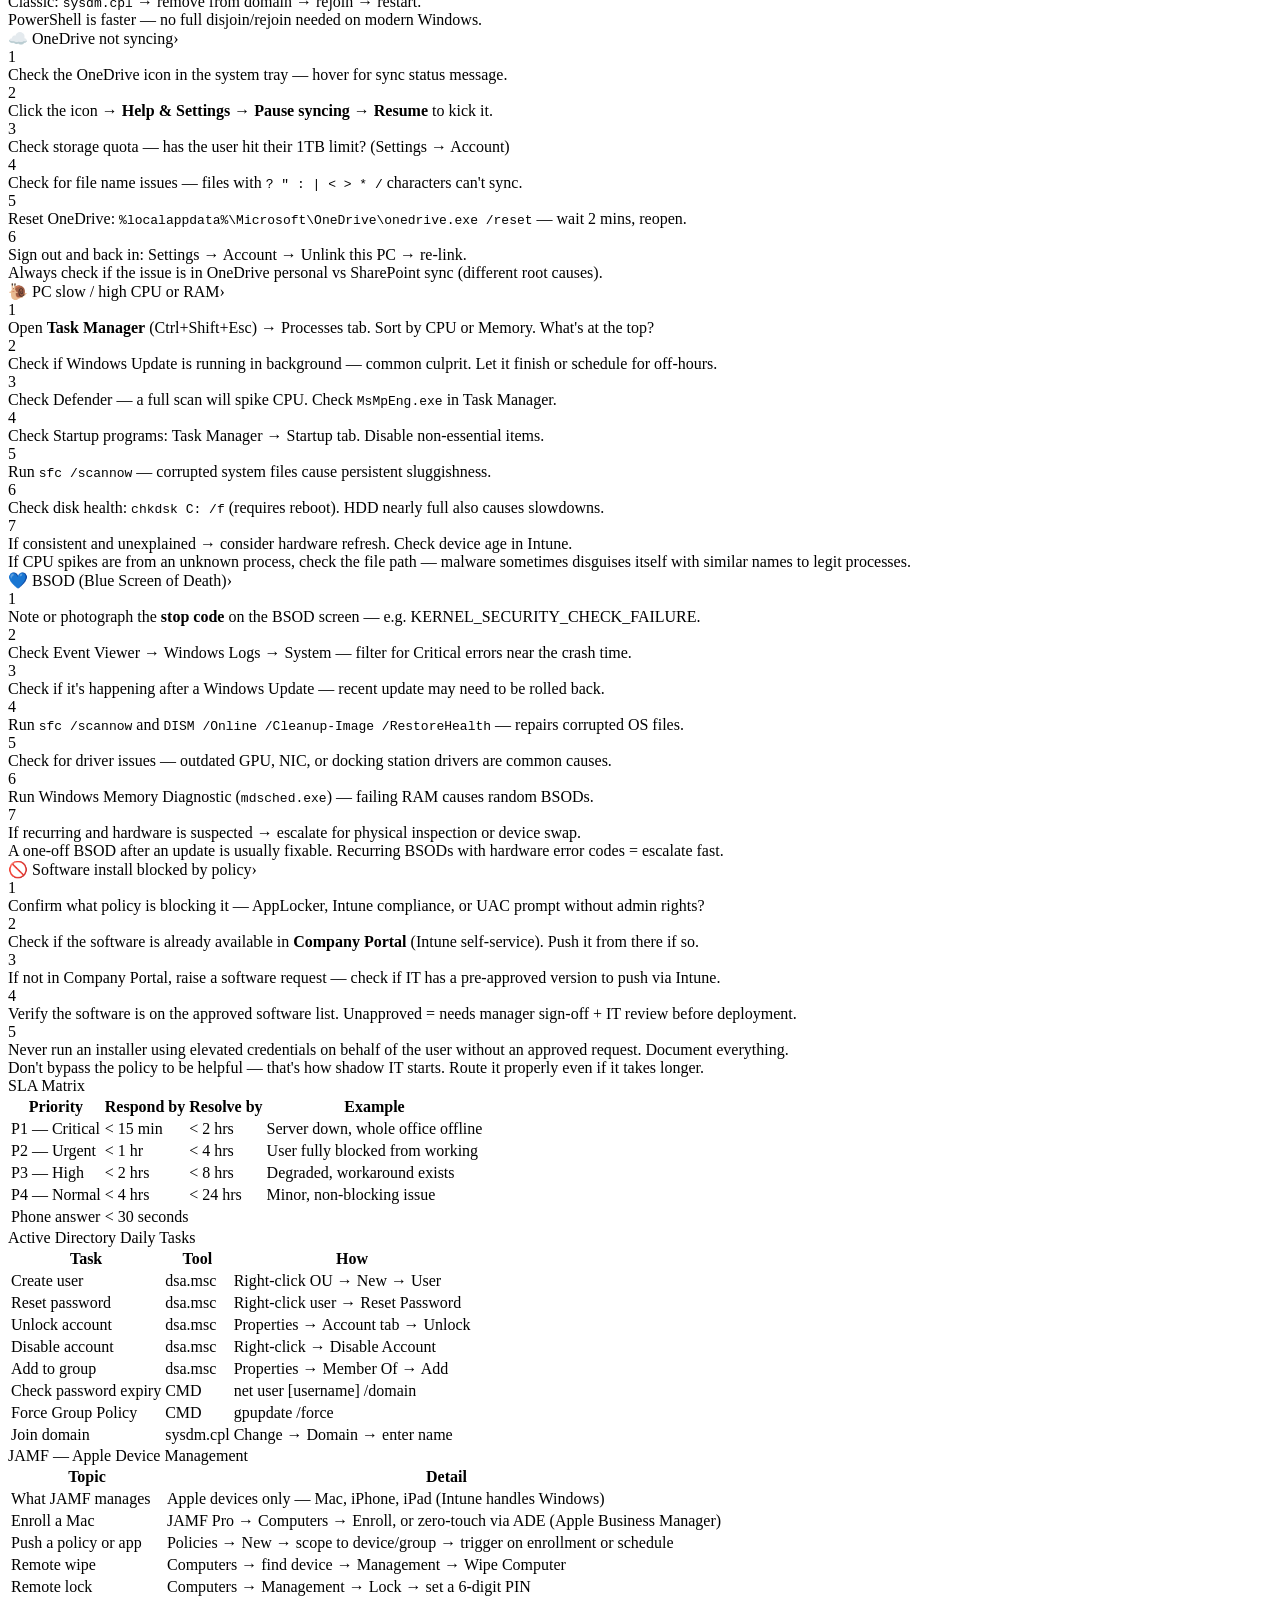
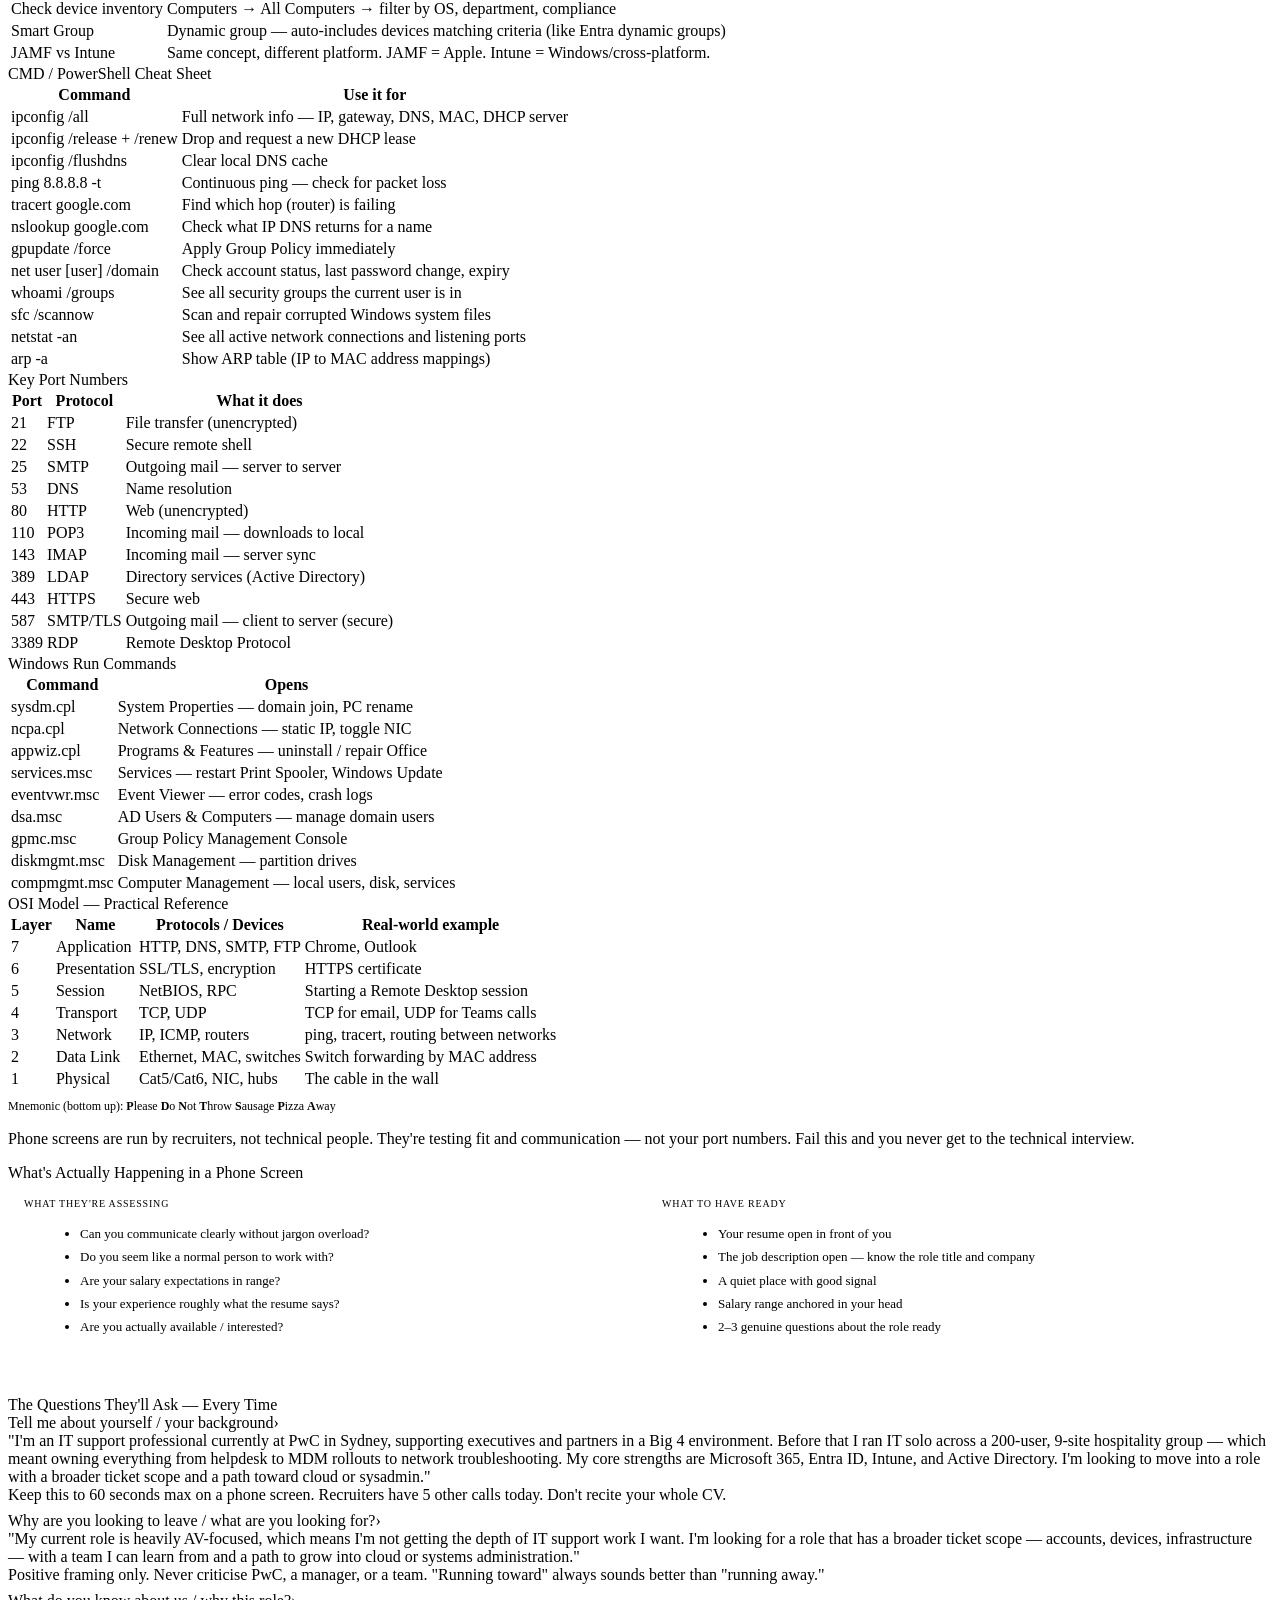
==== commit 25216fc0: "Update index.html" ====
--- a/index.html
+++ b/index.html
@@ -5,221 +5,8 @@
 <meta name="viewport" content="width=device-width, initial-scale=1.0">
 <title>IT Support Interview — Comprehensive Revision</title>
 <link rel="preconnect" href="https://fonts.googleapis.com">
-<link href="https://fonts.googleapis.com/css2?family=JetBrains+Mono:wght@300;400;500;700&family=DM+Sans:wght@300;400;500;600&display=swap" rel="stylesheet">
-<style>
-:root {
-  --bg: #0b0e13; --bg2: #111620; --bg3: #161c28;
-  --border: #1e2a3a; --border2: #243040;
-  --green: #00e676; --green-dim: #00b85a; --green-glow: rgba(0,230,118,0.10);
-  --amber: #ffb300; --amber-dim: rgba(255,179,0,0.13); --amber-border: rgba(255,179,0,0.25);
-  --blue: #42a5f5; --blue-dim: rgba(66,165,245,0.12); --blue-border: rgba(66,165,245,0.2);
-  --purple: #ce93d8; --purple-dim: rgba(206,147,216,0.12); --purple-border: rgba(206,147,216,0.2);
-  --teal: #4dd0e1; --teal-dim: rgba(77,208,225,0.12); --teal-border: rgba(77,208,225,0.2);
-  --red: #ff5252; --red-dim: rgba(255,82,82,0.12); --red-border: rgba(255,82,82,0.2);
-  --text: #c9d4e3; --text2: #7a8fa8; --text3: #4a5a6e;
-  --mono: 'JetBrains Mono', monospace;
-  --sans: 'DM Sans', sans-serif;
-  --radius: 8px;
-  --shadow: 0 2px 8px rgba(0,0,0,0.4);
-}
-*, *::before, *::after { box-sizing: border-box; margin: 0; padding: 0; }
-html { font-size: 15px; scroll-behavior: smooth; }
-body { font-family: var(--sans); background: var(--bg); color: var(--text); line-height: 1.6; min-height: 100vh; }
-a { text-decoration: none; color: inherit; }
-
-/* ── TOPBAR ── */
-.topbar { background: var(--bg2); border-bottom: 1px solid var(--border); padding: 0 2rem; height: 52px; display: flex; align-items: center; justify-content: space-between; position: sticky; top: 0; z-index: 50; }
-.topbar-brand { font-family: var(--mono); font-size: 13px; color: var(--text2); display: flex; align-items: center; gap: 8px; }
-.topbar-brand .prompt { color: var(--green); }
-.cursor { display: inline-block; width: 7px; height: 14px; background: var(--green); animation: blink 1.1s step-end infinite; vertical-align: middle; margin-left: 1px; }
-@keyframes blink { 50% { opacity: 0; } }
-.topbar-nav { display: flex; gap: 20px; align-items: center; }
-.topbar-nav a { font-size: 13px; color: var(--text2); font-family: var(--mono); transition: color .15s; }
-.topbar-nav a:hover { color: var(--green); }
-
-/* ── PAGE LAYOUT ── */
-.page { max-width: 1000px; margin: 0 auto; padding: 32px 20px 80px; }
-
-/* ── HEADER ── */
-.header { margin-bottom: 8px; }
-.header-eyebrow { font-family: var(--mono); font-size: 10px; letter-spacing: .12em; text-transform: uppercase; color: var(--green); margin-bottom: 10px; display: flex; align-items: center; gap: 8px; }
-.header-eyebrow::before { content: ''; display: inline-block; width: 24px; height: 1px; background: var(--green); }
-.header h1 { font-size: clamp(20px, 3vw, 28px); font-weight: 600; color: var(--text); letter-spacing: -0.3px; margin-bottom: 4px; }
-.header p { color: var(--text2); font-size: 13px; font-family: var(--mono); }
-.badges { display: flex; gap: 6px; margin-top: 14px; flex-wrap: wrap; }
-.badge { font-family: var(--mono); font-size: 10px; font-weight: 500; padding: 3px 10px; border-radius: 4px; border: 1px solid transparent; }
-.badge-blue { background: var(--blue-dim); color: var(--blue); border-color: var(--blue-border); }
-.badge-green { background: var(--green-glow); color: var(--green); border-color: rgba(0,230,118,.2); }
-.badge-amber { background: var(--amber-dim); color: var(--amber); border-color: var(--amber-border); }
-
-/* ── PROGRESS ── */
-.progress-wrap { background: var(--bg2); border: 1px solid var(--border); border-radius: var(--radius); padding: 12px 16px; margin: 20px 0; display: flex; align-items: center; gap: 14px; }
-.progress-label { font-family: var(--mono); font-size: 11px; color: var(--text3); white-space: nowrap; letter-spacing: .06em; text-transform: uppercase; }
-.progress-bar-bg { flex: 1; background: var(--border); border-radius: 99px; height: 4px; }
-.progress-bar-fill { height: 4px; border-radius: 99px; background: var(--green); transition: width 0.4s; box-shadow: 0 0 8px var(--green-glow); }
-.progress-count { font-family: var(--mono); font-size: 12px; font-weight: 700; color: var(--green); white-space: nowrap; }
-.reset-btn { font-family: var(--mono); font-size: 11px; color: var(--text3); background: none; border: 1px solid var(--border); border-radius: 6px; padding: 4px 10px; cursor: pointer; transition: all .15s; }
-.reset-btn:hover { color: var(--red); border-color: var(--red-border); }
-
-/* ── TABS ── */
-.tabs { display: flex; gap: 4px; margin-bottom: 28px; background: var(--bg2); border: 1px solid var(--border); padding: 4px; border-radius: var(--radius); width: fit-content; flex-wrap: wrap; }
-.tab { padding: 7px 16px; border-radius: 6px; border: none; background: transparent; cursor: pointer; font-family: var(--mono); font-size: 11px; font-weight: 500; color: var(--text3); transition: all 0.15s; letter-spacing: .03em; }
-.tab.active { background: var(--bg3); color: var(--green); border: 1px solid var(--border2); }
-.tab:hover:not(.active) { color: var(--text2); background: var(--bg3); }
-.panel { display: none; }
-.panel.active { display: block; }
-
-/* ── SECTION LABEL ── */
-.section-label-bar { font-family: var(--mono); font-size: 10px; letter-spacing: .12em; text-transform: uppercase; color: var(--text3); margin: 24px 0 12px; display: flex; align-items: center; gap: 10px; }
-.section-label-bar:first-child { margin-top: 0; }
-.section-label-bar::after { content: ''; flex: 1; height: 1px; background: var(--border); }
-
-/* ── RAPID FIRE ── */
-.rf-grid { display: grid; grid-template-columns: 1fr 1fr; gap: 12px; align-items: start; }
-@media (max-width: 620px) { .rf-grid { grid-template-columns: 1fr; } }
-.rf-card { background: var(--bg2); border: 1px solid var(--border); border-radius: var(--radius); overflow: hidden; }
-.rf-header { padding: 10px 14px; font-family: var(--mono); font-size: 10px; font-weight: 700; letter-spacing: .08em; text-transform: uppercase; border-bottom: 1px solid var(--border); }
-.rf-header.blue  { color: var(--blue);   border-left: 3px solid var(--blue);   background: var(--blue-dim); }
-.rf-header.green { color: var(--green);  border-left: 3px solid var(--green);  background: var(--green-glow); }
-.rf-header.amber { color: var(--amber);  border-left: 3px solid var(--amber);  background: var(--amber-dim); }
-.rf-header.purple{ color: var(--purple); border-left: 3px solid var(--purple); background: var(--purple-dim); }
-.rf-header.red   { color: var(--red);    border-left: 3px solid var(--red);    background: var(--red-dim); }
-.rf-header.teal  { color: var(--teal);   border-left: 3px solid var(--teal);   background: var(--teal-dim); }
-.rf-row { display: flex; justify-content: space-between; align-items: center; padding: 8px 14px; border-bottom: 1px solid var(--border); gap: 12px; }
-.rf-row:last-child { border-bottom: none; }
-.rf-q { color: var(--text2); font-size: 12px; flex: 1; }
-.rf-a { font-family: var(--mono); font-weight: 600; font-size: 12px; text-align: right; color: var(--text); }
-.rf-a code { background: var(--bg3); border: 1px solid var(--border2); border-radius: 4px; padding: 1px 6px; font-family: var(--mono); font-size: 11px; color: var(--green); }
-
-/* ── INTERVIEW Q&A ── */
-.qa-list { display: flex; flex-direction: column; gap: 8px; }
-.qa-item { background: var(--bg2); border: 1px solid var(--border); border-radius: var(--radius); overflow: hidden; transition: border-color 0.2s; }
-.qa-item.reviewed { border-color: var(--green-dim); }
-.qa-item.reviewed::before { content: ''; display: block; height: 2px; background: var(--green); }
-.qa-q { padding: 14px 16px; cursor: pointer; display: flex; justify-content: space-between; align-items: flex-start; gap: 12px; }
-.qa-q:hover { background: var(--bg3); }
-.qa-label { font-size: 10px; font-weight: 700; letter-spacing: .06em; text-transform: uppercase; margin-bottom: 4px; }
-.qa-text { font-size: 14px; font-weight: 500; color: var(--text); }
-.qa-arrow { font-family: var(--mono); font-size: 16px; color: var(--text3); transition: transform 0.2s; flex-shrink: 0; margin-top: 2px; }
-.qa-item.open .qa-arrow { transform: rotate(90deg); color: var(--green); }
-.qa-body { display: none; padding: 0 16px 16px; border-top: 1px solid var(--border); }
-.qa-item.open .qa-body { display: block; }
-.qa-answer { background: var(--blue-dim); border-left: 3px solid var(--blue); padding: 12px 14px; border-radius: 0 6px 6px 0; margin: 12px 0 8px; font-size: 13px; line-height: 1.7; color: var(--text); }
-.qa-answer.amber { background: var(--amber-dim); border-left-color: var(--amber); }
-.qa-answer.green { background: var(--green-glow); border-left-color: var(--green); }
-.qa-body p { margin-top: 8px; font-size: 13px; color: var(--text2); line-height: 1.6; }
-.qa-body strong { color: var(--text); font-weight: 600; }
-.qa-body ul { margin: 8px 0 0 16px; font-size: 13px; color: var(--text2); }
-.qa-body ul li { margin-bottom: 4px; }
-
-/* tags */
-.tag { display: inline-block; font-family: var(--mono); font-size: 10px; font-weight: 600; padding: 2px 8px; border-radius: 4px; border: 1px solid transparent; }
-.tag-common { background: var(--red-dim);    color: var(--red);    border-color: var(--red-border); }
-.tag-tech   { background: var(--blue-dim);   color: var(--blue);   border-color: var(--blue-border); }
-.tag-behav  { background: var(--amber-dim);  color: var(--amber);  border-color: var(--amber-border); }
-.tag-trap   { background: var(--purple-dim); color: var(--purple); border-color: var(--purple-border); }
-
-.mark-btn { margin-top: 12px; font-family: var(--mono); font-size: 11px; padding: 5px 12px; border-radius: 6px; border: 1px solid var(--border); background: var(--bg3); cursor: pointer; color: var(--text3); transition: all .15s; }
-.mark-btn:hover { border-color: var(--green-dim); color: var(--green); }
-.qa-item.reviewed .mark-btn { background: var(--green-glow); border-color: var(--green-dim); color: var(--green); }
-
-.short-tip { background: var(--amber-dim); border-left: 3px solid var(--amber); padding: 8px 12px; border-radius: 0 6px 6px 0; margin-top: 8px; font-size: 12px; color: var(--amber); }
-
-/* ── TROUBLESHOOTING ── */
-.ts-grid { display: grid; grid-template-columns: 1fr 1fr; gap: 12px; align-items: start; }
-@media (max-width: 640px) { .ts-grid { grid-template-columns: 1fr; } }
-.ts-card { background: var(--bg2); border: 1px solid var(--border); border-radius: var(--radius); overflow: hidden; }
-.ts-title { padding: 12px 14px; font-weight: 500; font-size: 13px; color: var(--text); border-bottom: 1px solid transparent; cursor: pointer; display: flex; justify-content: space-between; align-items: center; transition: background .15s; }
-.ts-title:hover { background: var(--bg3); }
-.ts-card.open .ts-title { border-bottom-color: var(--border); color: var(--green); }
-.ts-body { display: none; padding: 12px 14px; }
-.ts-card.open .ts-body { display: block; }
-.ts-card.open .ts-arrow { transform: rotate(90deg); color: var(--green); }
-.ts-arrow { font-family: var(--mono); transition: transform 0.2s; color: var(--text3); }
-.step { display: flex; gap: 10px; margin-bottom: 8px; align-items: flex-start; }
-.step-num { background: var(--blue-dim); color: var(--blue); border: 1px solid var(--blue-border); border-radius: 50%; width: 20px; height: 20px; display: flex; align-items: center; justify-content: center; font-family: var(--mono); font-size: 10px; font-weight: 700; flex-shrink: 0; margin-top: 1px; }
-.step-text { font-size: 13px; line-height: 1.6; color: var(--text2); }
-.step-text strong { color: var(--text); }
-.step-text code { background: var(--bg3); border: 1px solid var(--border2); border-radius: 4px; padding: 0 5px; font-family: var(--mono); font-size: 11px; color: var(--green); }
-.tip  { background: var(--green-glow); border-left: 3px solid var(--green); padding: 8px 12px; border-radius: 0 6px 6px 0; margin-top: 10px; font-size: 12px; color: var(--green); }
-.warn { background: var(--amber-dim); border-left: 3px solid var(--amber); padding: 8px 12px; border-radius: 0 6px 6px 0; margin-top: 10px; font-size: 12px; color: var(--amber); }
-
-/* ── REFERENCE TABLES ── */
-.ref-section { margin-bottom: 24px; }
-.ref-title { font-family: var(--mono); font-size: 10px; font-weight: 700; letter-spacing: .1em; text-transform: uppercase; color: var(--text3); margin-bottom: 10px; }
-.ref-table { width: 100%; border-collapse: collapse; background: var(--bg2); border-radius: var(--radius); overflow: hidden; border: 1px solid var(--border); }
-.ref-table th { background: var(--bg3); padding: 9px 12px; text-align: left; font-family: var(--mono); font-size: 10px; font-weight: 700; letter-spacing: .06em; text-transform: uppercase; color: var(--text3); border-bottom: 1px solid var(--border); }
-.ref-table td { padding: 8px 12px; font-size: 13px; border-bottom: 1px solid var(--border); color: var(--text2); }
-.ref-table tr:last-child td { border-bottom: none; }
-.ref-table tr:hover td { background: var(--bg3); }
-.ref-table td:first-child { font-family: var(--mono); font-size: 11px; color: var(--green); }
-.cmd-table   td:first-child { color: var(--purple); }
-.port-table  td:first-child { font-weight: 700; color: var(--amber); }
-.sla-table   td:first-child { font-family: var(--sans); font-size: 13px; }
-.plain-table td:first-child { font-family: var(--sans); color: var(--text); font-size: 13px; }
-.p1 { color: var(--red) !important;    font-weight: 700; }
-.p2 { color: var(--amber) !important;  font-weight: 600; }
-.p3 { color: var(--blue) !important;   font-weight: 600; }
-.p4 { color: var(--green) !important; }
-
-/* ── TIMELINE ── */
-.timeline { position: relative; padding: 4px 0; }
-.timeline-event { display: flex; gap: 16px; margin-bottom: 14px; align-items: flex-start; }
-.timeline-left { display: flex; flex-direction: column; align-items: flex-end; min-width: 80px; padding-top: 12px; }
-.timeline-time { font-family: var(--mono); font-weight: 700; color: var(--green); font-size: 11px; white-space: nowrap; }
-.timeline-content { background: var(--bg2); border: 1px solid var(--border); border-left: 3px solid var(--green-dim); border-radius: 0 var(--radius) var(--radius) 0; padding: 12px 14px; flex: 1; transition: border-left-color .2s; }
-.timeline-content:hover { border-left-color: var(--green); }
-.timeline-content strong { font-size: 13px; font-weight: 600; color: var(--text); display: block; margin-bottom: 4px; }
-.timeline-content p { font-size: 13px; color: var(--text2); line-height: 1.6; }
-
-/* ── ONBOARDING / OFFBOARDING ── */
-.ob-section-title { font-family: var(--mono); font-size: 11px; font-weight: 700; letter-spacing: .08em; text-transform: uppercase; color: var(--text); margin: 24px 0 12px; display: flex; align-items: center; gap: 8px; }
-.ob-section-title:first-child { margin-top: 0; }
-.checklist-wrap { background: var(--bg2); border: 1px solid var(--border); border-radius: var(--radius); overflow: hidden; }
-.checklist-phase { border-bottom: 1px solid var(--border); }
-.checklist-phase:last-child { border-bottom: none; }
-.checklist-phase-title { padding: 10px 14px; background: var(--bg3); font-family: var(--mono); font-weight: 600; font-size: 11px; color: var(--text2); border-bottom: 1px solid var(--border); letter-spacing: .04em; }
-.checklist-items { padding: 12px 14px; }
-.checklist-item { display: flex; gap: 10px; margin-bottom: 8px; font-size: 13px; align-items: flex-start; }
-.checklist-item:last-child { margin-bottom: 0; }
-.check-icon { color: var(--green); font-weight: 700; flex-shrink: 0; line-height: 1.6; font-family: var(--mono); }
-.check-text { color: var(--text2); line-height: 1.6; }
-.check-text strong { color: var(--text); }
-
-/* ── TOOLS ── */
-.tool-section-title { font-family: var(--mono); font-size: 10px; font-weight: 700; text-transform: uppercase; letter-spacing: .1em; color: var(--text3); margin: 28px 0 12px; display: flex; align-items: center; gap: 10px; }
-.tool-section-title::after { content: ''; flex: 1; height: 1px; background: var(--border); }
-.tool-section-title:first-child { margin-top: 0; }
-.tool-grid { display: grid; grid-template-columns: 1fr 1fr; gap: 12px; align-items: start; }
-@media (max-width: 640px) { .tool-grid { grid-template-columns: 1fr; } }
-.tool-card { background: var(--bg2); border: 1px solid var(--border); border-radius: var(--radius); padding: 16px; transition: border-color .2s, transform .15s; }
-.tool-card:hover { border-color: var(--border2); transform: translateY(-1px); }
-.tool-category { font-family: var(--mono); font-size: 9px; font-weight: 700; letter-spacing: .1em; text-transform: uppercase; color: var(--text3); margin-bottom: 4px; }
-.tool-name { font-weight: 600; font-size: 14px; color: var(--text); margin-bottom: 6px; }
-.tool-desc { font-size: 12px; color: var(--text2); margin-bottom: 10px; line-height: 1.55; border-bottom: 1px solid var(--border); padding-bottom: 10px; }
-.tool-uses { font-size: 12px; }
-.tool-uses strong { color: var(--green); font-family: var(--mono); font-size: 10px; font-weight: 700; letter-spacing: .06em; text-transform: uppercase; display: block; margin-bottom: 6px; }
-.tool-uses ul { margin-left: 16px; }
-.tool-uses ul li { color: var(--text2); margin-bottom: 4px; line-height: 1.5; }
-.tool-uses ul li code { font-family: var(--mono); font-size: 10px; color: var(--green); background: var(--bg3); border: 1px solid var(--border2); border-radius: 3px; padding: 0 4px; }
-
-/* ── INTRO TEXT ── */
-.panel-intro { color: var(--text3); font-size: 12px; font-family: var(--mono); margin-bottom: 20px; line-height: 1.6; border-left: 3px solid var(--border2); padding-left: 12px; }
-
-/* ── SCROLLBAR ── */
-::-webkit-scrollbar { width: 6px; }
-::-webkit-scrollbar-track { background: var(--bg); }
-::-webkit-scrollbar-thumb { background: var(--border2); border-radius: 3px; }
-
-/* ── RESPONSIVE ── */
-@media (max-width: 600px) {
-  .topbar { padding: 0 1rem; }
-  .topbar-nav { gap: 12px; }
-  .page { padding: 20px 14px 60px; }
-  .tabs { gap: 2px; }
-  .tab { padding: 6px 10px; font-size: 10px; }
-}
-</style>
+<link href="https://fonts.googleapis.com/css2?family=Inter:wght@300;400;500;600;700&display=swap" rel="stylesheet">
+<link rel="stylesheet" href="style.css">
 </head>
 <body>
 
@@ -1151,7 +938,7 @@
     <div class="ts-card">
       <div class="ts-title" onclick="toggleTS(this)"><span>⚠️ "Trust relationship failed"</span><span class="ts-arrow">›</span></div>
       <div class="ts-body">
-        <p style="font-size:13px;margin-bottom:10px;color:var(--text3);">Machine account password is out of sync with the Domain Controller.</p>
+        <p style="font-size:13px;margin-bottom:10px;color:var(--text-muted);">Machine account password is out of sync with the Domain Controller.</p>
         <div class="step"><div class="step-num">1</div><div class="step-text">Log in as <strong>local admin</strong> — not the domain account.</div></div>
         <div class="step"><div class="step-num">2</div><div class="step-text">PowerShell: <code>Test-ComputerSecureChannel -Repair -Credential (Get-Credential)</code></div></div>
         <div class="step"><div class="step-num">3</div><div class="step-text">Classic: <code>sysdm.cpl</code> → remove from domain → rejoin → restart.</div></div>
@@ -1327,7 +1114,7 @@
       <tr><td>2</td><td>Data Link</td><td>Ethernet, MAC, switches</td><td>Switch forwarding by MAC address</td></tr>
       <tr><td>1</td><td>Physical</td><td>Cat5/Cat6, NIC, hubs</td><td>The cable in the wall</td></tr>
     </table>
-    <p style="font-size:12px;color:var(--text3);margin-top:8px;font-family:var(--mono);">Mnemonic (bottom up): <strong style="color:var(--text2);">P</strong>lease <strong style="color:var(--text2);">D</strong>o <strong style="color:var(--text2);">N</strong>ot <strong style="color:var(--text2);">T</strong>hrow <strong style="color:var(--text2);">S</strong>ausage <strong style="color:var(--text2);">P</strong>izza <strong style="color:var(--text2);">A</strong>way</p>
+    <p style="font-size:12px;color:var(--text-muted);margin-top:8px;font-family:var(--mono);">Mnemonic (bottom up): <strong style="color:var(--text-muted);">P</strong>lease <strong style="color:var(--text-muted);">D</strong>o <strong style="color:var(--text-muted);">N</strong>ot <strong style="color:var(--text-muted);">T</strong>hrow <strong style="color:var(--text-muted);">S</strong>ausage <strong style="color:var(--text-muted);">P</strong>izza <strong style="color:var(--text-muted);">A</strong>way</p>
   </div>
 
 </div>
@@ -1346,9 +1133,9 @@
   <div class="section-label-bar">What's Actually Happening in a Phone Screen</div>
 
   <div style="display:grid;grid-template-columns:1fr 1fr;gap:12px;margin-bottom:28px;">
-    <div style="background:var(--bg2);border:1px solid var(--border);border-left:3px solid var(--amber);border-radius:var(--radius);padding:16px;">
+    <div style="background:var(--bg-card);border:1px solid var(--border);border-left:3px solid var(--amber);border-radius:var(--radius);padding:16px;">
       <div style="font-family:var(--mono);font-size:10px;color:var(--amber);text-transform:uppercase;letter-spacing:.08em;margin-bottom:8px;">What they're assessing</div>
-      <ul style="font-size:13px;color:var(--text2);margin-left:16px;line-height:1.8;">
+      <ul style="font-size:13px;color:var(--text-muted);margin-left:16px;line-height:1.8;">
         <li>Can you communicate clearly without jargon overload?</li>
         <li>Do you seem like a normal person to work with?</li>
         <li>Are your salary expectations in range?</li>
@@ -1356,9 +1143,9 @@
         <li>Are you actually available / interested?</li>
       </ul>
     </div>
-    <div style="background:var(--bg2);border:1px solid var(--border);border-left:3px solid var(--green);border-radius:var(--radius);padding:16px;">
+    <div style="background:var(--bg-card);border:1px solid var(--border);border-left:3px solid var(--green);border-radius:var(--radius);padding:16px;">
       <div style="font-family:var(--mono);font-size:10px;color:var(--green);text-transform:uppercase;letter-spacing:.08em;margin-bottom:8px;">What to have ready</div>
-      <ul style="font-size:13px;color:var(--text2);margin-left:16px;line-height:1.8;">
+      <ul style="font-size:13px;color:var(--text-muted);margin-left:16px;line-height:1.8;">
         <li>Your resume open in front of you</li>
         <li>The job description open — know the role title and company</li>
         <li>A quiet place with good signal</li>
@@ -1424,7 +1211,7 @@
       <div class="ts-title" onclick="toggleTS(this)"><span>Do you have any questions for me?</span><span class="ts-arrow">›</span></div>
       <div class="ts-body">
         <div class="qa-answer green">Always ask 2 questions. These work well at recruiter screen stage:</div>
-        <ul style="margin:10px 0 0 16px;font-size:13px;color:var(--text2);line-height:1.8;">
+        <ul style="margin:10px 0 0 16px;font-size:13px;color:var(--text-muted);line-height:1.8;">
           <li>"What does the tech environment look like — mostly cloud, hybrid, or on-prem?"</li>
           <li>"What's the team structure — is this a solo role or part of a broader IT team?"</li>
           <li>"What's driven the need for this role — is it backfill or growth?"</li>
@@ -1440,8 +1227,8 @@
 
   <div style="display:grid;grid-template-columns:1fr 1fr;gap:12px;margin-bottom:24px;">
 
-    <div style="background:var(--bg2);border:1px solid var(--border);border-radius:var(--radius);padding:16px;">
-      <div style="font-family:var(--mono);font-size:10px;color:var(--blue);text-transform:uppercase;letter-spacing:.08em;margin-bottom:10px;">What to look up</div>
+    <div style="background:var(--bg-card);border:1px solid var(--border);border-radius:var(--radius);padding:16px;">
+      <div style="font-family:var(--mono);font-size:10px;color:var(--accent);text-transform:uppercase;letter-spacing:.08em;margin-bottom:10px;">What to look up</div>
       <div class="step" style="margin-bottom:8px;"><div class="step-num">1</div><div class="step-text"><strong>What does the company actually do?</strong> Can you explain it in one sentence? If not, look it up.</div></div>
       <div class="step" style="margin-bottom:8px;"><div class="step-num">2</div><div class="step-text"><strong>Company size &amp; headcount.</strong> 50 staff vs 5,000 means completely different IT environments.</div></div>
       <div class="step" style="margin-bottom:8px;"><div class="step-num">3</div><div class="step-text"><strong>Tech stack hints.</strong> LinkedIn job posts often reveal the stack — do they mention M365, Google Workspace, AWS, Azure?</div></div>
@@ -1449,7 +1236,7 @@
       <div class="step"><div class="step-num">5</div><div class="step-text"><strong>Glassdoor.</strong> Quick scan of IT/support reviews. Any patterns around culture, management, or pace?</div></div>
     </div>
 
-    <div style="background:var(--bg2);border:1px solid var(--border);border-radius:var(--radius);padding:16px;">
+    <div style="background:var(--bg-card);border:1px solid var(--border);border-radius:var(--radius);padding:16px;">
       <div style="font-family:var(--mono);font-size:10px;color:var(--purple);text-transform:uppercase;letter-spacing:.08em;margin-bottom:10px;">Red flags to watch for</div>
       <div class="step" style="margin-bottom:8px;"><div class="step-num">!</div><div class="step-text"><strong>Role posted multiple times.</strong> High churn or unrealistic expectations — ask the recruiter directly.</div></div>
       <div class="step" style="margin-bottom:8px;"><div class="step-num">!</div><div class="step-text"><strong>"Competitive salary" with no range.</strong> Usually means below market. Get a number before investing time.</div></div>
@@ -1461,7 +1248,7 @@
   </div>
 
   <div class="section-label-bar">Phone Screen Mindset</div>
-  <div style="background:var(--bg2);border:1px solid var(--border);border-left:3px solid var(--green);border-radius:var(--radius);padding:16px 20px;font-size:13px;color:var(--text2);line-height:1.8;">
+  <div style="background:var(--bg-card);border:1px solid var(--border);border-left:3px solid var(--green);border-radius:var(--radius);padding:16px 20px;font-size:13px;color:var(--text-muted);line-height:1.8;">
     <p style="margin-bottom:8px;">You are also interviewing them. A phone screen is a two-way filter. Your goal is not just to pass — it's to figure out if this role is worth investing more time in.</p>
     <p style="margin-bottom:8px;">Speak at 80% of your normal speed. Phone audio compresses voice quality. Slow down slightly — it reads as calm confidence.</p>
     <p style="margin-bottom:8px;">If you get a question you don't immediately have an answer for, it's fine to say: <em style="color:var(--text);">"That's a good question — let me think about that for a second."</em> A two-second pause sounds far better than a rushed wrong answer.</p>
@@ -1500,11 +1287,11 @@
 
   <div class="section-label-bar">Thank You Email Template</div>
 
-  <div style="background:var(--bg2);border:1px solid var(--border);border-radius:var(--radius);overflow:hidden;margin-bottom:24px;">
-    <div style="background:var(--bg3);border-bottom:1px solid var(--border);padding:10px 16px;font-family:var(--mono);font-size:10px;color:var(--text3);text-transform:uppercase;letter-spacing:.08em;">Template — adapt this, don't copy verbatim</div>
+  <div style="background:var(--bg-card);border:1px solid var(--border);border-radius:var(--radius);overflow:hidden;margin-bottom:24px;">
+    <div style="background:var(--bg-hover);border-bottom:1px solid var(--border);padding:10px 16px;font-family:var(--mono);font-size:10px;color:var(--text-muted);text-transform:uppercase;letter-spacing:.08em;">Template — adapt this, don't copy verbatim</div>
     <div style="padding:16px 18px;">
-      <p style="font-size:13px;color:var(--text3);font-family:var(--mono);margin-bottom:8px;">Subject: Thank you — [Role Title] interview</p>
-      <div style="font-size:13px;color:var(--text2);line-height:1.9;border-left:3px solid var(--green-dim);padding-left:14px;margin-top:10px;">
+      <p style="font-size:13px;color:var(--text-muted);font-family:var(--mono);margin-bottom:8px;">Subject: Thank you — [Role Title] interview</p>
+      <div style="font-size:13px;color:var(--text-muted);line-height:1.9;border-left:3px solid var(--green-dim);padding-left:14px;margin-top:10px;">
         <p>Hi [Name],</p>
         <br>
         <p>Thank you for taking the time to speak with me today about the [Role Title] position. I enjoyed hearing about [specific thing they mentioned — the team structure, the upcoming project, the tech environment].</p>
@@ -1521,7 +1308,7 @@
 
   <div class="section-label-bar">Follow-Up Timing — When to Chase</div>
 
-  <div style="background:var(--bg2);border:1px solid var(--border);border-radius:var(--radius);overflow:hidden;margin-bottom:24px;">
+  <div style="background:var(--bg-card);border:1px solid var(--border);border-radius:var(--radius);overflow:hidden;margin-bottom:24px;">
     <table class="ref-table plain-table" style="margin:0;">
       <tr><th>Situation</th><th>When to follow up</th><th>How</th></tr>
       <tr><td>They gave you a timeline ("we'll get back to you by Friday")</td><td>Monday — if you haven't heard by end of day</td><td>Short email to recruiter: "Just checking in on the [role] — still very interested."</td></tr>
@@ -1534,14 +1321,14 @@
   <div class="section-label-bar">Receiving an Offer — Don't Accept on the Spot</div>
 
   <div style="display:grid;grid-template-columns:1fr 1fr;gap:12px;margin-bottom:24px;">
-    <div style="background:var(--bg2);border:1px solid var(--border);border-left:3px solid var(--blue);border-radius:var(--radius);padding:16px;">
-      <div style="font-family:var(--mono);font-size:10px;color:var(--blue);text-transform:uppercase;letter-spacing:.08em;margin-bottom:10px;">When the offer comes in</div>
+    <div style="background:var(--bg-card);border:1px solid var(--border);border-left:3px solid var(--accent);border-radius:var(--radius);padding:16px;">
+      <div style="font-family:var(--mono);font-size:10px;color:var(--accent);text-transform:uppercase;letter-spacing:.08em;margin-bottom:10px;">When the offer comes in</div>
       <div class="step" style="margin-bottom:8px;"><div class="step-num">1</div><div class="step-text">Thank them and express genuine interest — "I'm really pleased to receive this."</div></div>
       <div class="step" style="margin-bottom:8px;"><div class="step-num">2</div><div class="step-text">Ask for the offer in writing before committing to anything verbally.</div></div>
       <div class="step" style="margin-bottom:8px;"><div class="step-num">3</div><div class="step-text">Ask for 24–48 hours to review. Any legitimate employer will give this. It's not a red flag to ask.</div></div>
       <div class="step"><div class="step-num">4</div><div class="step-text">Notify other active applications immediately — "I have an offer, can you update me on your timeline?"</div></div>
     </div>
-    <div style="background:var(--bg2);border:1px solid var(--border);border-left:3px solid var(--amber);border-radius:var(--radius);padding:16px;">
+    <div style="background:var(--bg-card);border:1px solid var(--border);border-left:3px solid var(--amber);border-radius:var(--radius);padding:16px;">
       <div style="font-family:var(--mono);font-size:10px;color:var(--amber);text-transform:uppercase;letter-spacing:.08em;margin-bottom:10px;">What to check in the offer letter</div>
       <div class="step" style="margin-bottom:8px;"><div class="step-num">1</div><div class="step-text"><strong>Base salary</strong> — matches what was discussed?</div></div>
       <div class="step" style="margin-bottom:8px;"><div class="step-num">2</div><div class="step-text"><strong>Super rate</strong> — 11.5% is the 2024/25 minimum. Anything above is a positive.</div></div>
@@ -1552,14 +1339,14 @@
   </div>
 
   <div class="section-label-bar">Negotiating the Offer</div>
-  <div style="background:var(--bg2);border:1px solid var(--border);border-left:3px solid var(--green);border-radius:var(--radius);padding:16px 20px;font-size:13px;color:var(--text2);line-height:1.8;margin-bottom:24px;">
+  <div style="background:var(--bg-card);border:1px solid var(--border);border-left:3px solid var(--green);border-radius:var(--radius);padding:16px 20px;font-size:13px;color:var(--text-muted);line-height:1.8;margin-bottom:24px;">
     <p style="margin-bottom:10px;"><strong style="color:var(--text);">You can always ask.</strong> The worst they can say is no. Most companies expect a counter, especially at this level.</p>
     <p style="margin-bottom:8px;">Script: <em style="color:var(--text);">"I'm very keen on this role and the team. The offer is close to what I was hoping for — is there any flexibility to get to [target]? I think given my [specific experience / what you bring], that's a fair ask."</em></p>
     <p>If they can't move on base, ask about: <strong style="color:var(--text);">start date flexibility, training budget, extra leave, WFH days, or an earlier salary review.</strong> Total package matters more than base alone.</p>
   </div>
 
   <div class="section-label-bar">If You Don't Get the Role</div>
-  <div style="background:var(--bg2);border:1px solid var(--border);border-radius:var(--radius);padding:16px 20px;font-size:13px;color:var(--text2);line-height:1.8;">
+  <div style="background:var(--bg-card);border:1px solid var(--border);border-radius:var(--radius);padding:16px 20px;font-size:13px;color:var(--text-muted);line-height:1.8;">
     <div class="step" style="margin-bottom:8px;"><div class="step-num">1</div><div class="step-text">Reply to the rejection and ask for feedback: <em style="color:var(--text);">"Thank you for letting me know. I'd genuinely welcome any feedback on my application or interviews — it would help me improve."</em> Most won't reply. Some will, and it's gold.</div></div>
     <div class="step" style="margin-bottom:8px;"><div class="step-num">2</div><div class="step-text">Review your notes from the interview — were there gaps you can close? A certification, a home lab project, or a better-prepared answer?</div></div>
     <div class="step"><div class="step-num">3</div><div class="step-text">Keep the recruiter warm — <em style="color:var(--text);">"Please keep me in mind for future roles."</em> Agency recruiters have pipelines. This conversation may come back around in 3 months.</div></div>
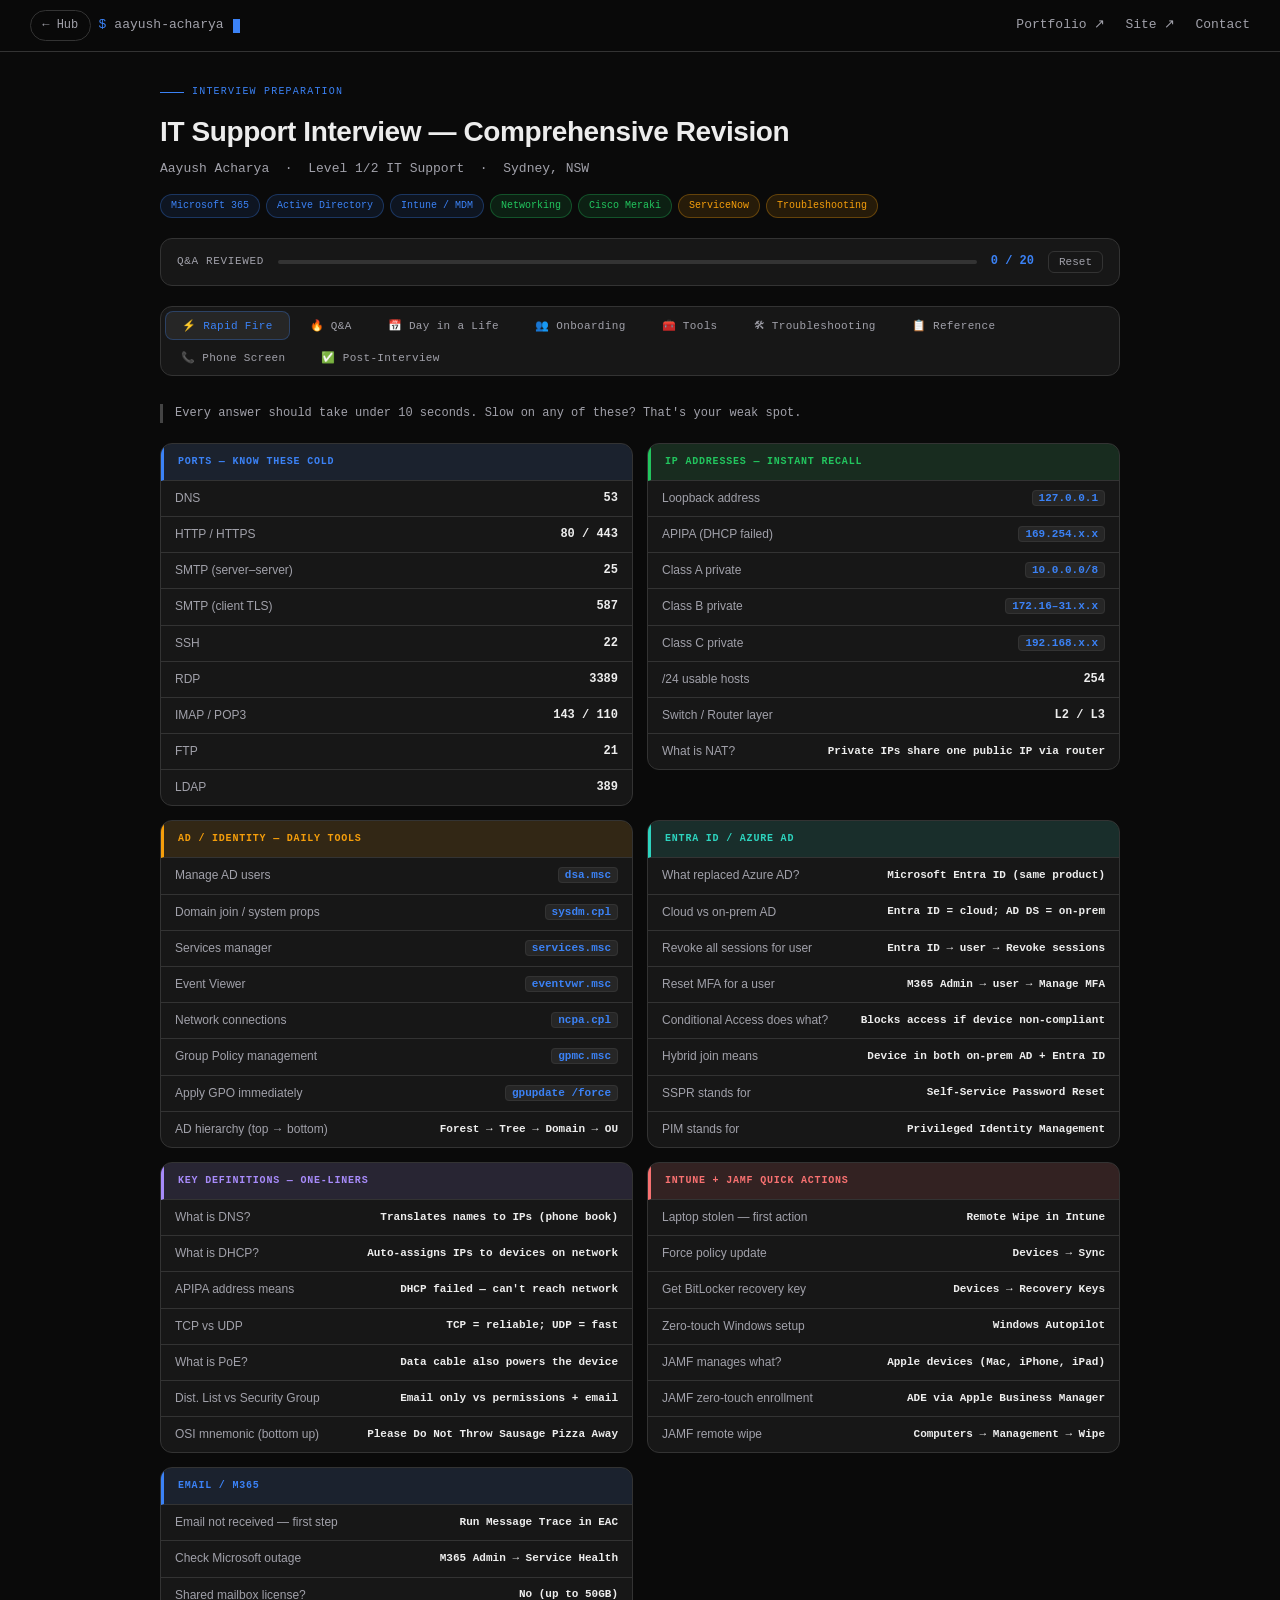
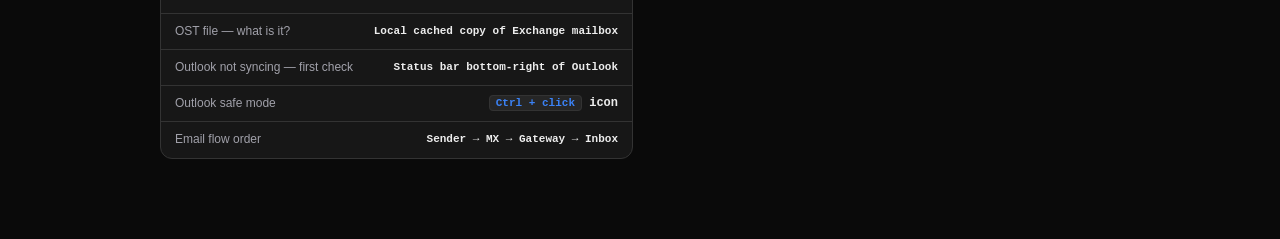
==== commit cb1679c9: "Add link to Aayush's website in the topbar" ====
--- a/index.html
+++ b/index.html
@@ -13,6 +13,7 @@
 <!-- TOPBAR -->
 <header class="topbar">
   <div class="topbar-brand">
+    <a href="https://aayush.com.au" style="font-size:0.8rem; color:var(--text-muted); text-decoration:none; border:1px solid var(--border); padding:0.3rem 0.75rem; border-radius:50px; transition:0.2s; white-space:nowrap;" onmouseover="this.style.borderColor='var(--accent)';this.style.color='var(--accent)'" onmouseout="this.style.borderColor='var(--border)';this.style.color='var(--text-muted)'">← Hub</a>
     <span class="prompt">$</span>
     <span>aayush-acharya</span>
     <span class="cursor"></span>
--- a/style.css
+++ b/style.css
@@ -0,0 +1,552 @@
+/* ─────────────────────────────────────────────
+   IT Interview Revision — stylesheet
+   Matches aayushacharya.com.au design system
+   ───────────────────────────────────────────── */
+
+/* --- 1. RESET & VARIABLES --- */
+:root {
+  --bg-main:    #0a0a0a;
+  --bg-card:    #171717;
+  --bg-hover:   #262626;
+  --text-main:  #ededed;
+  --text-muted: #a1a1aa;
+  --accent:     #3b82f6;
+  --accent-glow: rgba(59, 130, 246, 0.15);
+  --accent-dim:  rgba(59, 130, 246, 0.10);
+  --accent-border: rgba(59, 130, 246, 0.30);
+  --border:     #333333;
+  --border2:    #444444;
+
+  /* semantic colour aliases */
+  --green:      #22c55e;
+  --green-dim:  rgba(34, 197, 94, 0.12);
+  --green-border: rgba(34, 197, 94, 0.30);
+  --amber:      #f59e0b;
+  --amber-dim:  rgba(245, 158, 11, 0.12);
+  --amber-border: rgba(245, 158, 11, 0.30);
+  --purple:     #a78bfa;
+  --purple-dim: rgba(167, 139, 250, 0.12);
+  --purple-border: rgba(167, 139, 250, 0.30);
+  --teal:       #2dd4bf;
+  --teal-dim:   rgba(45, 212, 191, 0.12);
+  --teal-border: rgba(45, 212, 191, 0.30);
+  --red:        #f87171;
+  --red-dim:    rgba(248, 113, 113, 0.12);
+  --red-border: rgba(248, 113, 113, 0.30);
+
+  --mono:   'Courier New', monospace;
+  --sans:   'Inter', sans-serif;
+  --radius: 12px;
+  --shadow: 0 2px 8px rgba(0, 0, 0, 0.5);
+}
+
+*, *::before, *::after { box-sizing: border-box; margin: 0; padding: 0; }
+html  { font-size: 15px; scroll-behavior: smooth; }
+body  { font-family: var(--sans); background: var(--bg-main); color: var(--text-main);
+        line-height: 1.6; min-height: 100vh; -webkit-font-smoothing: antialiased; }
+a     { text-decoration: none; color: inherit; transition: color .2s; }
+a:hover { color: var(--accent); }
+
+
+/* --- 2. TOPBAR / NAVBAR --- */
+.topbar {
+  position: sticky; top: 0; z-index: 1000;
+  background: rgba(10, 10, 10, 0.88);
+  backdrop-filter: blur(12px);
+  border-bottom: 1px solid var(--border);
+  height: 52px;
+  display: flex; align-items: center; justify-content: space-between;
+  padding: 0 2rem;
+}
+
+.topbar-brand {
+  font-family: var(--mono); font-size: 13px; color: var(--text-muted);
+  display: flex; align-items: center; gap: 8px;
+}
+.topbar-brand .prompt { color: var(--accent); }
+
+.cursor {
+  display: inline-block; width: 7px; height: 14px;
+  background: var(--accent);
+  animation: blink 1.1s step-end infinite;
+  vertical-align: middle; margin-left: 1px;
+}
+@keyframes blink { 50% { opacity: 0; } }
+
+.topbar-nav { display: flex; gap: 20px; align-items: center; }
+.topbar-nav a {
+  font-size: 13px; color: var(--text-muted); font-family: var(--mono);
+  transition: color .15s;
+}
+.topbar-nav a:hover { color: var(--accent); }
+
+
+/* --- 3. PAGE LAYOUT --- */
+.page {
+  max-width: 1000px; margin: 0 auto;
+  padding: 32px 20px 80px;
+}
+
+
+/* --- 4. HEADER --- */
+.header { margin-bottom: 8px; }
+
+.header-eyebrow {
+  font-family: var(--mono); font-size: 10px; letter-spacing: .12em;
+  text-transform: uppercase; color: var(--accent);
+  margin-bottom: 10px; display: flex; align-items: center; gap: 8px;
+}
+.header-eyebrow::before {
+  content: ''; display: inline-block; width: 24px; height: 1px;
+  background: var(--accent);
+}
+
+.header h1 {
+  font-size: clamp(20px, 3vw, 28px); font-weight: 700;
+  color: var(--text-main); letter-spacing: -0.4px; margin-bottom: 4px;
+}
+.header p { color: var(--text-muted); font-size: 13px; font-family: var(--mono); }
+
+.badges { display: flex; gap: 6px; margin-top: 14px; flex-wrap: wrap; }
+.badge {
+  font-family: var(--mono); font-size: 10px; font-weight: 500;
+  padding: 3px 10px; border-radius: 50px; border: 1px solid var(--border);
+  background: var(--bg-card); color: var(--text-muted);
+}
+.badge-blue   { background: var(--accent-dim);   color: var(--accent);  border-color: var(--accent-border); }
+.badge-green  { background: var(--green-dim);     color: var(--green);   border-color: var(--green-border); }
+.badge-amber  { background: var(--amber-dim);     color: var(--amber);   border-color: var(--amber-border); }
+
+
+/* --- 5. PROGRESS BAR --- */
+.progress-wrap {
+  background: var(--bg-card); border: 1px solid var(--border);
+  border-radius: var(--radius); padding: 12px 16px;
+  margin: 20px 0; display: flex; align-items: center; gap: 14px;
+}
+.progress-label {
+  font-family: var(--mono); font-size: 11px; color: var(--text-muted);
+  white-space: nowrap; letter-spacing: .06em; text-transform: uppercase;
+}
+.progress-bar-bg {
+  flex: 1; background: var(--border); border-radius: 99px; height: 4px;
+}
+.progress-bar-fill {
+  height: 4px; border-radius: 99px; background: var(--accent);
+  transition: width 0.4s; box-shadow: 0 0 8px var(--accent-glow);
+}
+.progress-count {
+  font-family: var(--mono); font-size: 12px; font-weight: 700;
+  color: var(--accent); white-space: nowrap;
+}
+.reset-btn {
+  font-family: var(--mono); font-size: 11px; color: var(--text-muted);
+  background: none; border: 1px solid var(--border); border-radius: 6px;
+  padding: 4px 10px; cursor: pointer; transition: all .15s;
+}
+.reset-btn:hover { color: var(--red); border-color: var(--red-border); }
+
+
+/* --- 6. TABS --- */
+.tabs {
+  display: flex; gap: 4px; margin-bottom: 28px;
+  background: var(--bg-card); border: 1px solid var(--border);
+  padding: 4px; border-radius: var(--radius);
+  width: fit-content; flex-wrap: wrap;
+}
+.tab {
+  padding: 7px 16px; border-radius: 8px; border: none;
+  background: transparent; cursor: pointer;
+  font-family: var(--mono); font-size: 11px; font-weight: 500;
+  color: var(--text-muted); transition: all 0.15s; letter-spacing: .03em;
+}
+.tab.active {
+  background: var(--bg-hover); color: var(--accent);
+  border: 1px solid var(--accent-border);
+}
+.tab:hover:not(.active) { color: var(--text-main); background: var(--bg-hover); }
+
+.panel { display: none; }
+.panel.active { display: block; }
+
+
+/* --- 7. SECTION LABELS --- */
+.section-label-bar {
+  font-family: var(--mono); font-size: 10px; letter-spacing: .12em;
+  text-transform: uppercase; color: var(--text-muted);
+  margin: 24px 0 12px; display: flex; align-items: center; gap: 10px;
+}
+.section-label-bar:first-child { margin-top: 0; }
+.section-label-bar::after {
+  content: ''; flex: 1; height: 1px; background: var(--border);
+}
+
+.panel-intro {
+  color: var(--text-muted); font-size: 12px; font-family: var(--mono);
+  margin-bottom: 20px; line-height: 1.6;
+  border-left: 3px solid var(--border2); padding-left: 12px;
+}
+
+
+/* --- 8. RAPID FIRE CARDS --- */
+.rf-grid {
+  display: grid; grid-template-columns: 1fr 1fr; gap: 14px; align-items: start;
+}
+@media (max-width: 620px) { .rf-grid { grid-template-columns: 1fr; } }
+
+.rf-card {
+  background: var(--bg-card); border: 1px solid var(--border);
+  border-radius: var(--radius); overflow: hidden;
+  transition: transform .2s, border-color .2s;
+}
+.rf-card:hover { transform: translateY(-2px); border-color: var(--border2); }
+
+.rf-header {
+  padding: 10px 14px; font-family: var(--mono); font-size: 10px;
+  font-weight: 700; letter-spacing: .08em; text-transform: uppercase;
+  border-bottom: 1px solid var(--border);
+}
+.rf-header.blue   { color: var(--accent); border-left: 3px solid var(--accent); background: var(--accent-dim); }
+.rf-header.green  { color: var(--green);  border-left: 3px solid var(--green);  background: var(--green-dim); }
+.rf-header.amber  { color: var(--amber);  border-left: 3px solid var(--amber);  background: var(--amber-dim); }
+.rf-header.purple { color: var(--purple); border-left: 3px solid var(--purple); background: var(--purple-dim); }
+.rf-header.red    { color: var(--red);    border-left: 3px solid var(--red);    background: var(--red-dim); }
+.rf-header.teal   { color: var(--teal);   border-left: 3px solid var(--teal);   background: var(--teal-dim); }
+
+.rf-row {
+  display: flex; justify-content: space-between; align-items: center;
+  padding: 8px 14px; border-bottom: 1px solid var(--border); gap: 12px;
+}
+.rf-row:last-child { border-bottom: none; }
+.rf-q { color: var(--text-muted); font-size: 12px; flex: 1; }
+.rf-a {
+  font-family: var(--mono); font-weight: 600; font-size: 12px;
+  text-align: right; color: var(--text-main);
+}
+.rf-a code {
+  background: var(--bg-hover); border: 1px solid var(--border);
+  border-radius: 4px; padding: 1px 6px;
+  font-family: var(--mono); font-size: 11px; color: var(--accent);
+}
+
+
+/* --- 9. INTERVIEW Q&A --- */
+.qa-list { display: flex; flex-direction: column; gap: 10px; }
+
+.qa-item {
+  background: var(--bg-card); border: 1px solid var(--border);
+  border-radius: var(--radius); overflow: hidden; transition: border-color 0.2s;
+}
+.qa-item.reviewed { border-color: rgba(34,197,94,.4); }
+.qa-item.reviewed::before { content: ''; display: block; height: 2px; background: var(--green); }
+
+.qa-q {
+  padding: 14px 16px; cursor: pointer;
+  display: flex; justify-content: space-between; align-items: flex-start; gap: 12px;
+}
+.qa-q:hover { background: var(--bg-hover); }
+
+.qa-label { font-size: 10px; font-weight: 700; letter-spacing: .06em; text-transform: uppercase; margin-bottom: 4px; }
+.qa-text  { font-size: 14px; font-weight: 600; color: var(--text-main); }
+
+.qa-arrow {
+  font-family: var(--mono); font-size: 16px; color: var(--text-muted);
+  transition: transform 0.2s; flex-shrink: 0; margin-top: 2px;
+}
+.qa-item.open .qa-arrow { transform: rotate(90deg); color: var(--accent); }
+
+.qa-body { display: none; padding: 0 16px 16px; border-top: 1px solid var(--border); }
+.qa-item.open .qa-body { display: block; }
+
+.qa-answer {
+  background: var(--accent-dim); border-left: 3px solid var(--accent);
+  padding: 12px 14px; border-radius: 0 6px 6px 0;
+  margin: 12px 0 8px; font-size: 13px; line-height: 1.7; color: var(--text-main);
+}
+.qa-answer.amber { background: var(--amber-dim); border-left-color: var(--amber); }
+.qa-answer.green { background: var(--green-dim); border-left-color: var(--green); }
+
+.qa-body p  { margin-top: 8px; font-size: 13px; color: var(--text-muted); line-height: 1.6; }
+.qa-body strong { color: var(--text-main); font-weight: 600; }
+.qa-body ul { margin: 8px 0 0 16px; font-size: 13px; color: var(--text-muted); }
+.qa-body ul li { margin-bottom: 4px; }
+
+/* tags */
+.tag {
+  display: inline-block; font-family: var(--mono); font-size: 10px;
+  font-weight: 600; padding: 2px 8px; border-radius: 4px; border: 1px solid transparent;
+}
+.tag-common { background: var(--red-dim);    color: var(--red);    border-color: var(--red-border); }
+.tag-tech   { background: var(--accent-dim); color: var(--accent); border-color: var(--accent-border); }
+.tag-behav  { background: var(--amber-dim);  color: var(--amber);  border-color: var(--amber-border); }
+.tag-trap   { background: var(--purple-dim); color: var(--purple); border-color: var(--purple-border); }
+
+.mark-btn {
+  margin-top: 12px; font-family: var(--mono); font-size: 11px;
+  padding: 5px 12px; border-radius: 6px; border: 1px solid var(--border);
+  background: var(--bg-hover); cursor: pointer; color: var(--text-muted); transition: all .15s;
+}
+.mark-btn:hover { border-color: var(--green-border); color: var(--green); }
+.qa-item.reviewed .mark-btn {
+  background: var(--green-dim); border-color: var(--green-border); color: var(--green);
+}
+
+.short-tip {
+  background: var(--amber-dim); border-left: 3px solid var(--amber);
+  padding: 8px 12px; border-radius: 0 6px 6px 0;
+  margin-top: 8px; font-size: 12px; color: var(--amber);
+}
+
+
+/* --- 10. TROUBLESHOOTING --- */
+.ts-grid {
+  display: grid; grid-template-columns: 1fr 1fr; gap: 14px; align-items: start;
+}
+@media (max-width: 640px) { .ts-grid { grid-template-columns: 1fr; } }
+
+.ts-card {
+  background: var(--bg-card); border: 1px solid var(--border);
+  border-radius: var(--radius); overflow: hidden;
+}
+.ts-title {
+  padding: 12px 14px; font-weight: 600; font-size: 13px; color: var(--text-main);
+  border-bottom: 1px solid transparent; cursor: pointer;
+  display: flex; justify-content: space-between; align-items: center;
+  transition: background .15s;
+}
+.ts-title:hover { background: var(--bg-hover); }
+.ts-card.open .ts-title { border-bottom-color: var(--border); color: var(--accent); }
+.ts-card.open .ts-arrow { transform: rotate(90deg); color: var(--accent); }
+
+.ts-body { display: none; padding: 14px; }
+.ts-card.open .ts-body { display: block; }
+.ts-arrow { font-family: var(--mono); transition: transform 0.2s; color: var(--text-muted); }
+
+.step { display: flex; gap: 10px; margin-bottom: 8px; align-items: flex-start; }
+.step-num {
+  background: var(--accent-dim); color: var(--accent);
+  border: 1px solid var(--accent-border); border-radius: 50%;
+  width: 20px; height: 20px; display: flex; align-items: center; justify-content: center;
+  font-family: var(--mono); font-size: 10px; font-weight: 700; flex-shrink: 0; margin-top: 1px;
+}
+.step-text { font-size: 13px; line-height: 1.6; color: var(--text-muted); }
+.step-text strong { color: var(--text-main); }
+.step-text code {
+  background: var(--bg-hover); border: 1px solid var(--border2); border-radius: 4px;
+  padding: 0 5px; font-family: var(--mono); font-size: 11px; color: var(--accent);
+}
+
+.tip  { background: var(--green-dim); border-left: 3px solid var(--green);
+        padding: 8px 12px; border-radius: 0 6px 6px 0; margin-top: 10px; font-size: 12px; color: var(--green); }
+.warn { background: var(--amber-dim); border-left: 3px solid var(--amber);
+        padding: 8px 12px; border-radius: 0 6px 6px 0; margin-top: 10px; font-size: 12px; color: var(--amber); }
+
+
+/* --- 11. REFERENCE TABLES --- */
+.ref-section { margin-bottom: 24px; }
+.ref-title {
+  font-family: var(--mono); font-size: 10px; font-weight: 700;
+  letter-spacing: .1em; text-transform: uppercase; color: var(--text-muted); margin-bottom: 10px;
+}
+
+.ref-table {
+  width: 100%; border-collapse: collapse; background: var(--bg-card);
+  border-radius: var(--radius); overflow: hidden; border: 1px solid var(--border);
+}
+.ref-table th {
+  background: var(--bg-hover); padding: 9px 12px; text-align: left;
+  font-family: var(--mono); font-size: 10px; font-weight: 700;
+  letter-spacing: .06em; text-transform: uppercase;
+  color: var(--text-muted); border-bottom: 1px solid var(--border);
+}
+.ref-table td {
+  padding: 8px 12px; font-size: 13px; border-bottom: 1px solid var(--border);
+  color: var(--text-muted);
+}
+.ref-table tr:last-child td { border-bottom: none; }
+.ref-table tr:hover td { background: var(--bg-hover); }
+.ref-table td:first-child { font-family: var(--mono); font-size: 11px; color: var(--accent); }
+
+.cmd-table   td:first-child { color: var(--purple); }
+.port-table  td:first-child { font-weight: 700; color: var(--amber); }
+.sla-table   td:first-child { font-family: var(--sans); font-size: 13px; }
+.plain-table td:first-child { font-family: var(--sans); color: var(--text-main); font-size: 13px; }
+
+.p1 { color: var(--red)    !important; font-weight: 700; }
+.p2 { color: var(--amber)  !important; font-weight: 600; }
+.p3 { color: var(--accent) !important; font-weight: 600; }
+.p4 { color: var(--green)  !important; }
+
+
+/* --- 12. TIMELINE (Day in a Life) --- */
+.timeline { position: relative; padding: 4px 0; }
+.timeline-event { display: flex; gap: 16px; margin-bottom: 14px; align-items: flex-start; }
+
+.timeline-left {
+  display: flex; flex-direction: column; align-items: flex-end;
+  min-width: 80px; padding-top: 12px;
+}
+.timeline-time {
+  font-family: var(--mono); font-weight: 700; color: var(--accent);
+  font-size: 11px; white-space: nowrap;
+}
+
+.timeline-content {
+  background: var(--bg-card); border: 1px solid var(--border);
+  border-left: 3px solid var(--border2);
+  border-radius: 0 var(--radius) var(--radius) 0;
+  padding: 12px 14px; flex: 1; transition: border-left-color .2s;
+}
+.timeline-content:hover { border-left-color: var(--accent); }
+.timeline-content strong {
+  font-size: 13px; font-weight: 700; color: var(--text-main);
+  display: block; margin-bottom: 4px;
+}
+.timeline-content p { font-size: 13px; color: var(--text-muted); line-height: 1.6; }
+
+
+/* --- 13. ONBOARDING / OFFBOARDING --- */
+.ob-section-title {
+  font-family: var(--mono); font-size: 11px; font-weight: 700;
+  letter-spacing: .08em; text-transform: uppercase; color: var(--text-main);
+  margin: 24px 0 12px; display: flex; align-items: center; gap: 8px;
+}
+.ob-section-title:first-child { margin-top: 0; }
+
+.checklist-wrap {
+  background: var(--bg-card); border: 1px solid var(--border);
+  border-radius: var(--radius); overflow: hidden;
+}
+.checklist-phase { border-bottom: 1px solid var(--border); }
+.checklist-phase:last-child { border-bottom: none; }
+.checklist-phase-title {
+  padding: 10px 14px; background: var(--bg-hover);
+  font-family: var(--mono); font-weight: 600; font-size: 11px;
+  color: var(--text-muted); border-bottom: 1px solid var(--border); letter-spacing: .04em;
+}
+.checklist-items  { padding: 12px 14px; }
+.checklist-item   { display: flex; gap: 10px; margin-bottom: 8px; font-size: 13px; align-items: flex-start; }
+.checklist-item:last-child { margin-bottom: 0; }
+.check-icon { color: var(--green); font-weight: 700; flex-shrink: 0; line-height: 1.6; font-family: var(--mono); }
+.check-text { color: var(--text-muted); line-height: 1.6; }
+.check-text strong { color: var(--text-main); }
+
+
+/* --- 14. TOOLS --- */
+.tool-section-title {
+  font-family: var(--mono); font-size: 10px; font-weight: 700;
+  text-transform: uppercase; letter-spacing: .1em; color: var(--text-muted);
+  margin: 28px 0 12px; display: flex; align-items: center; gap: 10px;
+}
+.tool-section-title::after { content: ''; flex: 1; height: 1px; background: var(--border); }
+.tool-section-title:first-child { margin-top: 0; }
+
+.tool-grid { display: grid; grid-template-columns: 1fr 1fr; gap: 14px; align-items: start; }
+@media (max-width: 640px) { .tool-grid { grid-template-columns: 1fr; } }
+
+.tool-card {
+  background: var(--bg-card); border: 1px solid var(--border);
+  border-radius: var(--radius); padding: 16px;
+  transition: border-color .2s, transform .15s;
+}
+.tool-card:hover { border-color: var(--border2); transform: translateY(-2px); }
+
+.tool-category {
+  font-family: var(--mono); font-size: 9px; font-weight: 700;
+  letter-spacing: .1em; text-transform: uppercase; color: var(--text-muted); margin-bottom: 4px;
+}
+.tool-name { font-weight: 700; font-size: 14px; color: var(--text-main); margin-bottom: 6px; }
+.tool-desc {
+  font-size: 12px; color: var(--text-muted); margin-bottom: 10px; line-height: 1.55;
+  border-bottom: 1px solid var(--border); padding-bottom: 10px;
+}
+.tool-uses { font-size: 12px; }
+.tool-uses strong {
+  color: var(--accent); font-family: var(--mono); font-size: 10px; font-weight: 700;
+  letter-spacing: .06em; text-transform: uppercase; display: block; margin-bottom: 6px;
+}
+.tool-uses ul { margin-left: 16px; }
+.tool-uses ul li { color: var(--text-muted); margin-bottom: 4px; line-height: 1.5; }
+.tool-uses ul li code {
+  font-family: var(--mono); font-size: 10px; color: var(--accent);
+  background: var(--bg-hover); border: 1px solid var(--border);
+  border-radius: 3px; padding: 0 4px;
+}
+
+
+/* --- 15. PHONE SCREEN & POST-INTERVIEW helpers --- */
+.two-col {
+  display: grid; grid-template-columns: 1fr 1fr; gap: 14px; margin-bottom: 24px;
+}
+@media (max-width: 640px) { .two-col { grid-template-columns: 1fr; } }
+
+.info-card {
+  background: var(--bg-card); border: 1px solid var(--border);
+  border-radius: var(--radius); padding: 16px;
+}
+.info-card-accent-left  { border-left: 3px solid var(--amber); }
+.info-card-accent-green { border-left: 3px solid var(--green); }
+.info-card-accent-blue  { border-left: 3px solid var(--accent); }
+.info-card-accent-amber { border-left: 3px solid var(--amber); }
+.info-card-eyebrow {
+  font-family: var(--mono); font-size: 10px; text-transform: uppercase;
+  letter-spacing: .08em; margin-bottom: 10px;
+}
+.info-card-eyebrow.blue   { color: var(--accent); }
+.info-card-eyebrow.amber  { color: var(--amber); }
+.info-card-eyebrow.green  { color: var(--green); }
+.info-card-eyebrow.purple { color: var(--purple); }
+
+.info-card ul { font-size: 13px; color: var(--text-muted); margin-left: 16px; line-height: 1.8; }
+
+.prose-card {
+  background: var(--bg-card); border: 1px solid var(--border);
+  border-radius: var(--radius); padding: 16px 20px;
+  font-size: 13px; color: var(--text-muted); line-height: 1.8; margin-bottom: 24px;
+}
+.prose-card p { margin-bottom: 8px; }
+.prose-card p:last-child { margin-bottom: 0; }
+.prose-card em { color: var(--text-main); font-style: normal; }
+
+.offer-template {
+  background: var(--bg-card); border: 1px solid var(--border);
+  border-radius: var(--radius); overflow: hidden; margin-bottom: 24px;
+}
+.offer-template-header {
+  background: var(--bg-hover); border-bottom: 1px solid var(--border);
+  padding: 10px 16px; font-family: var(--mono); font-size: 10px;
+  color: var(--text-muted); text-transform: uppercase; letter-spacing: .08em;
+}
+.offer-template-subject {
+  font-family: var(--mono); font-size: 13px; color: var(--text-muted);
+  padding: 12px 18px 0; margin-bottom: 8px;
+}
+.offer-template-body {
+  font-size: 13px; color: var(--text-muted); line-height: 1.9;
+  border-left: 3px solid var(--green-border); padding: 0 14px 16px 14px; margin: 0 18px 0;
+}
+.offer-template-footer {
+  border-top: 1px solid var(--border); padding: 10px 16px;
+  font-size: 12px; color: var(--amber); font-family: var(--mono);
+}
+
+/* step-num variant for warnings */
+.step-num.warn-num {
+  background: var(--red-dim); color: var(--red); border-color: var(--red-border);
+}
+
+
+/* --- 16. SCROLLBAR --- */
+::-webkit-scrollbar { width: 6px; }
+::-webkit-scrollbar-track { background: var(--bg-main); }
+::-webkit-scrollbar-thumb { background: var(--border2); border-radius: 3px; }
+
+
+/* --- 17. RESPONSIVE --- */
+@media (max-width: 600px) {
+  .topbar { padding: 0 1rem; }
+  .topbar-nav { gap: 12px; }
+  .page { padding: 20px 14px 60px; }
+  .tabs { gap: 2px; }
+  .tab { padding: 6px 10px; font-size: 10px; }
+}
